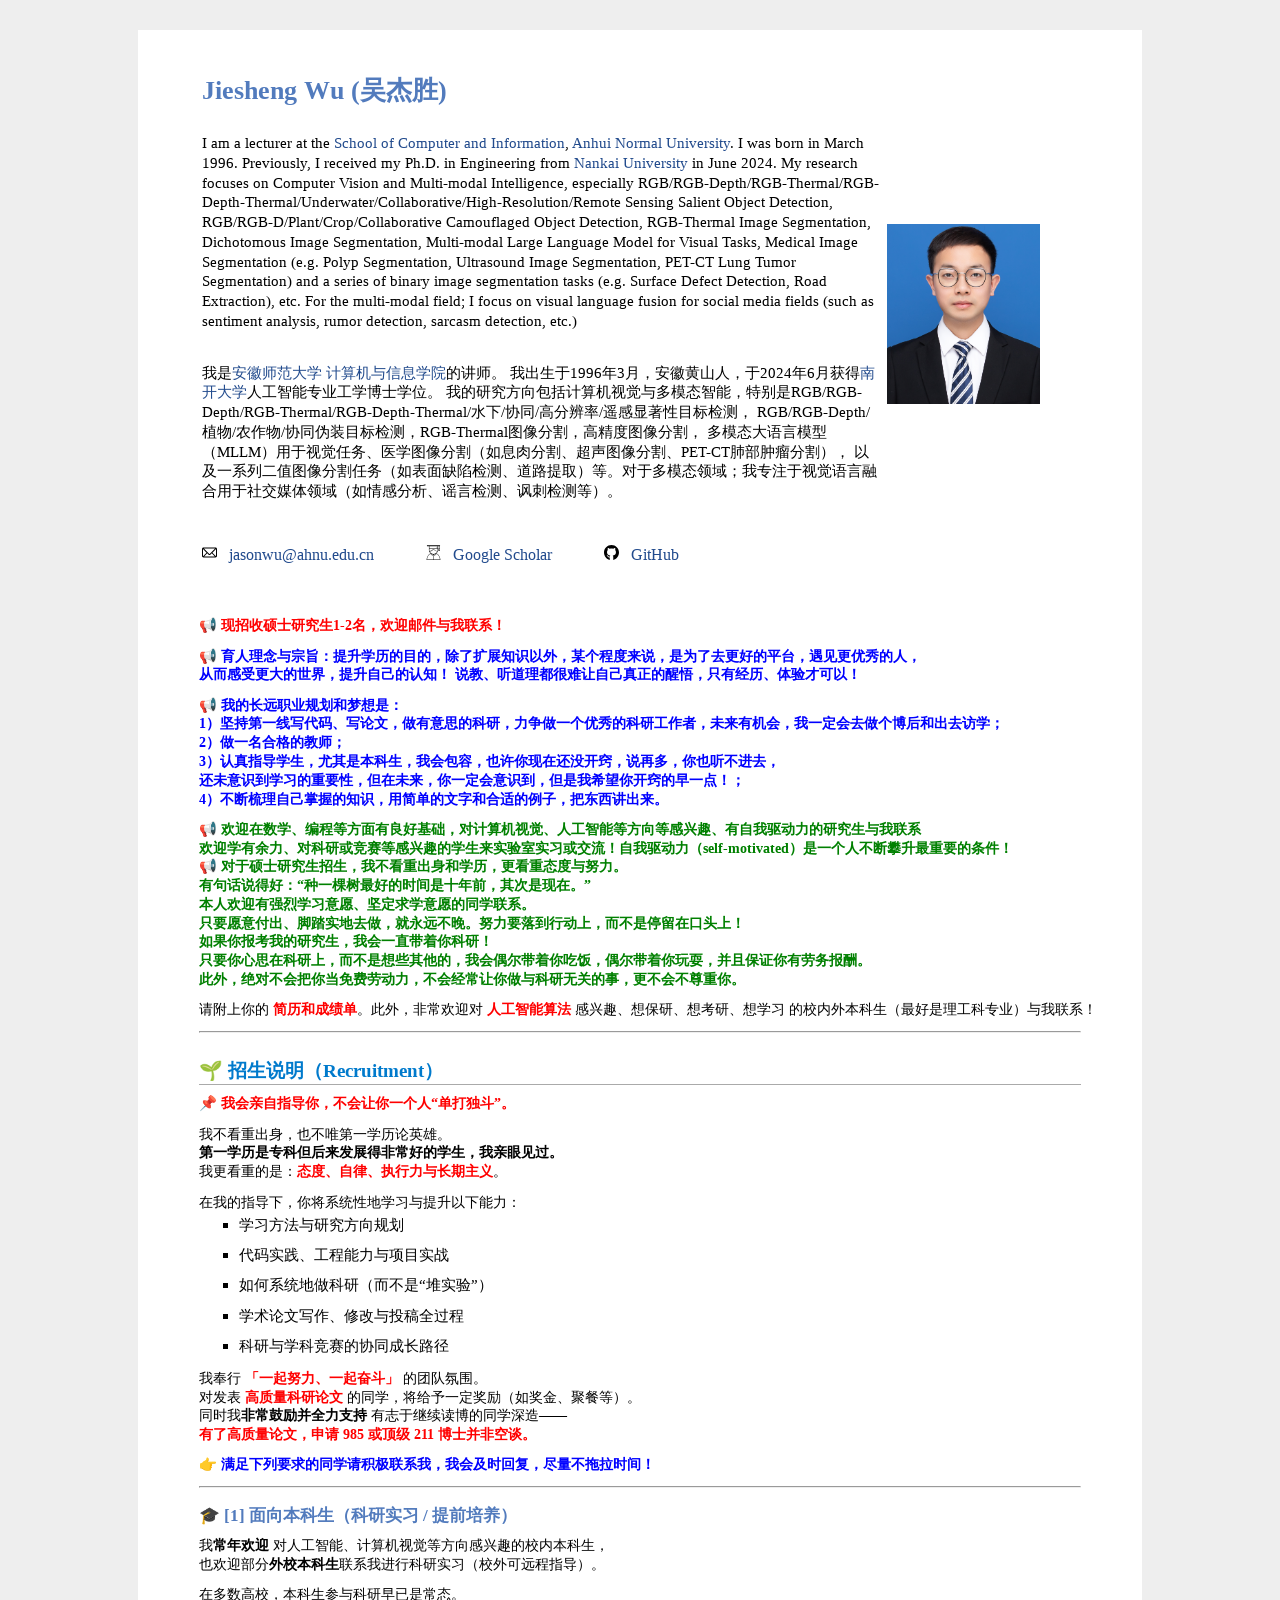
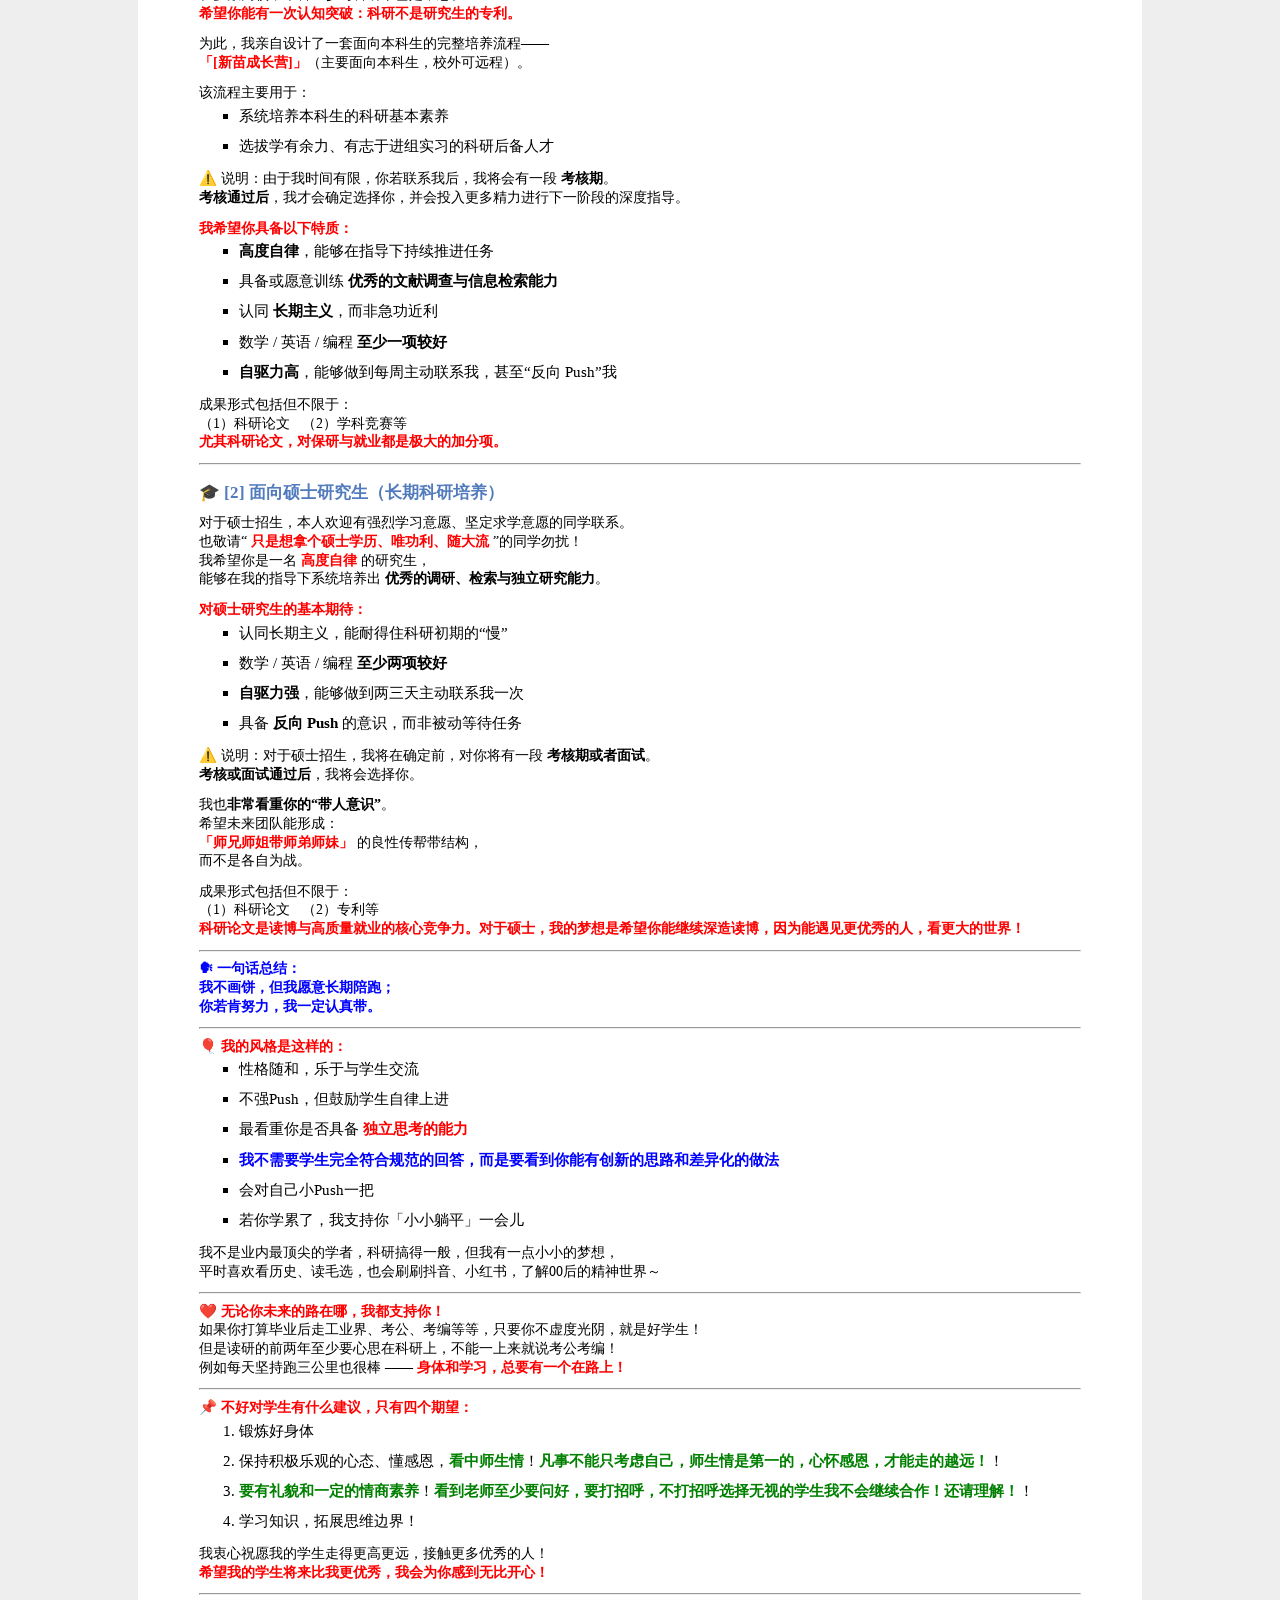
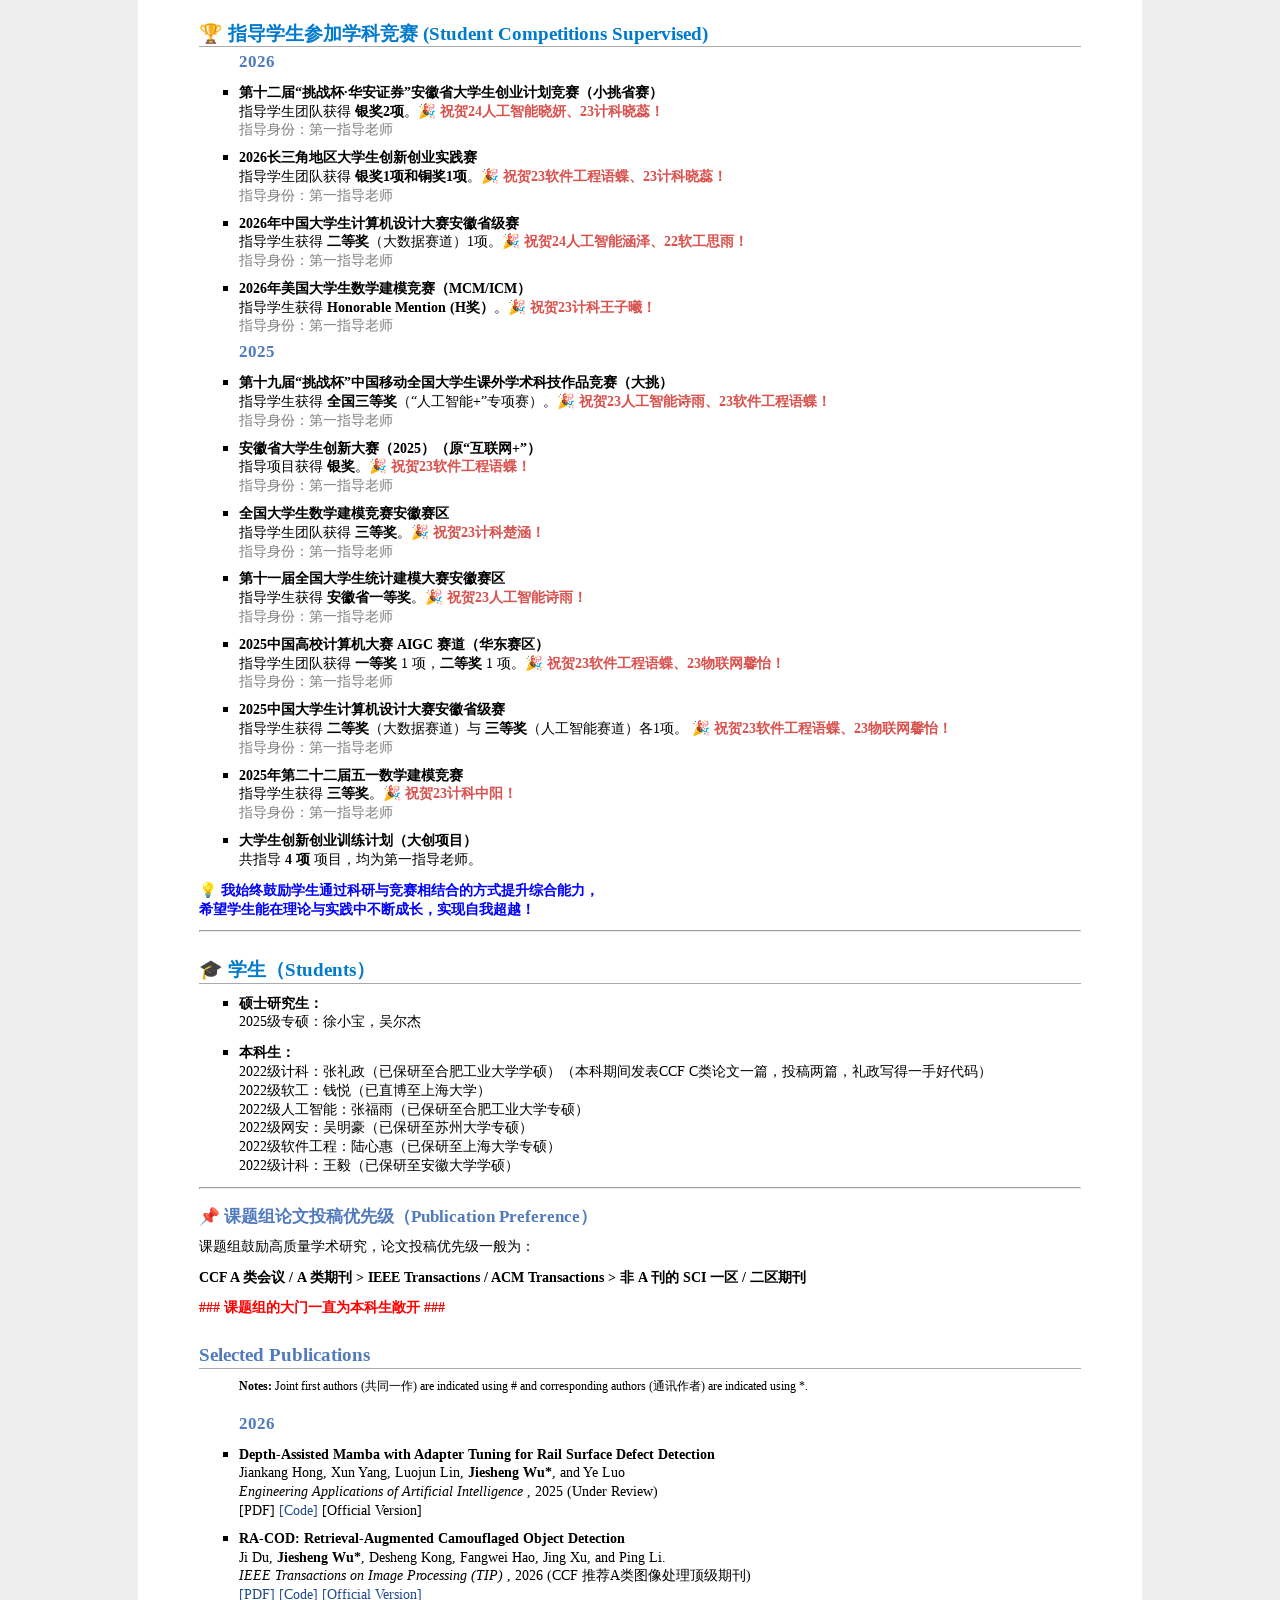
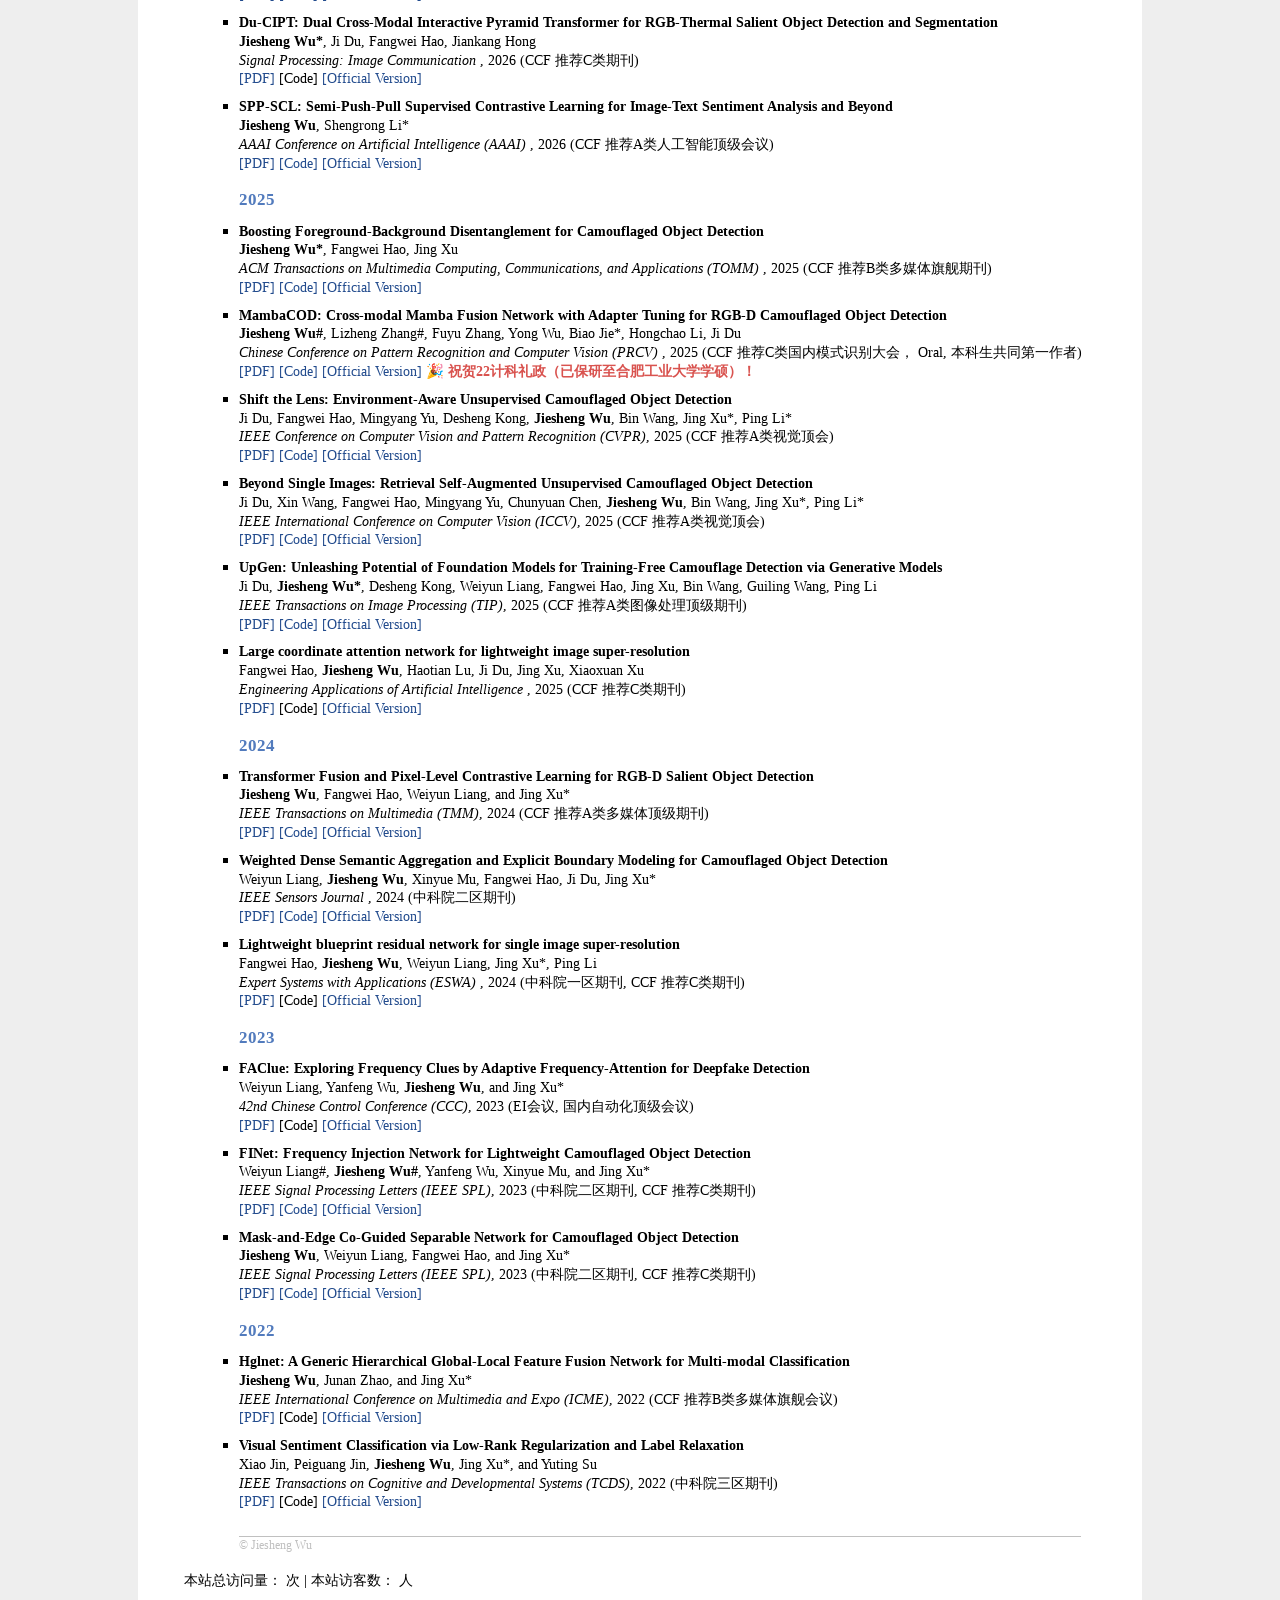
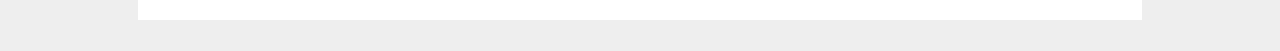
==== index.html @ 12ac4b5f "Update index.html" ====
<html>
  <head>
    <meta http-equiv="Content-Type" content="text/html; charset=UTF-8">
    <meta name="description" content="Jiesheng Wu&#39;s home page">
    <link rel="shortcut icon" href="./images/logo-ahnu.jpeg">
    <link rel="stylesheet" href="./assets/jemdoc.css" type="text/css">
    <script>
      (function(i,s,o,g,r,a,m){i['GoogleAnalyticsObject']=r;i[r]=i[r]||function(){
        (i[r].q=i[r].q||[]).push(arguments)},i[r].l=1*new Date();a=s.createElement(o),
        m=s.getElementsByTagName(o)[0];a.async=1;a.src=g;m.parentNode.insertBefore(a,m)
      })(window,document,'script','https://www.google-analytics.com/analytics.js','ga');
      ga('create', 'UA-88572407-1', 'auto');
      ga('send', 'pageview');
    </script>
    <meta name="google-site-verification" content="F0Q0t5oLq1pGwXGMf_38oA2MxW_zfiMRsQTYD4_GJoQ"/>
    <title>Jiesheng Wu</title>
  </head>

  <body>
    <div id="layout-content" style="margin-top:1.5em">
      <table>
        <tbody>
          <tr>
            <td width="78%">
              <div id="toptitle">
                <h1>Jiesheng Wu (吴杰胜)&nbsp;</h1>
              </div>
              <p>
		I am a lecturer at the <a href="https://ci.ahnu.edu.cn/">School of Computer and Information</a>, <a href="https://www.ahnu.edu.cn/">Anhui Normal University</a>.
I was born in March 1996. Previously, I received my Ph.D. in Engineering from <a href="https://www.nankai.edu.cn/">Nankai University</a> in June 2024. My research focuses on Computer Vision and Multi-modal Intelligence,
especially RGB/RGB-Depth/RGB-Thermal/RGB-Depth-Thermal/Underwater/Collaborative/High-Resolution/Remote Sensing Salient Object Detection,
RGB/RGB-D/Plant/Crop/Collaborative Camouflaged Object Detection, RGB-Thermal Image Segmentation,
Dichotomous Image Segmentation, Multi-modal Large Language Model for Visual Tasks,
Medical Image Segmentation (e.g. Polyp Segmentation, Ultrasound Image Segmentation, PET-CT Lung Tumor Segmentation)
and a series of binary image segmentation tasks (e.g. Surface Defect Detection, Road Extraction), etc. 
For the multi-modal field; I focus on visual language fusion for social media fields (such as sentiment analysis, rumor detection, sarcasm detection, etc.)
             <br><br>
<div style="color: black;">
</div>
</p>
<p>
  我是<a href="https://www.ahnu.edu.cn/">安徽师范大学</a> <a href="https://ci.ahnu.edu.cn/">计算机与信息学院</a>的讲师。
  我出生于1996年3月，安徽黄山人，于2024年6月获得<a href="https://www.nankai.edu.cn/">南开大学</a>人工智能专业工学博士学位。
  我的研究方向包括计算机视觉与多模态智能，特别是RGB/RGB-Depth/RGB-Thermal/RGB-Depth-Thermal/水下/协同/高分辨率/遥感显著性目标检测，
  RGB/RGB-Depth/植物/农作物/协同伪装目标检测，RGB-Thermal图像分割，高精度图像分割，
  多模态大语言模型（MLLM）用于视觉任务、医学图像分割（如息肉分割、超声图像分割、PET-CT肺部肿瘤分割），
  以及一系列二值图像分割任务（如表面缺陷检测、道路提取）等。对于多模态领域；我专注于视觉语言融合用于社交媒体领域（如情感分析、谣言检测、讽刺检测等）。
 <br><br>
<div style="color: black;">
</div>
</p>
<h3 style="padding-top:0em"></h3>
              <object id="object" data="assets/envelope.svg" width="15" height="15" type="image/svg+xml"></object> &nbsp;
              <a href="mailto:jasonwu@ahnu.edu.cn">jasonwu@ahnu.edu.cn</a>
              &nbsp; &nbsp; &nbsp; &nbsp; &nbsp; &nbsp;
              <object id="object" data="assets/scholar.svg" width="15" height="15" type="image/svg+xml"></object> &nbsp;
              <a href="https://scholar.google.com/citations?user=fDgrxRcAAAAJ&hl=zh-CN" target="_blank">Google Scholar</a>
              &nbsp; &nbsp; &nbsp; &nbsp; &nbsp; &nbsp;
              <object id="object" data="assets/github.svg" width="15" height="15" type="image/svg+xml"></object> &nbsp;
              <a href="https://github.com/TomorrowJW?tab=repositories" target="_blank">GitHub</a>
            </td>
            <td>
              <img src="./images/e305219373368ee1bf241e4a2390468.jpg" border="0" width="80%" style="max-height:180px; object-fit: cover;">
            </td>
          </tr>
        </tbody>
      </table>
	  
<p><br><br> <!-- 两行空白 --></p>

<p><strong style="color: red;">📢 现招收硕士研究生1-2名，欢迎邮件与我联系！</strong></p>
<!--(已基本确认名额，不用再联系了，不过可以交流学习，或者本科生联系！)-->
<p><strong style="color: blue;">📢 育人理念与宗旨：提升学历的目的，除了扩展知识以外，某个程度来说，是为了去更好的平台，遇见更优秀的人，<br>从而感受更大的世界，提升自己的认知！
说教、听道理都很难让自己真正的醒悟，只有经历、体验才可以！</strong></p>
<p><strong style="color: blue;">📢 我的长远职业规划和梦想是：<br>
	1）坚持第一线写代码、写论文，做有意思的科研，力争做一个优秀的科研工作者，未来有机会，我一定会去做个博后和出去访学；<br>
	2）做一名合格的教师；<br>
	3）认真指导学生，尤其是本科生，我会包容，也许你现在还没开窍，说再多，你也听不进去，<br>还未意识到学习的重要性，但在未来，你一定会意识到，但是我希望你开窍的早一点！；<br>
	4）不断梳理自己掌握的知识，用简单的文字和合适的例子，把东西讲出来。</strong></p>
<p><strong style="color: green;">
📢 欢迎在数学、编程等方面有良好基础，对计算机视觉、人工智能等方向等感兴趣、有自我驱动力的研究生与我联系<br>
    欢迎学有余力、对科研或竞赛等感兴趣的学生来实验室实习或交流！自我驱动力（self-motivated）是一个人不断攀升最重要的条件！<br>
📢 对于硕士研究生招生，我不看重出身和学历，更看重态度与努力。<br>
有句话说得好：“种一棵树最好的时间是十年前，其次是现在。”<br>
本人欢迎有强烈学习意愿、坚定求学意愿的同学联系。<br>
只要愿意付出、脚踏实地去做，就永远不晚。努力要落到行动上，而不是停留在口头上！<br>
如果你报考我的研究生，我会一直带着你科研！<br>
只要你心思在科研上，而不是想些其他的，我会偶尔带着你吃饭，偶尔带着你玩耍，并且保证你有劳务报酬。<br>
此外，绝对不会把你当免费劳动力，不会经常让你做与科研无关的事，更不会不尊重你。
</strong></p>

<p>请附上你的 <strong style="color: red;">简历和成绩单</strong>。此外，非常欢迎对 <strong style="color: red;">人工智能算法</strong> 感兴趣、想保研、想考研、想学习 的校内外本科生（最好是理工科专业）与我联系！</p>
<!-- <hr>

<p><strong style="color: red;">🌟 本科生也能做科研！</strong><br>
做科研从来不是研究生的专利，本科生同样可以参与科研。<br>
如果你在本科阶段就能发表 <strong style="color: red;">高质量学术论文</strong>，完全有机会 <strong style="color: red;">直接申请海外名校的硕士或博士就读</strong>。</p>

<hr>

<p><strong style="color: red;">👨‍🏫 我会亲自指导你，不会让你一个人单独搞，我也会努力：</strong></p>
<ul>
  <li>学习方法与方向</li>
  <li>代码实践与项目</li>
  <li>如何做科研</li>
  <li>学术论文写作与投稿</li>
  <li>学科竞赛等活动</li>
</ul>

<p>我奉行「<strong style="color: red;">一起努力、一起奋斗</strong>」的团队氛围，<br>
对 <strong style="color: red;">发表高质量科研论文</strong> 的同学，将给予一定奖励（如奖金、聚餐等）。<br>
同时非常鼓励与支持继续想读博的同学深造读博！（有了高质量论文可以申请985或者顶级211院校读博！）</p>

<hr> -->
<hr>

<h2 style="color:#007acc;">🌱 招生说明（Recruitment）</h2>

<p><strong style="color:red;">📌 我会亲自指导你，不会让你一个人“单打独斗”。</strong></p>

<p>
我不看重出身，也不唯第一学历论英雄。<br>
<strong>第一学历是专科但后来发展得非常好的学生，我亲眼见过。</strong><br>
我更看重的是：<strong style="color:red;">态度、自律、执行力与长期主义</strong>。
</p>

<p>在我的指导下，你将系统性地学习与提升以下能力：</p>

<ul>
  <li>学习方法与研究方向规划</li>
  <li>代码实践、工程能力与项目实战</li>
  <li>如何系统地做科研（而不是“堆实验”）</li>
  <li>学术论文写作、修改与投稿全过程</li>
  <li>科研与学科竞赛的协同成长路径</li>
</ul>

<p>
我奉行 <strong style="color:red;">「一起努力、一起奋斗」</strong> 的团队氛围。<br>
对发表 <strong style="color:red;">高质量科研论文</strong> 的同学，将给予一定奖励（如奖金、聚餐等）。<br>
同时我<strong>非常鼓励并全力支持</strong> 有志于继续读博的同学深造——<br>
<strong style="color:red;">有了高质量论文，申请 985 或顶级 211 博士并非空谈。</strong>
</p>

<p style="color:blue; font-weight:bold;">
👉 满足下列要求的同学请积极联系我，我会及时回复，尽量不拖拉时间！
</p>

<hr>

<h3>🎓 [1] 面向本科生（科研实习 / 提前培养）</h3>

<p>
我<strong>常年欢迎</strong> 对人工智能、计算机视觉等方向感兴趣的校内本科生，<br>
也欢迎部分<strong>外校本科生</strong>联系我进行科研实习（校外可远程指导）。
</p>

<p>
在多数高校，本科生参与科研早已是常态。<br>
<strong style="color:red;">希望你能有一次认知突破：科研不是研究生的专利。</strong>
</p>

<p>
为此，我亲自设计了一套面向本科生的完整培养流程——<br>
<strong style="color:red;">「[新苗成长营]」</strong>（主要面向本科生，校外可远程）。
</p>

<!--<a href="https://my.feishu.cn/wiki/KKv8wlKt6ivke7kA4k9cmJDZnud?from=from_copylink"></a>-->
		
<p>该流程主要用于：</p>

<ul>
  <li>系统培养本科生的科研基本素养</li>
  <li>选拔学有余力、有志于进组实习的科研后备人才</li>
</ul>

<p>
⚠️ 说明：由于我时间有限，你若联系我后，我将会有一段 <strong>考核期</strong>。<br>
<strong>考核通过后</strong>，我才会确定选择你，并会投入更多精力进行下一阶段的深度指导。
</p>

<p><strong style="color:red;">我希望你具备以下特质：</strong></p>

<ul>
  <li><strong>高度自律</strong>，能够在指导下持续推进任务</li>
  <li>具备或愿意训练 <strong>优秀的文献调查与信息检索能力</strong></li>
  <li>认同 <strong>长期主义</strong>，而非急功近利</li>
  <li>数学 / 英语 / 编程 <strong>至少一项较好</strong></li>
  <li><strong>自驱力高</strong>，能够做到每周主动联系我，甚至“反向 Push”我</li>
</ul>

<p>
成果形式包括但不限于：<br>
（1）科研论文 &nbsp;&nbsp;（2）学科竞赛等<br>
<strong style="color:red;">尤其科研论文，对保研与就业都是极大的加分项。</strong>
</p>

<hr>

<h3>🎓 [2] 面向硕士研究生（长期科研培养）</h3>

<p>
对于硕士招生，本人欢迎有强烈学习意愿、坚定求学意愿的同学联系。<br>
也敬请“ <strong style="color:red;">只是想拿个硕士学历、唯功利、随大流</strong> ”的同学勿扰！<br>
我希望你是一名 <strong style="color:red;">高度自律</strong> 的研究生，<br>
能够在我的指导下系统培养出 <strong>优秀的调研、检索与独立研究能力</strong>。
</p>

<p><strong style="color:red;">对硕士研究生的基本期待：</strong></p>

<ul>
  <li>认同长期主义，能耐得住科研初期的“慢”</li>
  <li>数学 / 英语 / 编程 <strong>至少两项较好</strong></li>
  <li><strong>自驱力强</strong>，能够做到两三天主动联系我一次</li>
  <li>具备 <strong>反向 Push</strong> 的意识，而非被动等待任务</li>
</ul>

<p>
⚠️ 说明：对于硕士招生，我将在确定前，对你将有一段 <strong>考核期或者面试</strong>。<br>
<strong>考核或面试通过后</strong>，我将会选择你。
</p>

<p>
我也<strong>非常看重你的“带人意识”</strong>。<br>
希望未来团队能形成：<br>
<strong style="color:red;">「师兄师姐带师弟师妹」</strong> 的良性传帮带结构，<br>
而不是各自为战。
</p>

<p>
成果形式包括但不限于：<br>
（1）科研论文 &nbsp;&nbsp;（2）专利等<br>
<strong style="color:red;">科研论文是读博与高质量就业的核心竞争力。对于硕士，我的梦想是希望你能继续深造读博，因为能遇见更优秀的人，看更大的世界！</strong>
</p>

<hr>

<p style="color:blue; font-weight:bold;">
🗣 一句话总结：<br>
<strong>我不画饼，但我愿意长期陪跑；<br>
你若肯努力，我一定认真带。</strong>
</p>

<hr>

<!-- <p style="color:blue; font-weight:bold;">
  🗣 一句话总结：<strong>不画饼！师生组队整大活，C位论文一起飞！</strong>
</p>

<hr> -->

<p><strong style="color: red;">🎈 我的风格是这样的：</strong></p>
<ul>
  <li>性格随和，乐于与学生交流</li>
  <li>不强Push，但鼓励学生自律上进</li>
  <li>最看重你是否具备 <strong style="color: red;">独立思考的能力</strong></li>
  <li><strong style="color: blue;">我不需要学生完全符合规范的回答，而是要看到你能有创新的思路和差异化的做法</strong></li>
  <li>会对自己小Push一把</li>
  <li>若你学累了，我支持你「小小躺平」一会儿</li>
</ul>

<p>我不是业内最顶尖的学者，科研搞得一般，但我有一点小小的梦想，<br>
平时喜欢看历史、读毛选，也会刷刷抖音、小红书，了解00后的精神世界～</p>

<hr>

<p><strong style="color: red;">❤️ 无论你未来的路在哪，我都支持你！</strong><br>
如果你打算毕业后走工业界、考公、考编等等，只要你不虚度光阴，就是好学生！<br>
但是读研的前两年至少要心思在科研上，不能一上来就说考公考编！<br>
例如每天坚持跑三公里也很棒 —— <strong style="color: red;">身体和学习，总要有一个在路上！</strong></p>

<hr>

<p><strong style="color: red;">📌 不好对学生有什么建议，只有四个期望：</strong></p>
<ol>
  <li>锻炼好身体</li>
  <li>保持积极乐观的心态、懂感恩，<span style="color:green; font-weight:bold;">看中师生情</span>！<span style="color:green; font-weight:bold;">凡事不能只考虑自己，师生情是第一的，心怀感恩，才能走的越远！</span>！</li>
  <li><span style="color:green; font-weight:bold;">要有礼貌和一定的情商素养</span>！<span style="color:green; font-weight:bold;">看到老师至少要问好，要打招呼，不打招呼选择无视的学生我不会继续合作！还请理解！</span>！</li>
	<li>学习知识，拓展思维边界！</li>
</ol>

<p>我衷心祝愿我的学生走得更高更远，接触更多优秀的人！<br>
<strong style="color: red;">希望我的学生将来比我更优秀，我会为你感到无比开心！</strong></p>

		<hr>

<h2 style="color:#007acc;">🏆 指导学生参加学科竞赛 (Student Competitions Supervised)</h2>

<ul>
  <h3>2026</h3>
	<li>
    <p>
      <b>第十二届“挑战杯·华安证券”安徽省大学生创业计划竞赛（小挑省赛）</b><br>
      指导学生团队获得 <strong>银奖2项</strong>。<span style="color:#d9534f; font-weight:bold;">🎉 祝贺24人工智能晓妍、23计科晓蕊！</span><br>
      <span style="color:gray;">指导身份：第一指导老师</span>
    </p>
  </li>
	
	<li>
    <p>
      <b>2026长三角地区大学生创新创业实践赛</b><br>
      指导学生团队获得 <strong>银奖1项和铜奖1项</strong>。<span style="color:#d9534f; font-weight:bold;">🎉 祝贺23软件工程语蝶、23计科晓蕊！</span><br>
      <span style="color:gray;">指导身份：第一指导老师</span>
    </p>
  </li>
	
	<li>
    <p>
      <b>2026年中国大学生计算机设计大赛安徽省级赛</b><br>
      指导学生获得 <strong>二等奖</strong>（大数据赛道）1项</strong>。<span style="color:#d9534f; font-weight:bold;">🎉 祝贺24人工智能涵泽、22软工思雨！</span><br>
      <span style="color:gray;">指导身份：第一指导老师</span>
    </p>
  </li>
		
	<li>
    <p>
      <b>2026年美国大学生数学建模竞赛（MCM/ICM）</b><br>
      指导学生获得 <strong>Honorable Mention (H奖）</strong>。<span style="color:#d9534f; font-weight:bold;">🎉 祝贺23计科王子曦！</span><br>
      <span style="color:gray;">指导身份：第一指导老师</span>
    </p>
  </li>
</ul>
		
<ul>
  <h3>2025</h3>

	<li>
    <p>
      <b>第十九届“挑战杯”中国移动全国大学生课外学术科技作品竞赛（大挑）</b><br>
      指导学生获得 <strong>全国三等奖</strong>（“人工智能+”专项赛）。<span style="color:#d9534f; font-weight:bold;">🎉 祝贺23人工智能诗雨、23软件工程语蝶！</span><br>
      <span style="color:gray;">指导身份：第一指导老师</span>
    </p>
  </li>

	  <li>
    <p>
      <b>安徽省大学生创新大赛（2025）（原“互联网+”）</b><br>
      指导项目获得 <strong>银奖</strong>。<span style="color:#d9534f; font-weight:bold;">🎉 祝贺23软件工程语蝶！</span><br>
      <span style="color:gray;">指导身份：第一指导老师</span>
    </p>
  </li>

   <li>
    <p>
      <b>全国大学生数学建模竞赛安徽赛区</b><br>
      指导学生团队获得 <strong>三等奖</strong>。<span style="color:#d9534f; font-weight:bold;">🎉 祝贺23计科楚涵！</span><br>
      <span style="color:gray;">指导身份：第一指导老师</span>
    </p>
  </li>
	
	  <li>
    <p>
      <b>第十一届全国大学生统计建模大赛安徽赛区</b><br>
      指导学生获得 <strong>安徽省一等奖</strong>。<span style="color:#d9534f; font-weight:bold;">🎉 祝贺23人工智能诗雨！</span><br>
      <span style="color:gray;">指导身份：第一指导老师</span>
    </p>
  </li>

	  <li>
    <p>
      <b>2025中国高校计算机大赛 AIGC 赛道（华东赛区）</b><br>
      指导学生团队获得 <strong>一等奖</strong> 1 项，<strong>二等奖</strong> 1 项。<span style="color:#d9534f; font-weight:bold;">🎉 祝贺23软件工程语蝶、23物联网馨怡！</span><br>
      <span style="color:gray;">指导身份：第一指导老师</span>
    </p>
  </li>
	
  <li>
    <p>
      <b> 2025中国大学生计算机设计大赛安徽省级赛</b><br>
      指导学生获得 <strong>二等奖</strong>（大数据赛道）与 <strong>三等奖</strong>（人工智能赛道）各1项。	  <span style="color:#d9534f; font-weight:bold;">🎉 祝贺23软件工程语蝶、23物联网馨怡！</span><br>
      <span style="color:gray;">指导身份：第一指导老师</span>
    </p>
  </li>

  <li>
    <p>
      <b>2025年第二十二届五一数学建模竞赛</b><br>
      指导学生获得 <strong>三等奖</strong>。<span style="color:#d9534f; font-weight:bold;">🎉 祝贺23计科中阳！</span><br>
      <span style="color:gray;">指导身份：第一指导老师</span>
    </p>
  </li>

  <li>
    <p>
      <b>大学生创新创业训练计划（大创项目）</b><br>
      共指导 <strong>4 项</strong> 项目，均为第一指导老师。
    </p>
  </li>
</ul>

<p style="color:blue; font-weight:bold;">
  💡 我始终鼓励学生通过科研与竞赛相结合的方式提升综合能力，<br>
  希望学生能在理论与实践中不断成长，实现自我超越！
</p>

<hr>
<h2 style="color:#007acc;">🎓 学生（Students）</h2>

<ul>
  <li>
    <p>
      <strong>硕士研究生：<br></strong>
      2025级专硕：徐小宝，吴尔杰
    </p>
  </li>
</ul>

<ul>
  <li>
    <p>
      <strong>本科生：<br></strong>
      2022级计科：张礼政（已保研至合肥工业大学学硕）（本科期间发表CCF C类论文一篇，投稿两篇，礼政写得一手好代码）<br>
	  2022级软工：钱悦（已直博至上海大学）<br> 
	  2022级人工智能：张福雨（已保研至合肥工业大学专硕）<br>
	  2022级网安：吴明豪（已保研至苏州大学专硕）<br>
	  2022级软件工程：陆心惠（已保研至上海大学专硕）<br>
	  2022级计科：王毅（已保研至安徽大学学硕）<br>
    </p>
  </li>
</ul>

		<hr>

<h3>📌 课题组论文投稿优先级（Publication Preference）</h3>

<p>
课题组鼓励高质量学术研究，论文投稿优先级一般为：
</p>

<p>
<strong>
CCF A 类会议 / A 类期刊 
&gt; IEEE Transactions / ACM Transactions 
&gt; 非 A 刊的 SCI 一区 / 二区期刊
</strong>
</p>

<p style="color:red; font-weight:bold;">
### 课题组的大门一直为本科生敞开 ###
</p>
		
      <!-- Selected Publications -->
      <h2>Selected Publications</h2>

      <ul>
        <div style="font-size: 0.8em">
          <strong>Notes:</strong> Joint first authors (共同一作) are indicated using # and corresponding authors (通讯作者) are indicated using *.
        </div>

        <h3> 2026 </h3>
		<li>
          <p>
            <b>Depth-Assisted Mamba with Adapter Tuning for Rail Surface Defect Detection</b><br>
            Jiankang Hong, Xun Yang, Luojun Lin, <strong>Jiesheng Wu*</strong>, and Ye Luo<br>
            <i> Engineering Applications of Artificial Intelligence </i>, 2025 (Under Review)<br>
        [PDF]
        <a href="https://github.com/hjklearn/MambaRSDD/tree/main">[Code]</a>
	    [Official Version]
          </p>
        </li>
		  
		<li>
          <p>
            <b>RA-COD: Retrieval-Augmented Camouflaged Object Detection</b><br>
            Ji Du, <strong>Jiesheng Wu*</strong>, Desheng Kong, Fangwei Hao, Jing Xu, and Ping Li.<br>
            <i> IEEE Transactions on Image Processing (TIP) </i>, 2026 (CCF 推荐A类图像处理顶级期刊)<br>
            <a href="https://Tomorrowjw.github.io//papers/[TIP2026]RA-COD_Retrieval-Augmented_Camouflaged_Object_Detection.pdf">[PDF]</a>
            <a href="https://github.com/xiaohainku/RA-COD">[Code]</a>
	    <a href="https://ieeexplore.ieee.org/document/11520593">[Official Version]</a>
          </p>
		</li>
		  
		<li>
          <p>
            <b>Du-CIPT: Dual Cross-Modal Interactive Pyramid Transformer for RGB-Thermal Salient Object Detection and Segmentation</b><br>
            <strong>Jiesheng Wu*</strong>, Ji Du, Fangwei Hao, Jiankang Hong<br>
            <i> Signal Processing: Image Communication </i>, 2026 (CCF 推荐C类期刊)<br>
            <a href="https://Tomorrowjw.github.io//papers/[IMAGE2026]Du-CIPT Dual Cross-Modal Interactive Pyramid Transformer for RGB-Thermal salient object detection and segmentation.pdf">[PDF]</a>
            [Code]
	    	<a href="https://www.sciencedirect.com/science/article/pii/S0923596526000743?via%3Dihub">[Official Version]</a>
          </p>
        </li>
		  
		<li>
          <p>
            <b>SPP-SCL: Semi-Push-Pull Supervised Contrastive Learning for Image-Text Sentiment Analysis and Beyond</b><br>
            <strong>Jiesheng Wu</strong>, Shengrong Li*<br>
            <i> AAAI Conference on Artificial Intelligence (AAAI) </i>, 2026 (CCF 推荐A类人工智能顶级会议)<br>
            <a href="https://Tomorrowjw.github.io//papers/[AAAI2026_检索版]SPP-SCL Semi-Push-Pull Supervised Contrastive Learning for Image-Text Sentiment Analysis and Beyond.pdf">[PDF]</a>
            <a href="https://github.com/TomorrowJW/SPP-SCL">[Code]</a>
	    <a href="https://ojs.aaai.org/index.php/AAAI/article/view/37200">[Official Version]</a>
          </p>
        </li>

		<h3> 2025 </h3>
		  	<li>
          <p>
            <b>Boosting Foreground-Background Disentanglement for Camouflaged Object Detection</b><br>
            <strong>Jiesheng Wu*</strong>, Fangwei Hao, Jing Xu<br>
            <i> ACM Transactions on Multimedia Computing, Communications, and Applications (TOMM) </i>, 2025 (CCF 推荐B类多媒体旗舰期刊)<br>
            <a href="https://Tomorrowjw.github.io//papers/[TOMM2025]Boosting Foreground-Background Disentanglement for Camouflaged Object Detection.pdf">[PDF]</a>
            <a href="https://github.com/TomorrowJW/FBD-Net-COD">[Code]</a>
	    <a href="https://dl.acm.org/doi/10.1145/3768584">[Official Version]</a>
         
          </p>
        </li>
		 <li>
          <p>
            <b>MambaCOD: Cross-modal Mamba Fusion Network with Adapter Tuning for RGB-D Camouflaged Object Detection</b><br>
            <strong>Jiesheng Wu#</strong>, Lizheng Zhang#, Fuyu Zhang, Yong Wu, Biao Jie*, Hongchao Li, Ji Du<br>
            <i> Chinese Conference on Pattern Recognition and Computer Vision (PRCV) </i>, 2025 (CCF 推荐C类国内模式识别大会， Oral, 本科生共同第一作者)<br>
            <a href="https://Tomorrowjw.github.io//papers/[PRCV2025]MambaCOD Cross-modal Mamba Fusion Network with Adapter Tuning for RGB-D Camouflaged Object Detection.pdf">[PDF]</a>
            <a href="https://github.com/TomorrowJW/MambaCOD">[Code]</a>
	    <a href="https://link.springer.com/chapter/10.1007/978-981-95-5755-4_36">[Official Version]</a>
			<span style="color:#d9534f; font-weight:bold;">🎉 祝贺22计科礼政（已保研至合肥工业大学学硕）！</span>
          </p>
        </li>
		  
		<li>
          <p>
            <b>Shift the Lens: Environment-Aware Unsupervised Camouflaged Object Detection</b><br>
            Ji Du, Fangwei Hao, Mingyang Yu, Desheng Kong, <strong>Jiesheng Wu</strong>, Bin Wang, Jing Xu*, Ping Li*<br>
            <i>IEEE Conference on Computer Vision and Pattern Recognition (CVPR)</i>, 2025 (CCF 推荐A类视觉顶会)<br>
           <a href="https://Tomorrowjw.github.io//papers/[CVPR2025]Du_Shift_the_Lens_Environment-Aware_Unsupervised_Camouflaged_Object_Detection_CVPR_2025_paper.pdf">[PDF]</a>
           <a href="https://github.com/xiaohainku/EASE">[Code]</a>
           <a href="https://openaccess.thecvf.com/content/CVPR2025/papers/Du_Shift_the_Lens_Environment-Aware_Unsupervised_Camouflaged_Object_Detection_CVPR_2025_paper.pdf">[Official Version]</a>
          </p>
	</li>
		  
		<li>
          <p>
            <b>Beyond Single Images: Retrieval Self-Augmented Unsupervised Camouflaged Object Detection</b><br>
            Ji Du, Xin Wang, Fangwei Hao, Mingyang Yu, Chunyuan Chen, <strong>Jiesheng Wu</strong>, Bin Wang, Jing Xu*, Ping Li*<br>
            <i>IEEE International Conference on Computer Vision (ICCV)</i>, 2025 (CCF 推荐A类视觉顶会)<br>
            <a href="https://Tomorrowjw.github.io//papers/[ICCV2025]Beyond Single Images Retrieval Self-Augmented Unsupervised Camouflaged Object Detection.pdf">[PDF]</a>
            <a href="https://github.com/xiaohainku/RISE">[Code]</a>
            <a href="https://openaccess.thecvf.com/content/ICCV2025/papers/Du_Beyond_Single_Images_Retrieval_Self-Augmented_Unsupervised_Camouflaged_Object_Detection_ICCV_2025_paper.pdf">[Official Version]</a>
          </p>
	</li>
	<li>
          <p>
            <b>UpGen: Unleashing Potential of Foundation Models for Training-Free Camouflage Detection via Generative Models</b><br>
            Ji Du, <strong>Jiesheng Wu*</strong>, Desheng Kong, Weiyun Liang, Fangwei Hao, Jing Xu, Bin Wang, Guiling Wang, Ping Li<br>
            <i>IEEE Transactions on Image Processing (TIP)</i>, 2025 (CCF 推荐A类图像处理顶级期刊)<br>
            <a href="https://Tomorrowjw.github.io//papers/[TIP2025]UpGen_Unleashing_Potential_of_Foundation_Models_for_Training-Free_Camouflage_Detection_via_Generative_Models.pdf">[PDF]</a>
            <a href="https://github.com/xiaohainku/UpGen">[Code]</a>
            <a href="https://ieeexplore.ieee.org/document/11131534">[Official Version]</a>
          </p>
	</li>
	        <li>
          <p>
            <b>Large coordinate attention network for lightweight image super-resolution</b><br>
            Fangwei Hao, <strong>Jiesheng Wu</strong>, Haotian Lu, Ji Du, Jing Xu, Xiaoxuan Xu<br>
            <i> Engineering Applications of Artificial Intelligence </i>, 2025 (CCF 推荐C类期刊)<br>
            <a href="https://Tomorrowjw.github.io//papers/[EAAI2025]Large coordinate attention network for lightweight image super-resolution.pdf">[PDF]</a>
            [Code]
            <a href="https://www.sciencedirect.com/science/article/abs/pii/S0952197625026260">[Official Version]</a>
          </p>
        </li>

        <h3> 2024 </h3>
        <li>
          <p>
            <b>Transformer Fusion and Pixel-Level Contrastive Learning for RGB-D Salient Object Detection</b><br>
            <strong>Jiesheng Wu</strong>, Fangwei Hao, Weiyun Liang, and Jing Xu*<br>
            <i>IEEE Transactions on Multimedia (TMM)</i>, 2024 (CCF 推荐A类多媒体顶级期刊)<br>
            <a href="https://Tomorrowjw.github.io//papers/[TMM2024]Transformer_Fusion_and_Pixel-Level_Contrastive_Learning_for_RGB-D_Salient_Object_Detection.pdf">[PDF]</a>
            <a href="https://github.com/TomorrowJW/TPCL_RGBDSOD">[Code]</a>
            <a href="https://ieeexplore.ieee.org/document/10122979">[Official Version]</a>
          </p>
        </li>
        <li>
          <p>
            <b>Weighted Dense Semantic Aggregation and Explicit Boundary Modeling for Camouflaged Object Detection</b><br>
            Weiyun Liang, <strong>Jiesheng Wu</strong>, Xinyue Mu, Fangwei Hao, Ji Du, Jing Xu*<br>
            <i> IEEE Sensors Journal </i>, 2024 (中科院二区期刊)<br>
            <a href="https://Tomorrowjw.github.io//papers/[SJ2024]Weighted_Dense_Semantic_Aggregation_and_Explicit_Boundary_Modeling_for_Camouflaged_Object_Detection.pdf">[PDF]</a>
            <a href="https://github.com/crrcoo/SAE-Net">[Code]</a>
			<a href="https://ieeexplore.ieee.org/document/10537109">[Official Version]</a>
          </p>
        </li>
		<li>
          <p>
            <b>Lightweight blueprint residual network for single image super-resolution</b><br>
            Fangwei Hao, <strong>Jiesheng Wu</strong>, Weiyun Liang, Jing Xu*, Ping Li<br>
            <i> Expert Systems with Applications (ESWA) </i>, 2024 (中科院一区期刊, CCF 推荐C类期刊)<br>
            <a href="https://Tomorrowjw.github.io//papers/[ESWA2024]Lightweight_blueprint_residual_network_for_single_image_super-resolution.pdf">[PDF]</a>
            [Code]
			<a href="https://www.sciencedirect.com/science/article/pii/S0957417424008200">[Official Version]</a>
          </p>
        </li>

		
        <h3> 2023 </h3>
		<li>
          <p>
            <b>FAClue: Exploring Frequency Clues by Adaptive Frequency-Attention for Deepfake Detection</b><br>
            Weiyun Liang, Yanfeng Wu, <strong>Jiesheng Wu</strong>, and Jing Xu*<br>
            <i>42nd Chinese Control Conference (CCC)</i>, 2023 (EI会议, 国内自动化顶级会议)<br>
            <a href="https://Tomorrowjw.github.io//papers/[CCC2023]FAClue_Exploring_Frequency_Clues_by_Adaptive_Frequency-Attention_for_Deepfake_Detection.pdf">[PDF]</a>
            [Code]
            <a href="https://ieeexplore.ieee.org/document/10240940">[Official Version]</a>
          </p>
        </li>
        <li>
          <p>
            <b>FINet: Frequency Injection Network for Lightweight Camouflaged Object Detection</b><br>
            Weiyun Liang#, <strong>Jiesheng Wu#</strong>, Yanfeng Wu, Xinyue Mu, and Jing Xu*<br>
            <i>IEEE Signal Processing Letters (IEEE SPL)</i>, 2023 (中科院二区期刊, CCF 推荐C类期刊)<br>
            <a href="https://Tomorrowjw.github.io//papers/[SPL2023]FINet_Frequency_Injection_Network_for_Lightweight_Camouflaged_Object_Detection.pdf">[PDF]</a>
            <a href="https://github.com/crrcoo/FINet">[Code]</a>
            <a href="https://ieeexplore.ieee.org/document/10409558">[Official Version]</a>
          </p>
        </li>
		<li>
          <p>
            <b>Mask-and-Edge Co-Guided Separable Network for Camouflaged Object Detection</b><br>
            <strong>Jiesheng Wu</strong>, Weiyun Liang, Fangwei Hao, and Jing Xu*<br>
            <i>IEEE Signal Processing Letters (IEEE SPL)</i>, 2023  (中科院二区期刊, CCF 推荐C类期刊)<br>
            <a href="https://Tomorrowjw.github.io//papers/[SPL2023]Mask-and-Edge_Co-Guided_Separable_Network_for_Camouflaged_Object_Detection.pdf">[PDF]</a>
            <a href="https://github.com/TomorrowJW/MECS-Net-COD">[Code]</a>
            <a href="https://ieeexplore.ieee.org/document/10163250">[Official Version]</a>
          </p>
        </li>

        <h3> 2022 </h3>
        <li>
          <p>
            <b>Hglnet: A Generic Hierarchical Global-Local Feature Fusion Network for Multi-modal Classification</b><br>
            <strong>Jiesheng Wu</strong>, Junan Zhao, and Jing Xu*<br>
            <i>IEEE International Conference on Multimedia and Expo (ICME)</i>, 2022 (CCF 推荐B类多媒体旗舰会议)<br>
            <a href="https://Tomorrowjw.github.io//papers/[ICME2022]HGLNET_A_Generic_Hierarchical_Global-Local_Feature_Fusion_Network_for_Multi-Modal_Classification.pdf">[PDF]</a>
            [Code]
            <a href="https://ieeexplore.ieee.org/document/9859834">[Official Version]</a>
          </p>
        </li>
		<li>
          <p>
            <b>Visual Sentiment Classification via Low-Rank Regularization and Label Relaxation</b><br>
            Xiao Jin, Peiguang Jin, <strong>Jiesheng Wu</strong>, Jing Xu*, and Yuting Su<br>
            <i>IEEE Transactions on Cognitive and Developmental Systems (TCDS)</i>, 2022 (中科院三区期刊)<br>
            <a href="https://Tomorrowjw.github.io//papers/[TCDS2022]Visual_Sentiment_Classification_via_Low-Rank_Regularization_and_Label_Relaxation.pdf">[PDF]</a>
            [Code]
            <a href="https://ieeexplore.ieee.org/document/9658319">[Official Version]</a>
          </p>
        </li>

      <div id="footer">
        <div id="footer-text">© Jiesheng Wu</div>
      </div>
	
    </div>
  </body>
</html>
<!-- 不蒜子统计 -->
<span id="busuanzi_container_site_pv" style="font-size:14px;">
  本站总访问量：<span id="busuanzi_value_site_pv"></span> 次
</span> |
<span id="busuanzi_container_site_uv" style="font-size:14px;">
  本站访客数：<span id="busuanzi_value_site_uv"></span> 人
</span>

<!-- 引入不蒜子统计脚本 -->
<script async src="https://busuanzi.ibruce.info/busuanzi/2.3/busuanzi.pure.mini.js"></script>
---- assets/jemdoc.css ----
/* Default css file for jemdoc. */

@font-face {
  font-family: 'Custom Liberation Serif';
  font-style: normal;
  font-weight: 400;
  src: url('./LiberationSerif-Regular.ttf') format('truetype');
  font-display: swap;
}
@font-face {
  font-family: 'Custom Liberation Serif';
  font-style: normal;
  font-weight: 700;
  src: url('./LiberationSerif-Bold.ttf') format('truetype');
  font-display: swap;
}
@font-face {
  font-family: 'Custom Liberation Serif';
  font-style: italic;
  font-weight: 400;
  src: url('./LiberationSerif-Italic.ttf') format('truetype');
  font-display: swap;
}
@font-face {
  font-family: 'Custom Liberation Serif';
  font-style: italic;
  font-weight: 700;
  src: url('./LiberationSerif-BoldItalic.ttf') format('truetype');
  font-display: swap;
}

table#tlayout {
  border: none;
  border-collapse: separate;
  background: white;
}

html {
  background-color: #eeeeee;
}

body {
  font-family: 'Custom Liberation Serif', 'Liberation Serif';
  color: #000;
  background-color: #ffffff;
  text-align: left; /* for IE */
  margin-top: 2em;
  margin-bottom: 2em;
  margin-left: auto;
  margin-right: auto;
  padding-left: 3em;
  padding-right: 3em;
  padding-top: 0.5em;
  padding-bottom: 2em;
  max-width: 60em;
  font-size: 0.95em;
  -webkit-text-size-adjust: none;
}

#layout-menu {
  background: #f6f6f6;
  border: 1px solid #dddddd;
  padding-top: 0.5em;
  padding-left: 0.5em;
  padding-right: 0.5em;
  font-size: 0.95em;
  width: auto;
  white-space: nowrap;
  text-align: left;
  vertical-align: top;
}

#layout-menu td {
  background: #f4f4f4;
  vertical-align: top;
}

#layout-content {
  padding-top: 0.0em;
  padding-left: 1.0em;
  padding-right: 1.0em;
  border: none;
  background: white;
  text-align: left;
  vertical-align: top;
}

#layout-menu a {
  line-height: 1.5em;
  margin-left: 0.5em;
}

tt {
  background: #ffffdd;
}

pre, tt {
  font-size: 90%;
  font-family: monaco, monospace;
}

a, a > tt {
  color: #224b8d;
  text-decoration: none;
}

a:hover {
  border-bottom: 1px gray dotted;
}

#layout-menu a.current:link, #layout-menu a.current:visited {
  color: #022b6d;
  border-bottom: 1px gray solid;
}
#layout-menu a:link, #layout-menu a:visited, #layout-menu a:hover {
  color: #527bbd;
  text-decoration: none;
}
#layout-menu a:hover {
  text-decoration: none;
}

div.menu-category {
  border-bottom: 1px solid gray;
  margin-top: 0.8em;
  padding-top: 0.2em;
  padding-bottom: 0.1em;
  font-weight: bold;
}

div.menu-item {
  padding-left: 1em;
  text-indent: -1em;
}

div#toptitle {
  padding-bottom: 0.2em;
  margin-bottom: 1.5em;
  /*border-bottom: 3px double gray;*/
}

/* Reduce space if we begin the page with a title. */
div#toptitle + h2, div#toptitle + h3 {
  margin-top: 0em;
}

div#subtitle {
  margin-top: 0.0em;
  margin-bottom: 0.0em;
  padding-top: 0em;
  padding-bottom: 0.1em;
}

em {
  font-style: italic;
}

strong {
  font-weight: bold;
}

h1, h2, h3 {
  color: #527bbd;
  margin-top: 0.7em;
  margin-bottom: 0.5em;
  padding-bottom: 0.2em;
  line-height: 1.0;
  padding-top: 0.5em;
  border-bottom: 1px solid #aaaaaa;
}

h1 {
  font-size: 165%;
  padding-bottom: 0.3em;
}

h2 {
  padding-top: 0.8em;
  font-size: 125%;
}

h2 + h3 {
  padding-top: 0.2em;
}

h3 {
  font-size: 110%;
  border-bottom: none;
}

p {
  margin-top: 0.0em;
  margin-bottom: 0.8em;
  padding: 0;
  line-height: 1.3;
  font-size: 95%;
  -webkit-text-size-adjust: none;
}

pre {
  padding: 0;
  margin: 0;
}

div {
  white-space: nowrap;
}

div#footer {
  font-size: 80%;
  border-top: 1px solid #c0c0c0;
  padding-top: 0.1em;
  margin-top: 2.0em;
  color: #c0c0c0;
}

div#footer a {
  color: #80a0b0;
}

div#footer-text {
  /*float: left;*/
  padding-bottom: 0.5em;
}

ul, ol, dl {
  margin-top: 0.2em;
  padding-top: 0;
  margin-bottom: 0.8em;
}

dt {
  margin-top: 0.5em;
  margin-bottom: 0;
}

dl {
  margin-left: 1.25em;
}

dd {
  color: #222222;
}

dd > *:first-child {
  margin-top: 0;
}

ul {
  list-style-position: outside;
  list-style-type: square;
}

p + ul, p + ol {
  margin-top: -0.5em;
}

li {
  margin-top:0.6em;
}

ol {
  list-style-position: outside;
  list-style-type: decimal;
}

li p, dd p {
  margin-bottom: 0.3em;
}

ol ol {
  list-style-type: lower-alpha;
}

ol ol ol {
  list-style-type: lower-roman;
}

p + div.codeblock {
  margin-top: -0.6em;
}

div.codeblock, div.infoblock {
  margin-right: 0%;
  margin-top: 1.2em;
  margin-bottom: 1.3em;
}

div.blocktitle {
  font-weight: bold;
  color: #cd7b62;
  margin-top: 1.2em;
  margin-bottom: 0.1em;
}

div.blockcontent {
  border: 1px solid silver;
  padding: 0.3em 0.5em;
}

div.infoblock > div.blockcontent {
  background: #ffffee;
}

div.blockcontent p + ul, div.blockcontent p + ol {
  margin-top: 0.4em;
}

div.infoblock p {
  margin-bottom: 0em;
}

div.infoblock li p, div.infoblock dd p {
  margin-bottom: 0.5em;
}

div.infoblock p + p {
  margin-top: 0.8em;
}

div.codeblock > div.blockcontent {
  background: #f6f6f6;
}

span.pycommand {
  color: #000070;
}

span.statement {
  color: #008800;
}
span.builtin {
  color: #000088;
}
span.special {
  color: #990000;
}
span.operator {
  color: #880000;
}
span.error {
  color: #aa0000;
}
span.comment, span.comment > *, span.string, span.string > * {
  color: #606060;
}

@media print {
  #layout-menu { display: none; }
}

#fwtitle {
  margin: 2px;
}

#fwtitle #toptitle {
  padding-left: 0.5em;
  margin-bottom: 0.5em;
}

#layout-content h1:first-child, #layout-content h2:first-child, #layout-content h3:first-child {
  margin-top: -0.7em;
}

div#toptitle h1, #layout-content div#toptitle h1 {
  margin-bottom: 0.0em;
  padding-bottom: 0.1em;
  padding-top: 0;
  margin-top: 0.5em;
  border-bottom: none;
}

img.eq {
  padding: 0;
  padding-left: 0.1em;
  padding-right: 0.1em;
  margin: 0;
}

img.eqwl {
  padding-left: 2em;
  padding-top: 0.6em;
  padding-bottom: 0.2em;
  margin: 0;
}

table + table {
  margin-top: 1em;
}

tr.heading {
  font-weight: bold;
  border-bottom: 2px solid black;
}

img {
  border: none;
}

table.imgtable, table.imgtable td {
  border: none;
  text-align: left;
}
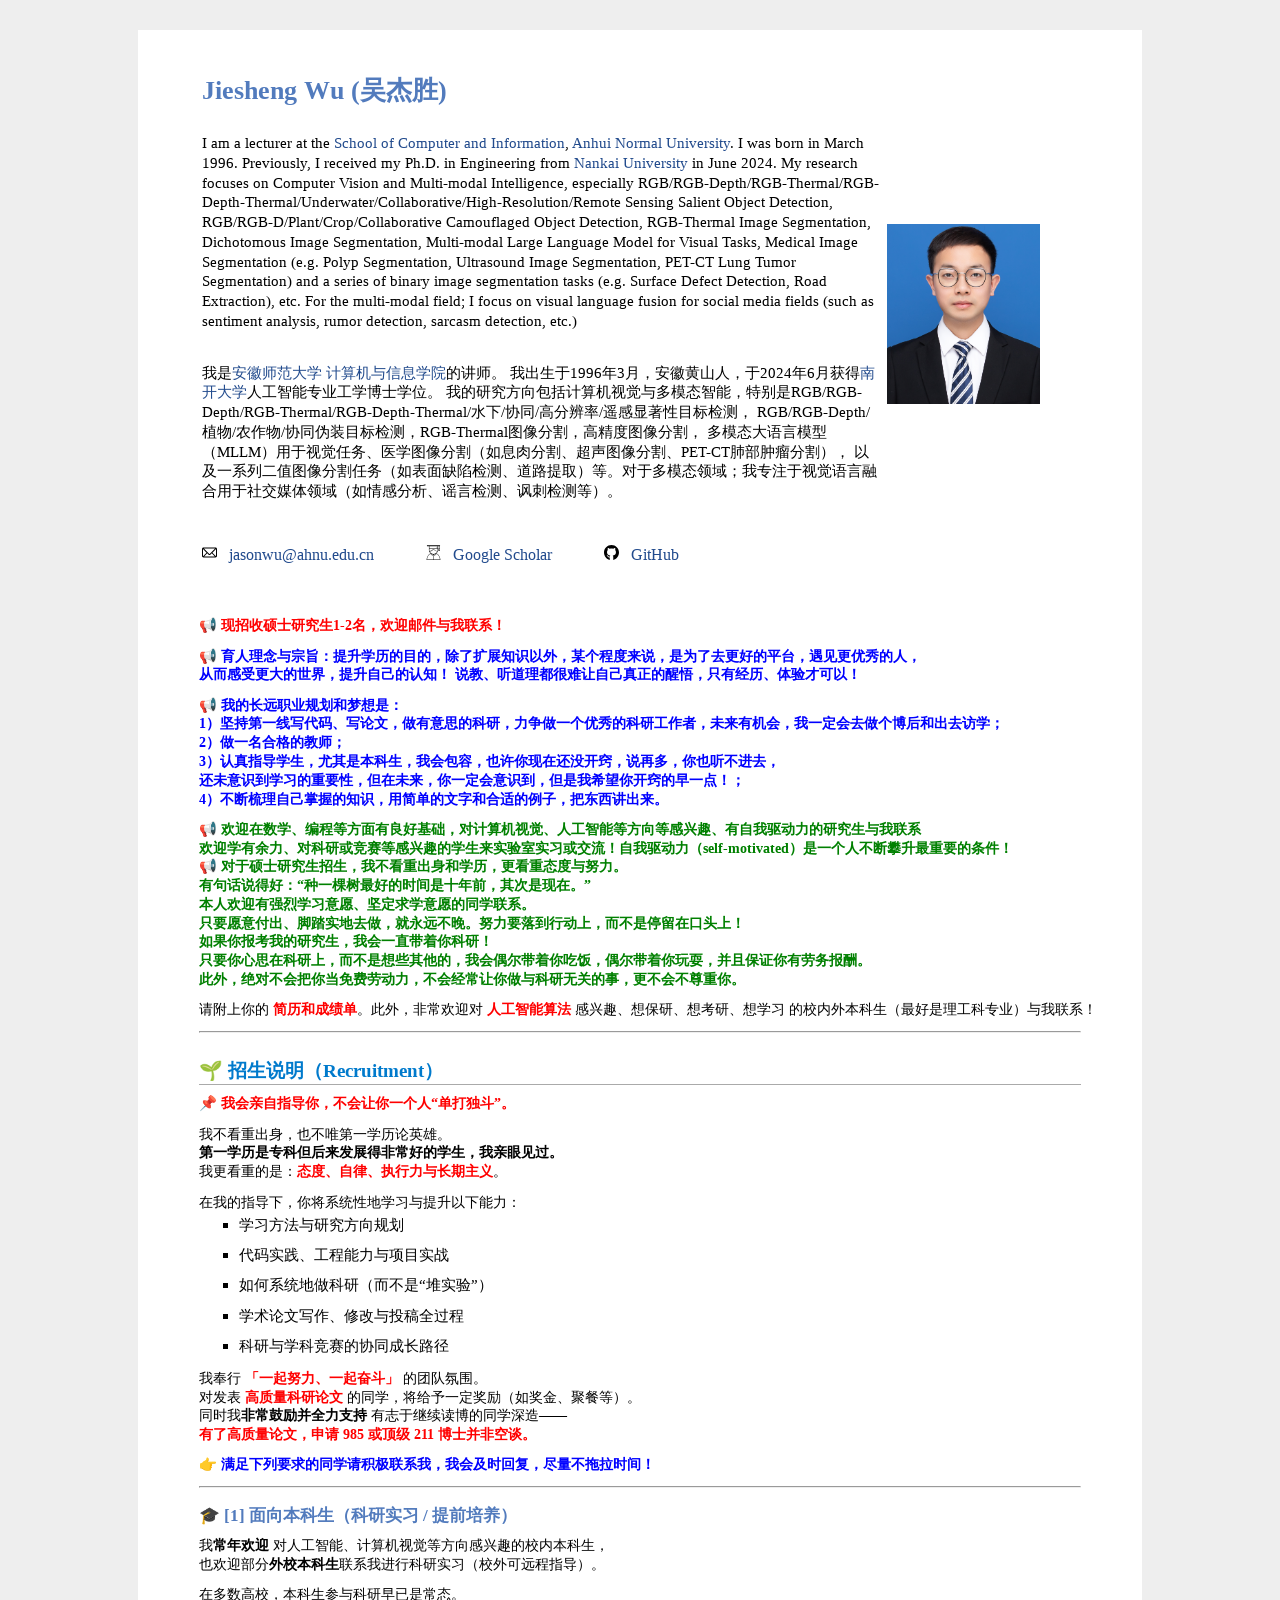
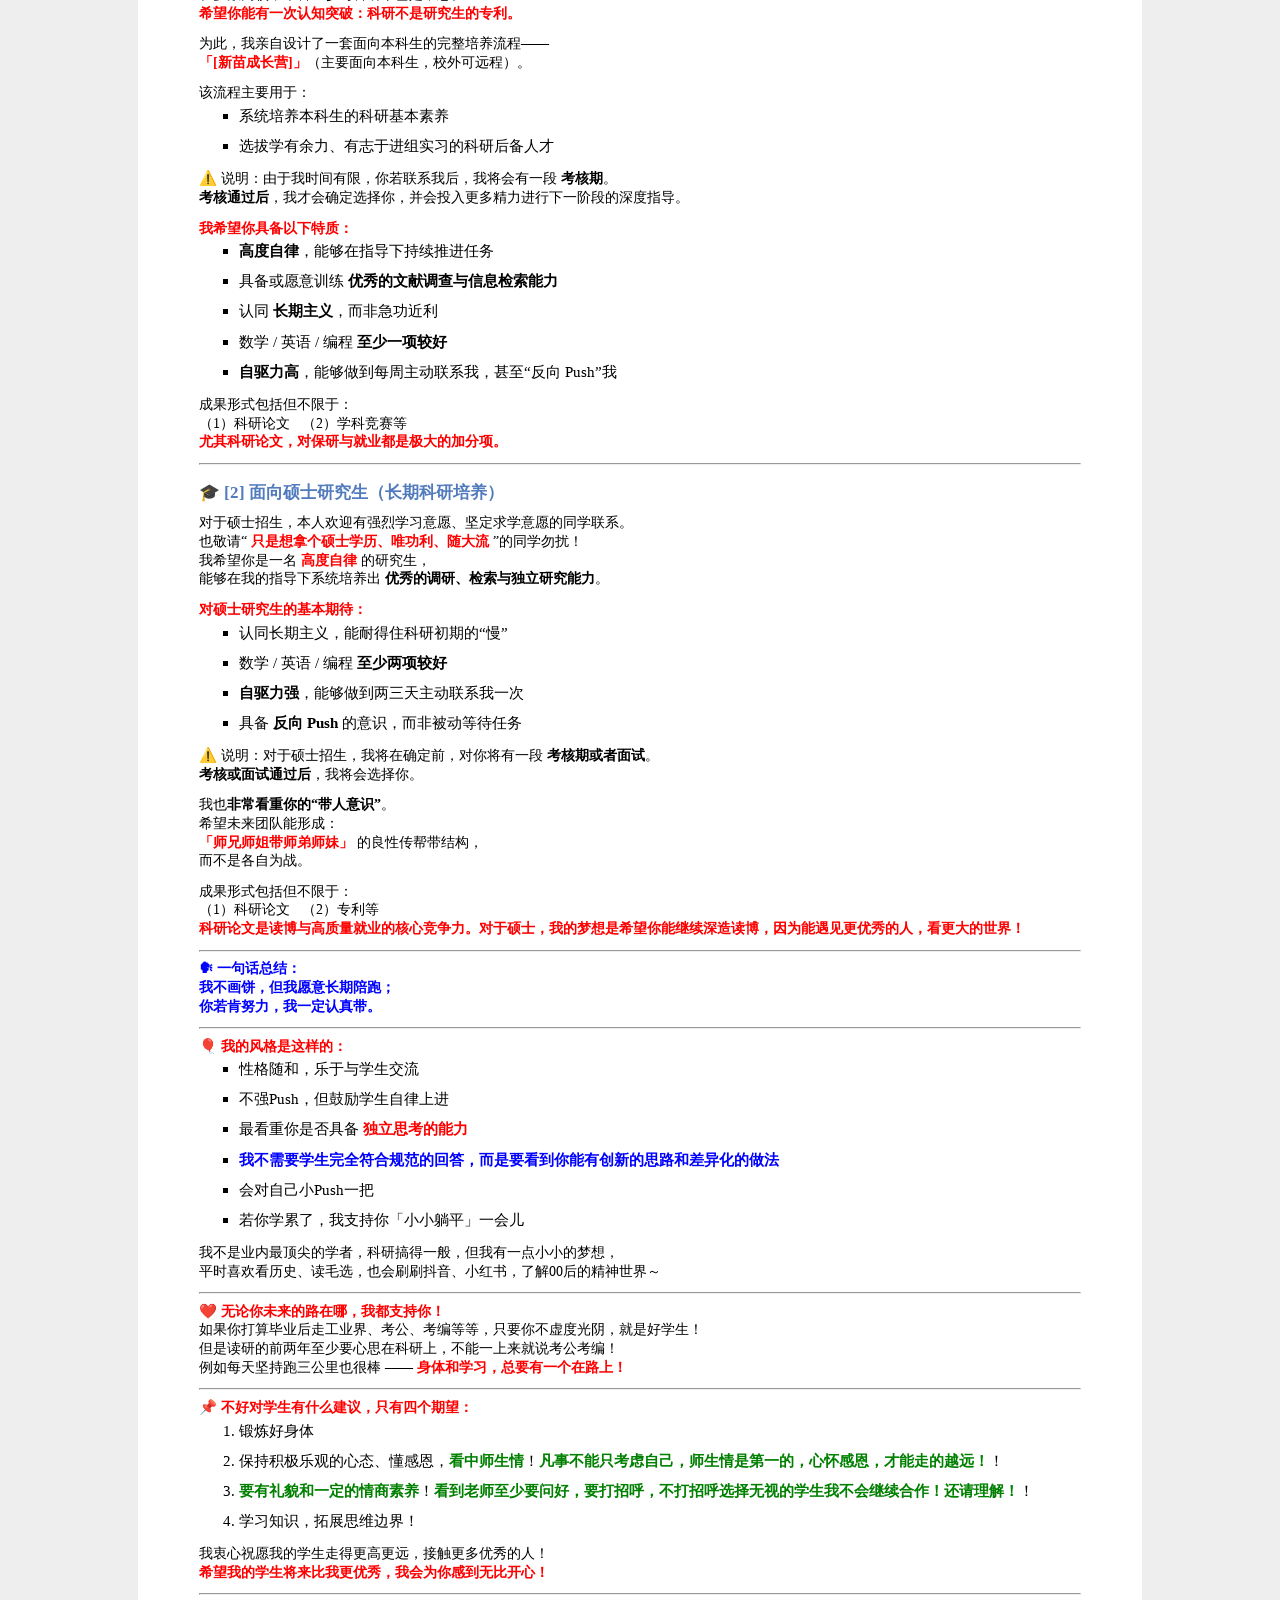
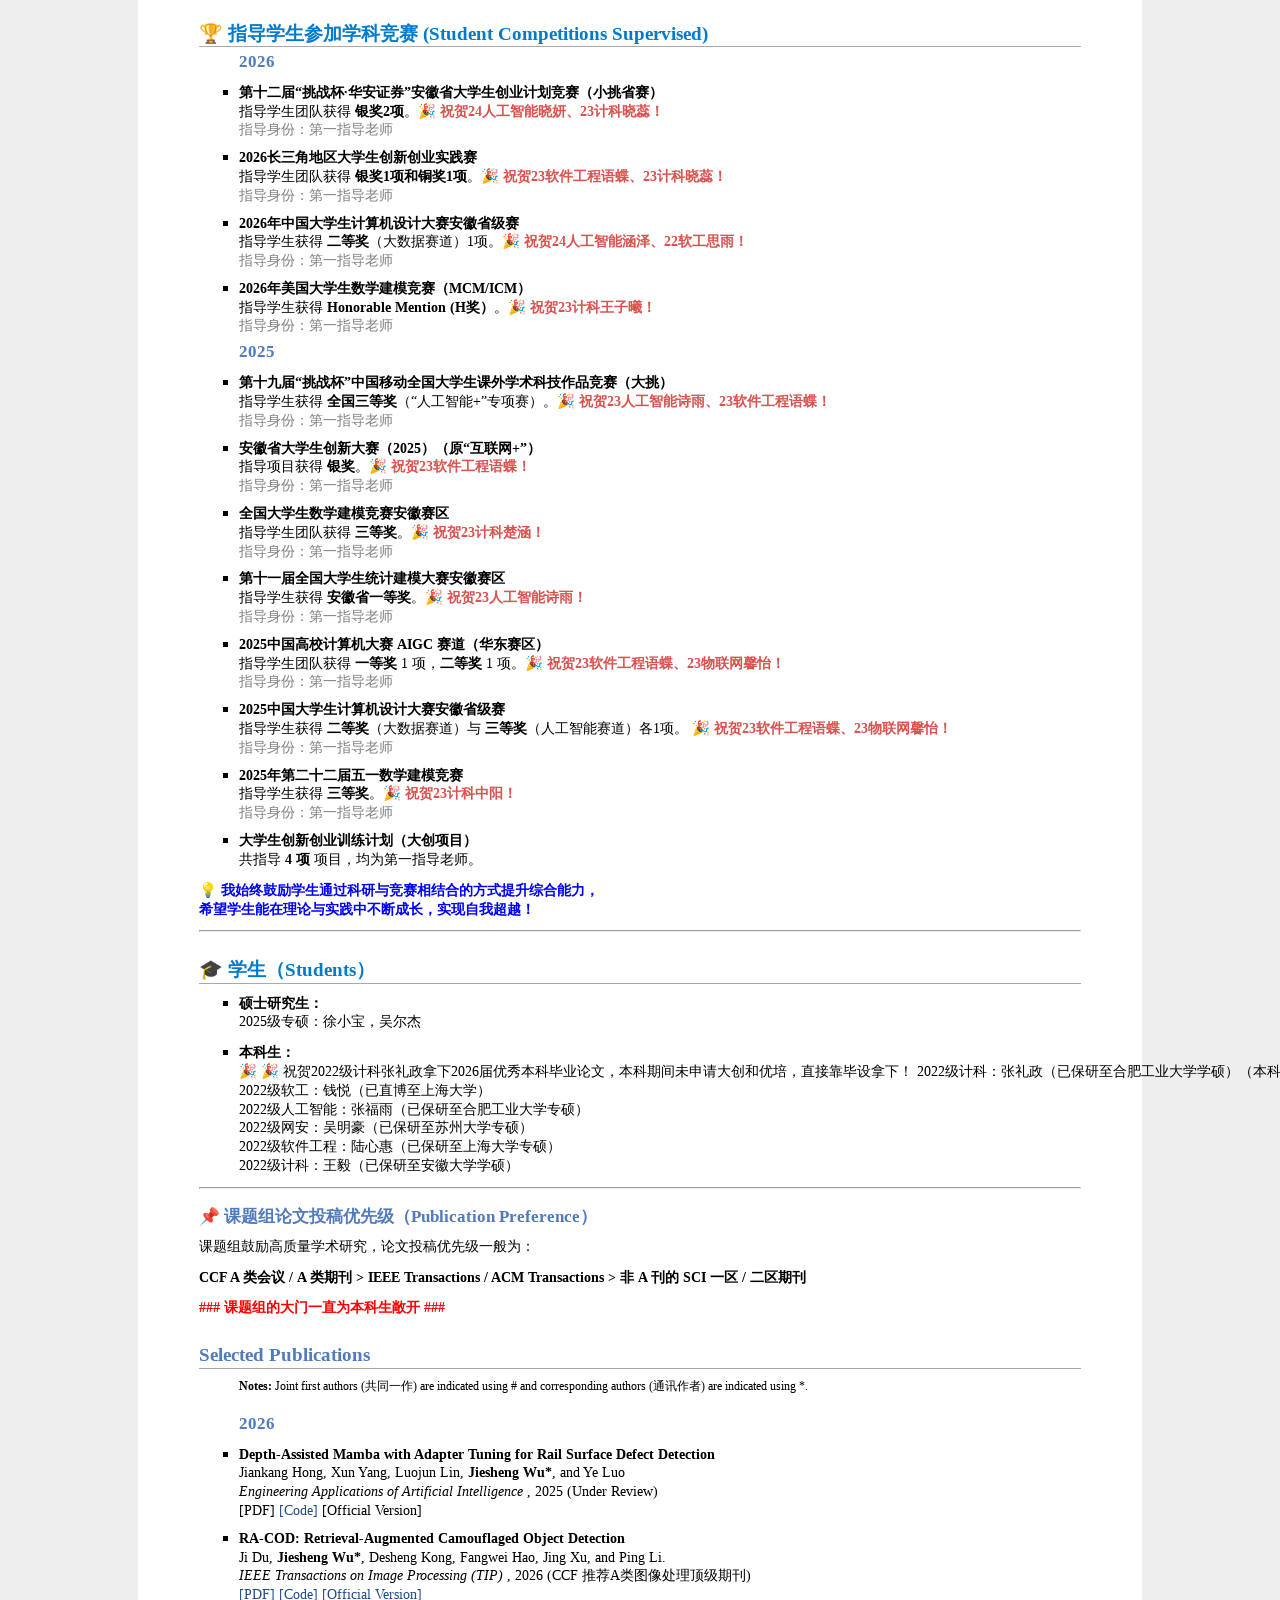
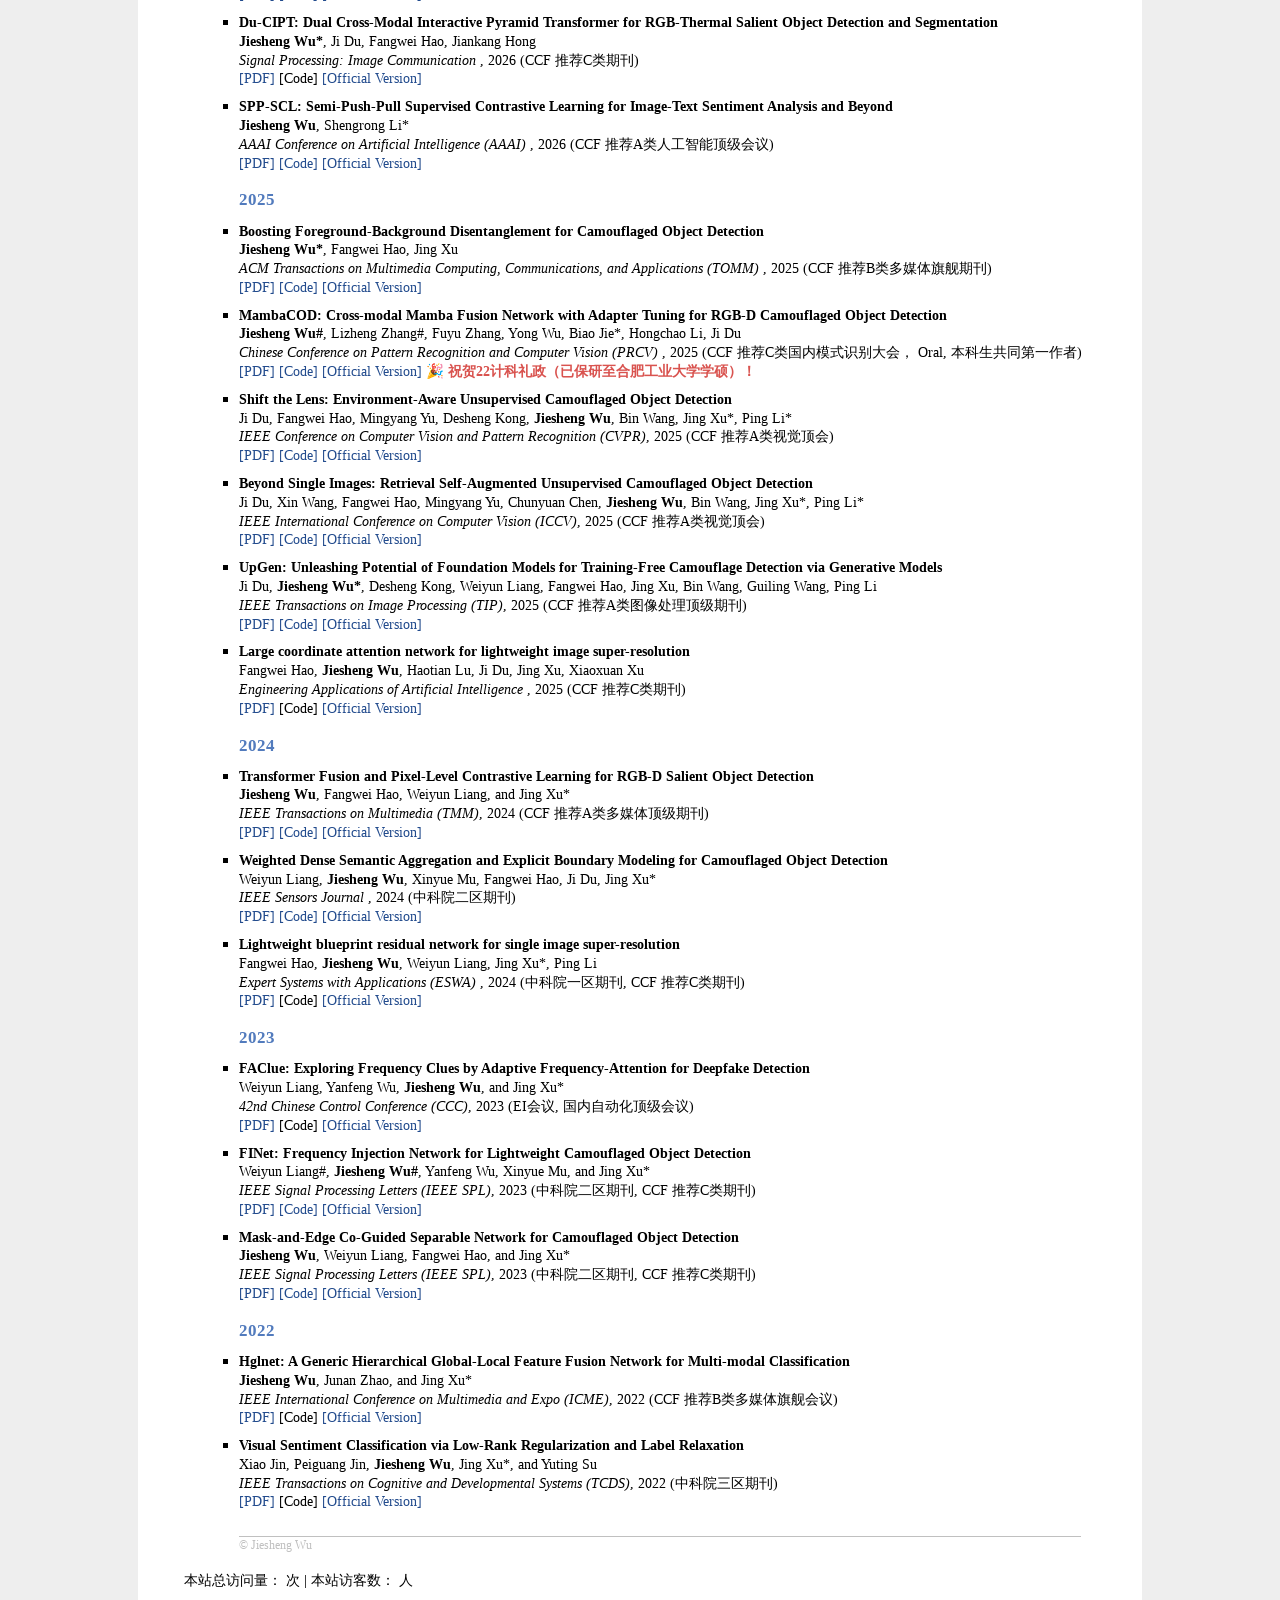
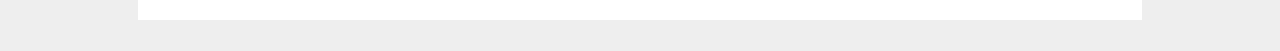
==== commit ef97cd3f: "Update index.html" ====
--- a/index.html
+++ b/index.html
@@ -408,6 +408,7 @@
   <li>
     <p>
       <strong>本科生：<br></strong>
+	  🎉 🎉 祝贺2022级计科张礼政拿下2026届优秀本科毕业论文，本科期间未申请大创和优培，直接靠毕设拿下！
       2022级计科：张礼政（已保研至合肥工业大学学硕）（本科期间发表CCF C类论文一篇，投稿两篇，礼政写得一手好代码）<br>
 	  2022级软工：钱悦（已直博至上海大学）<br> 
 	  2022级人工智能：张福雨（已保研至合肥工业大学专硕）<br>
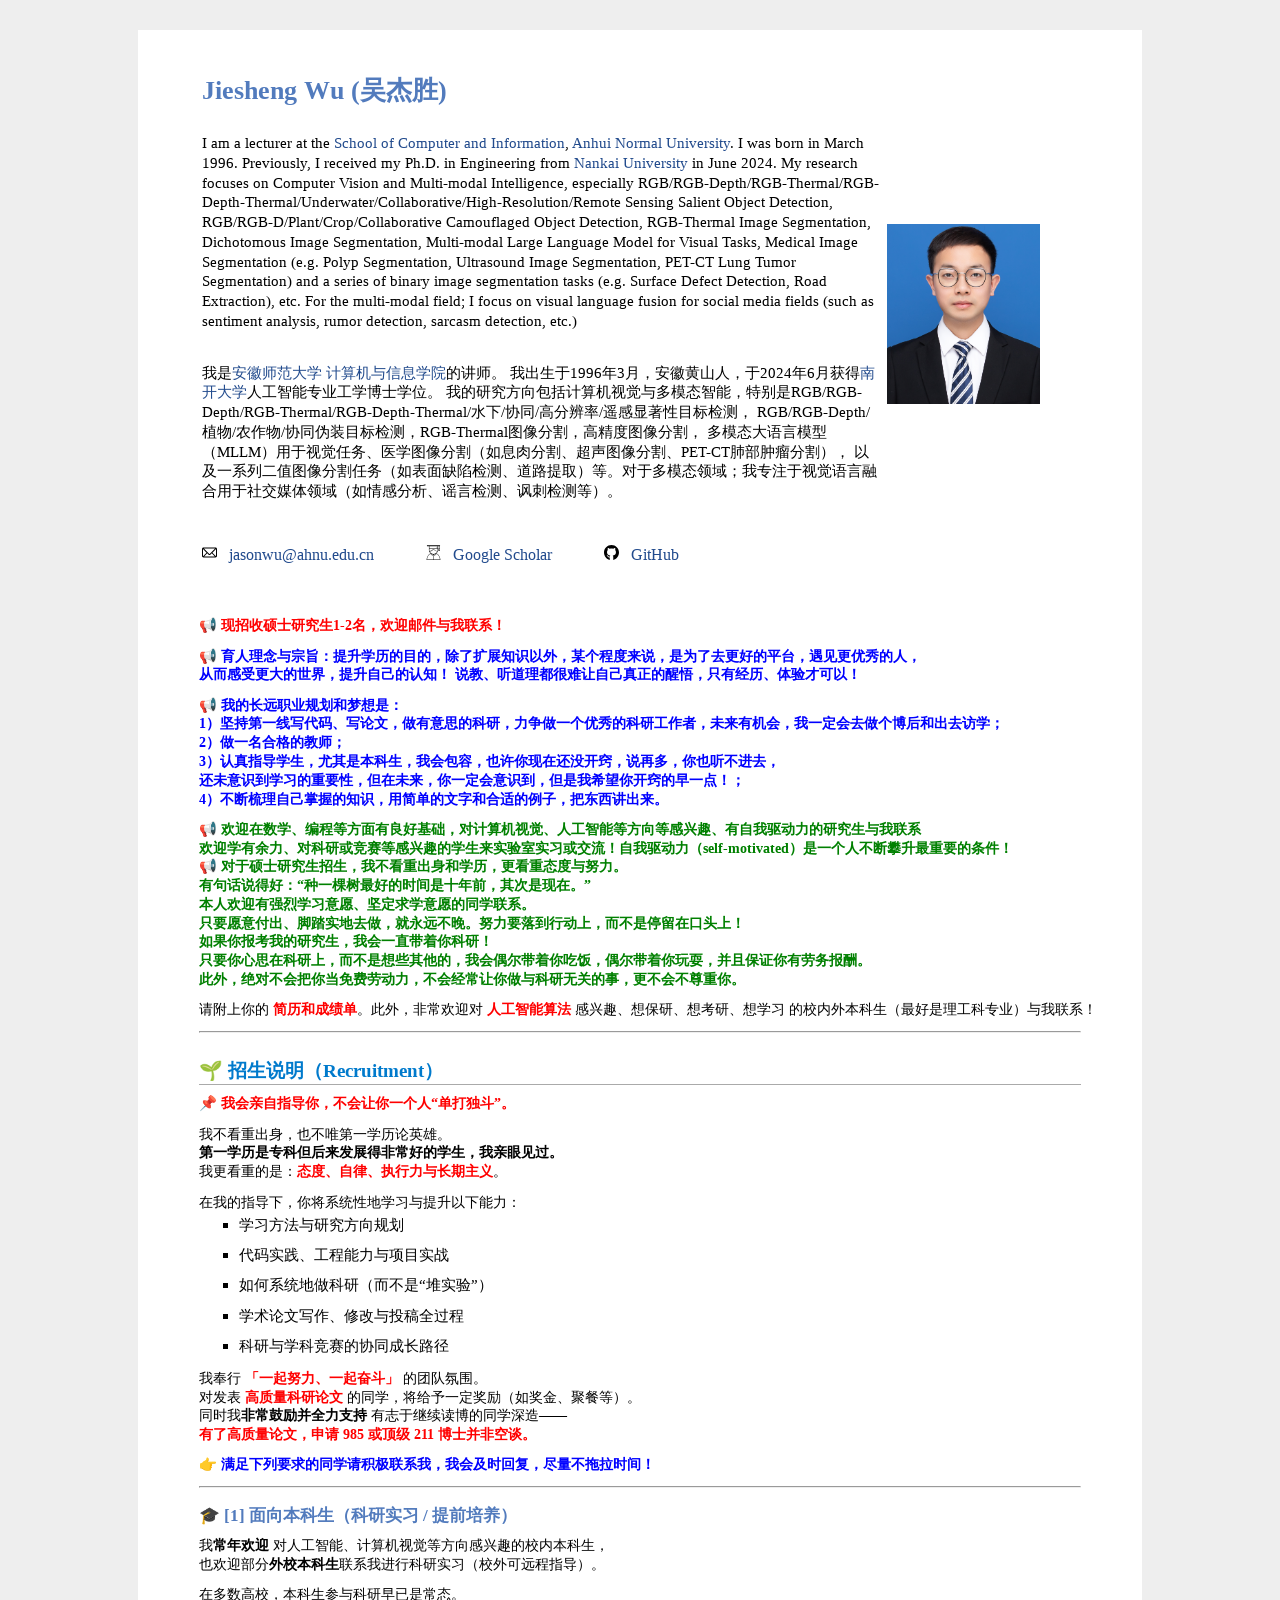
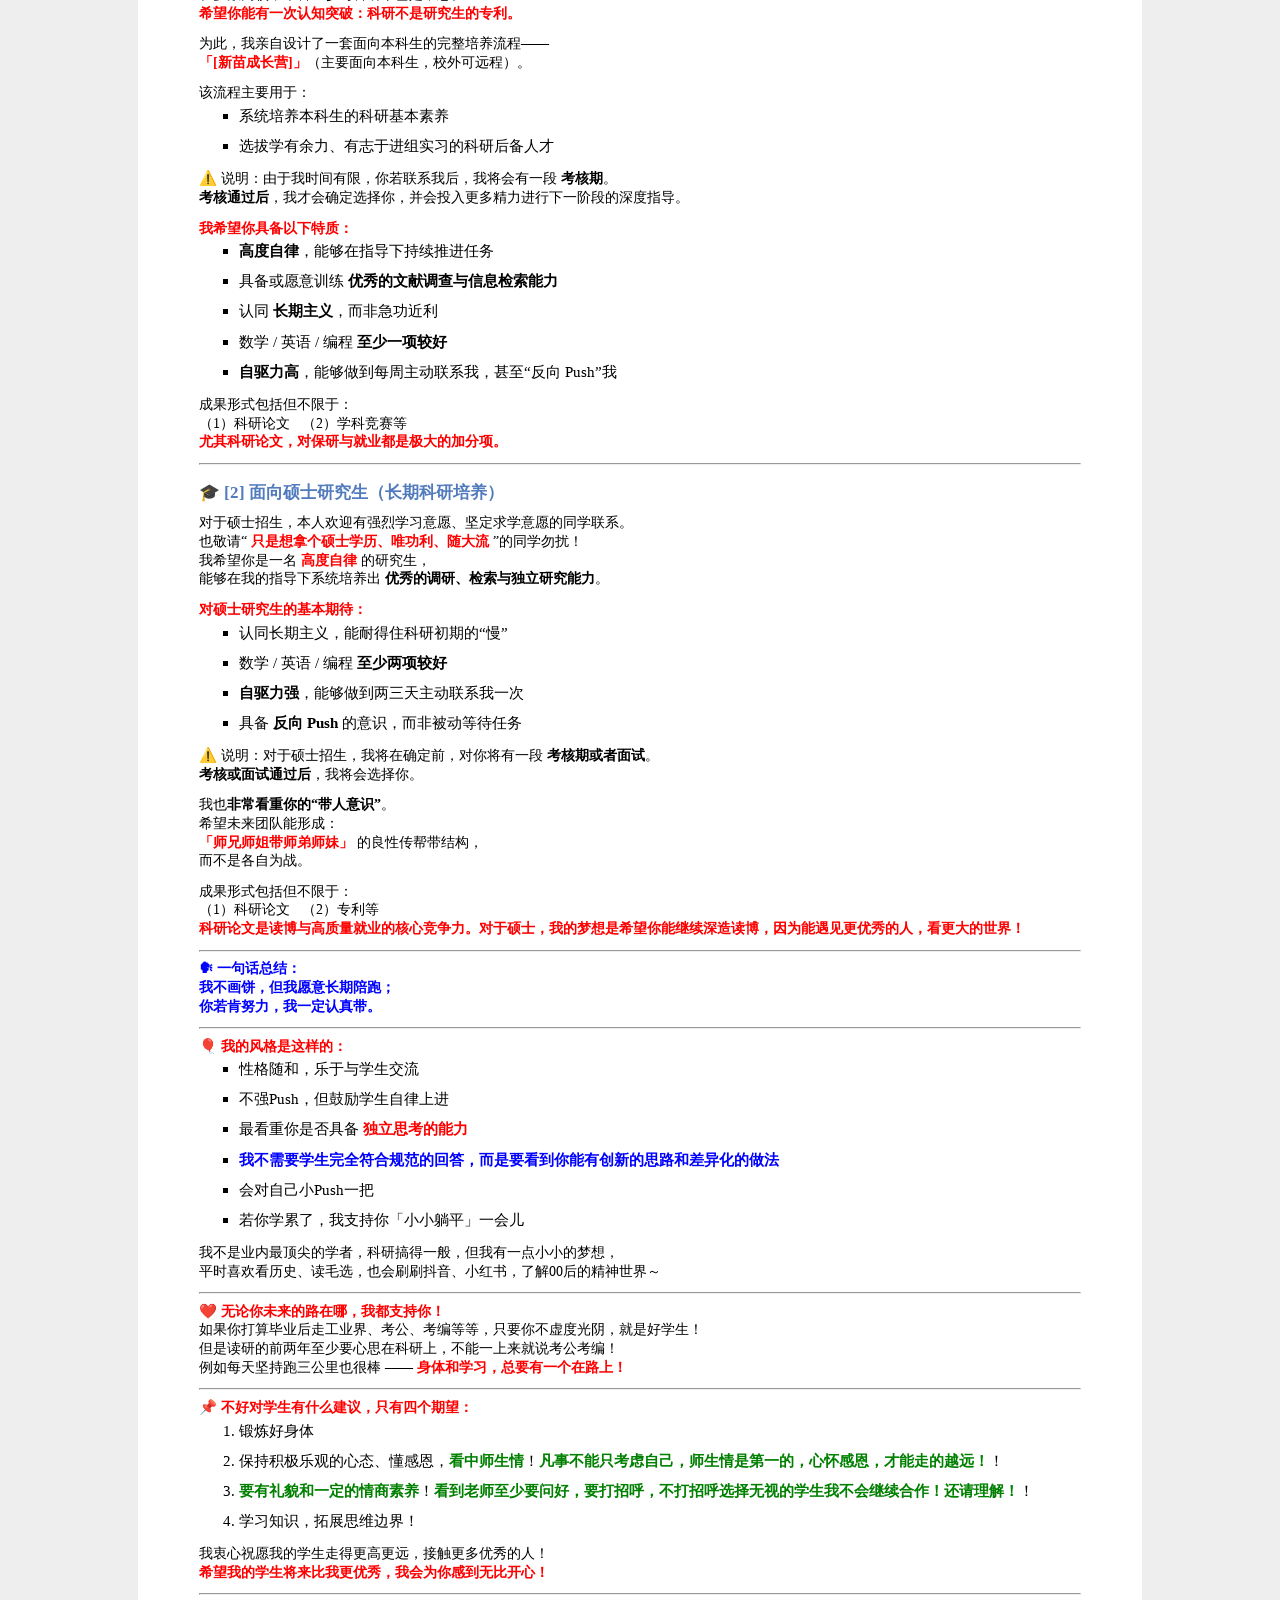
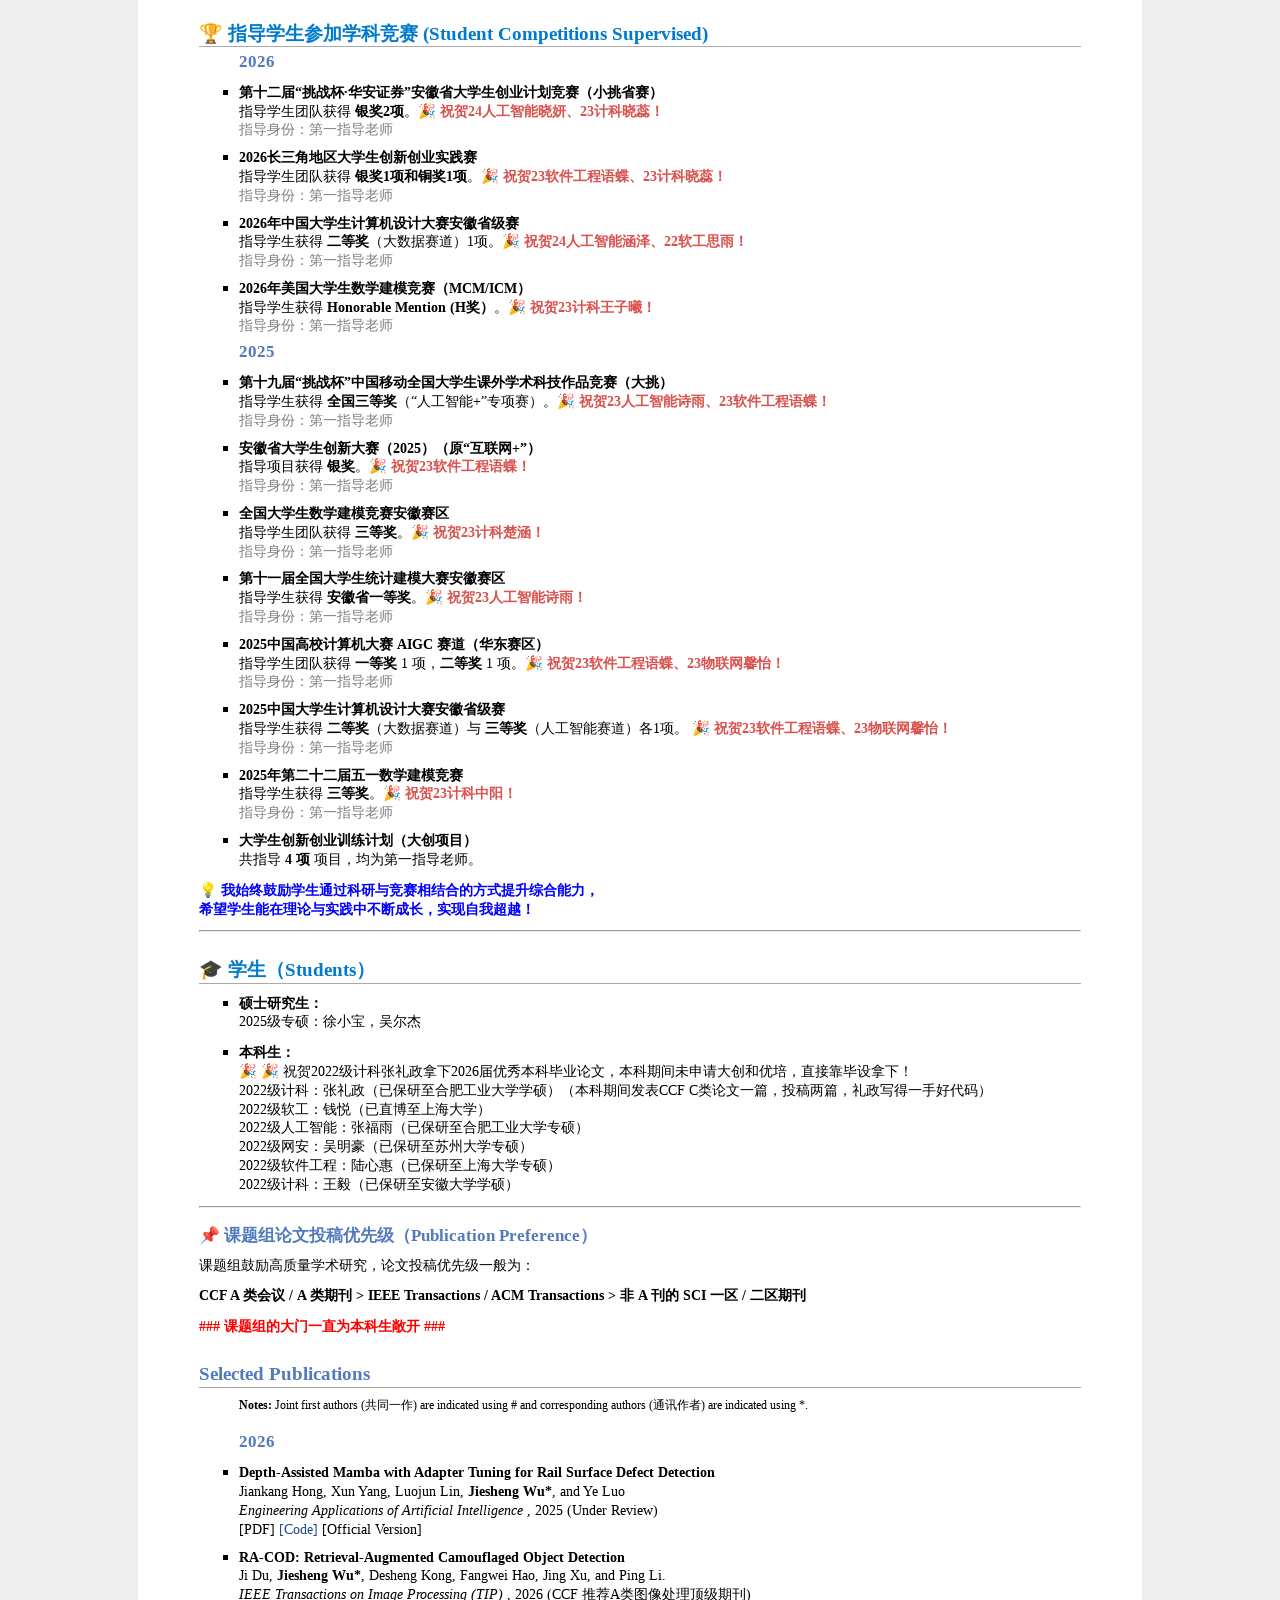
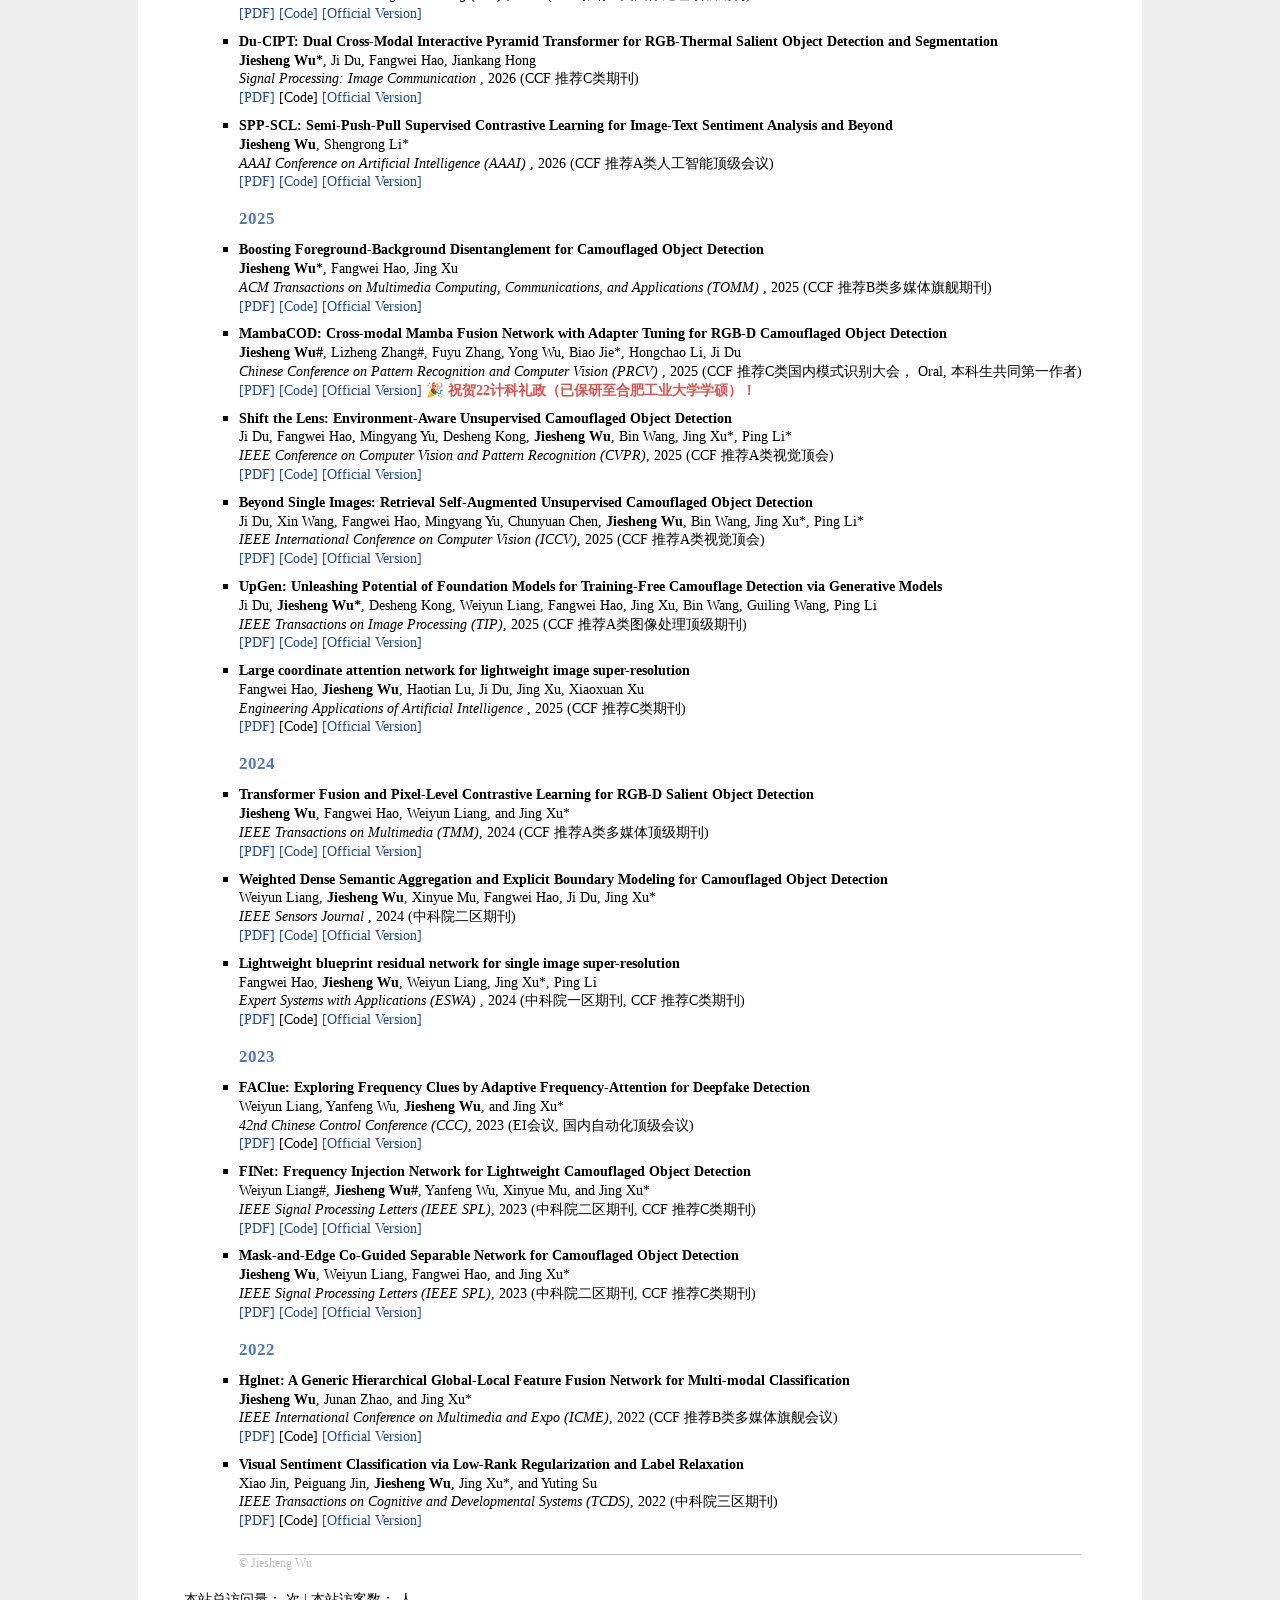
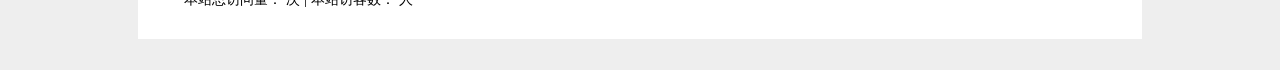
==== commit 56dd6f0c: "Fix HTML encoding for congratulatory message" ====
--- a/index.html
+++ b/index.html
@@ -408,7 +408,7 @@
   <li>
     <p>
       <strong>本科生：<br></strong>
-	  🎉 🎉 祝贺2022级计科张礼政拿下2026届优秀本科毕业论文，本科期间未申请大创和优培，直接靠毕设拿下！
+	  🎉 🎉 祝贺2022级计科张礼政拿下2026届优秀本科毕业论文，本科期间未申请大创和优培，直接靠毕设拿下！<br> 
       2022级计科：张礼政（已保研至合肥工业大学学硕）（本科期间发表CCF C类论文一篇，投稿两篇，礼政写得一手好代码）<br>
 	  2022级软工：钱悦（已直博至上海大学）<br> 
 	  2022级人工智能：张福雨（已保研至合肥工业大学专硕）<br>
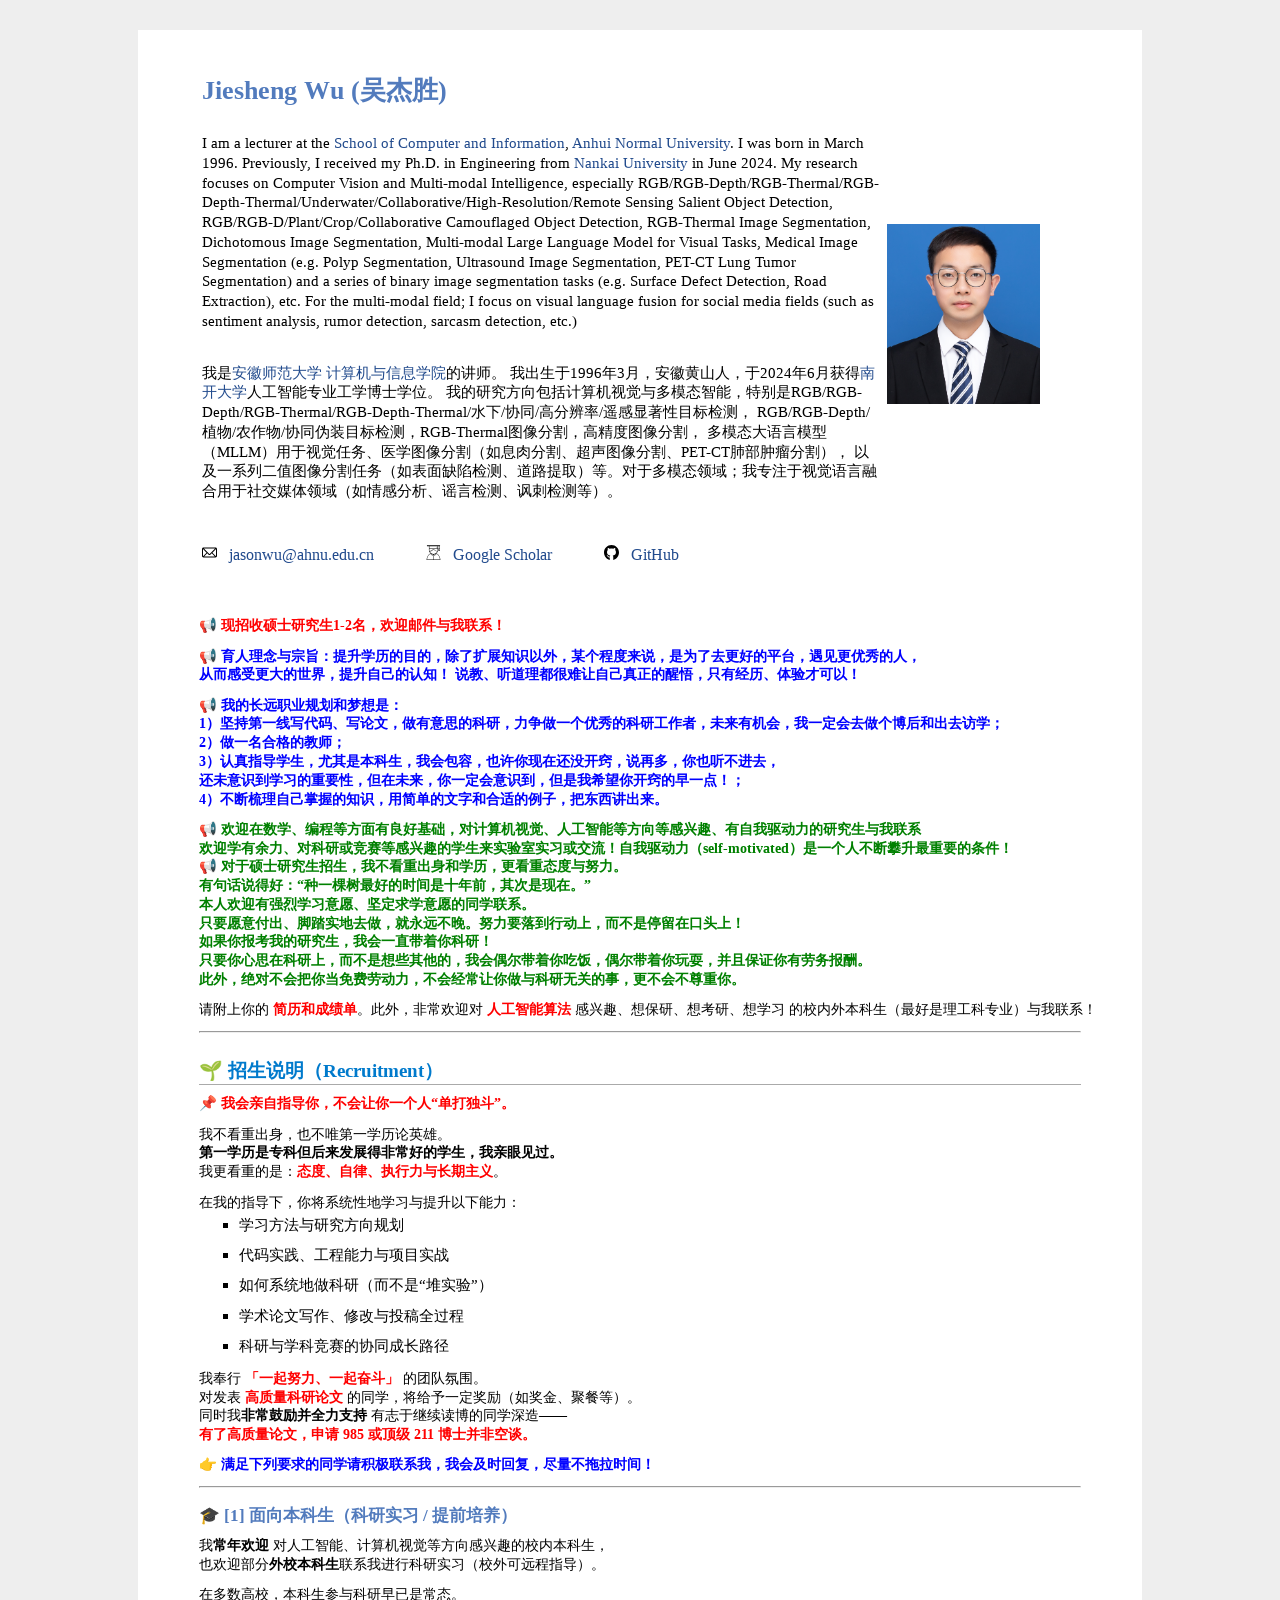
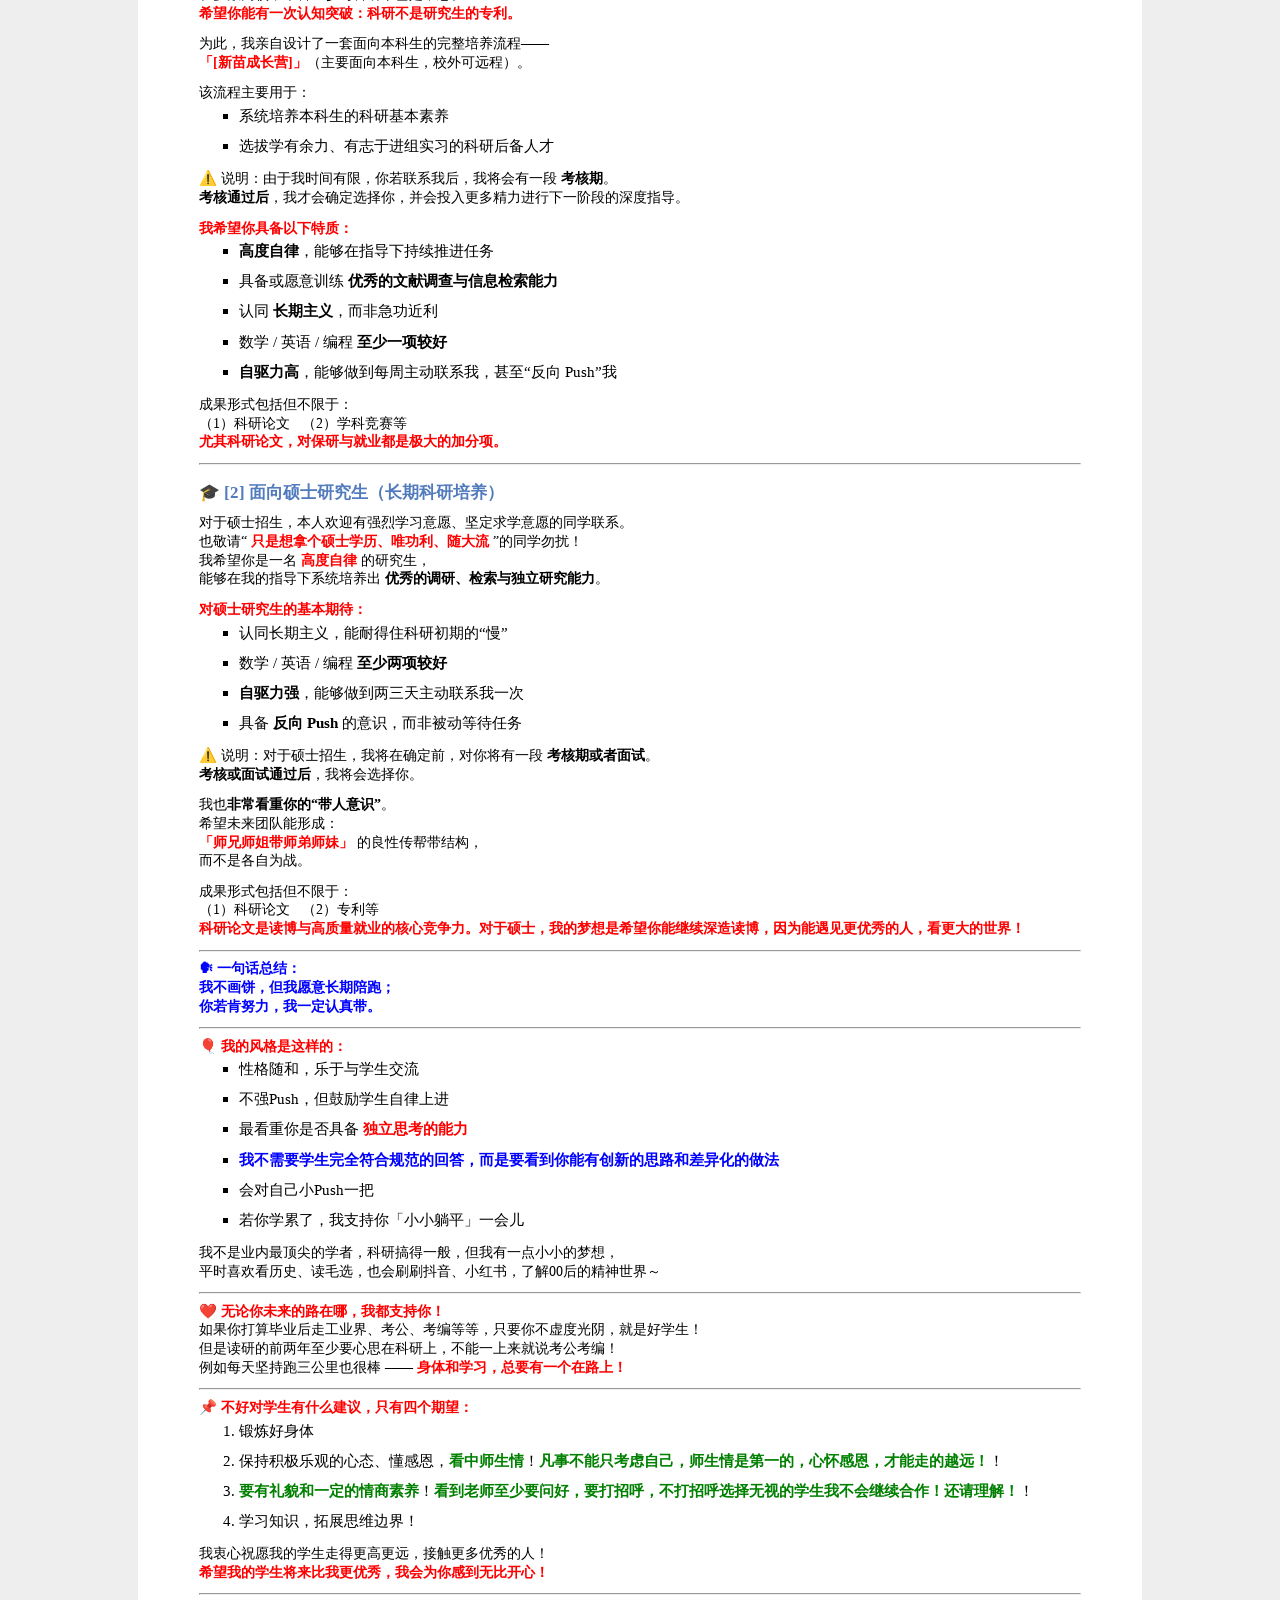
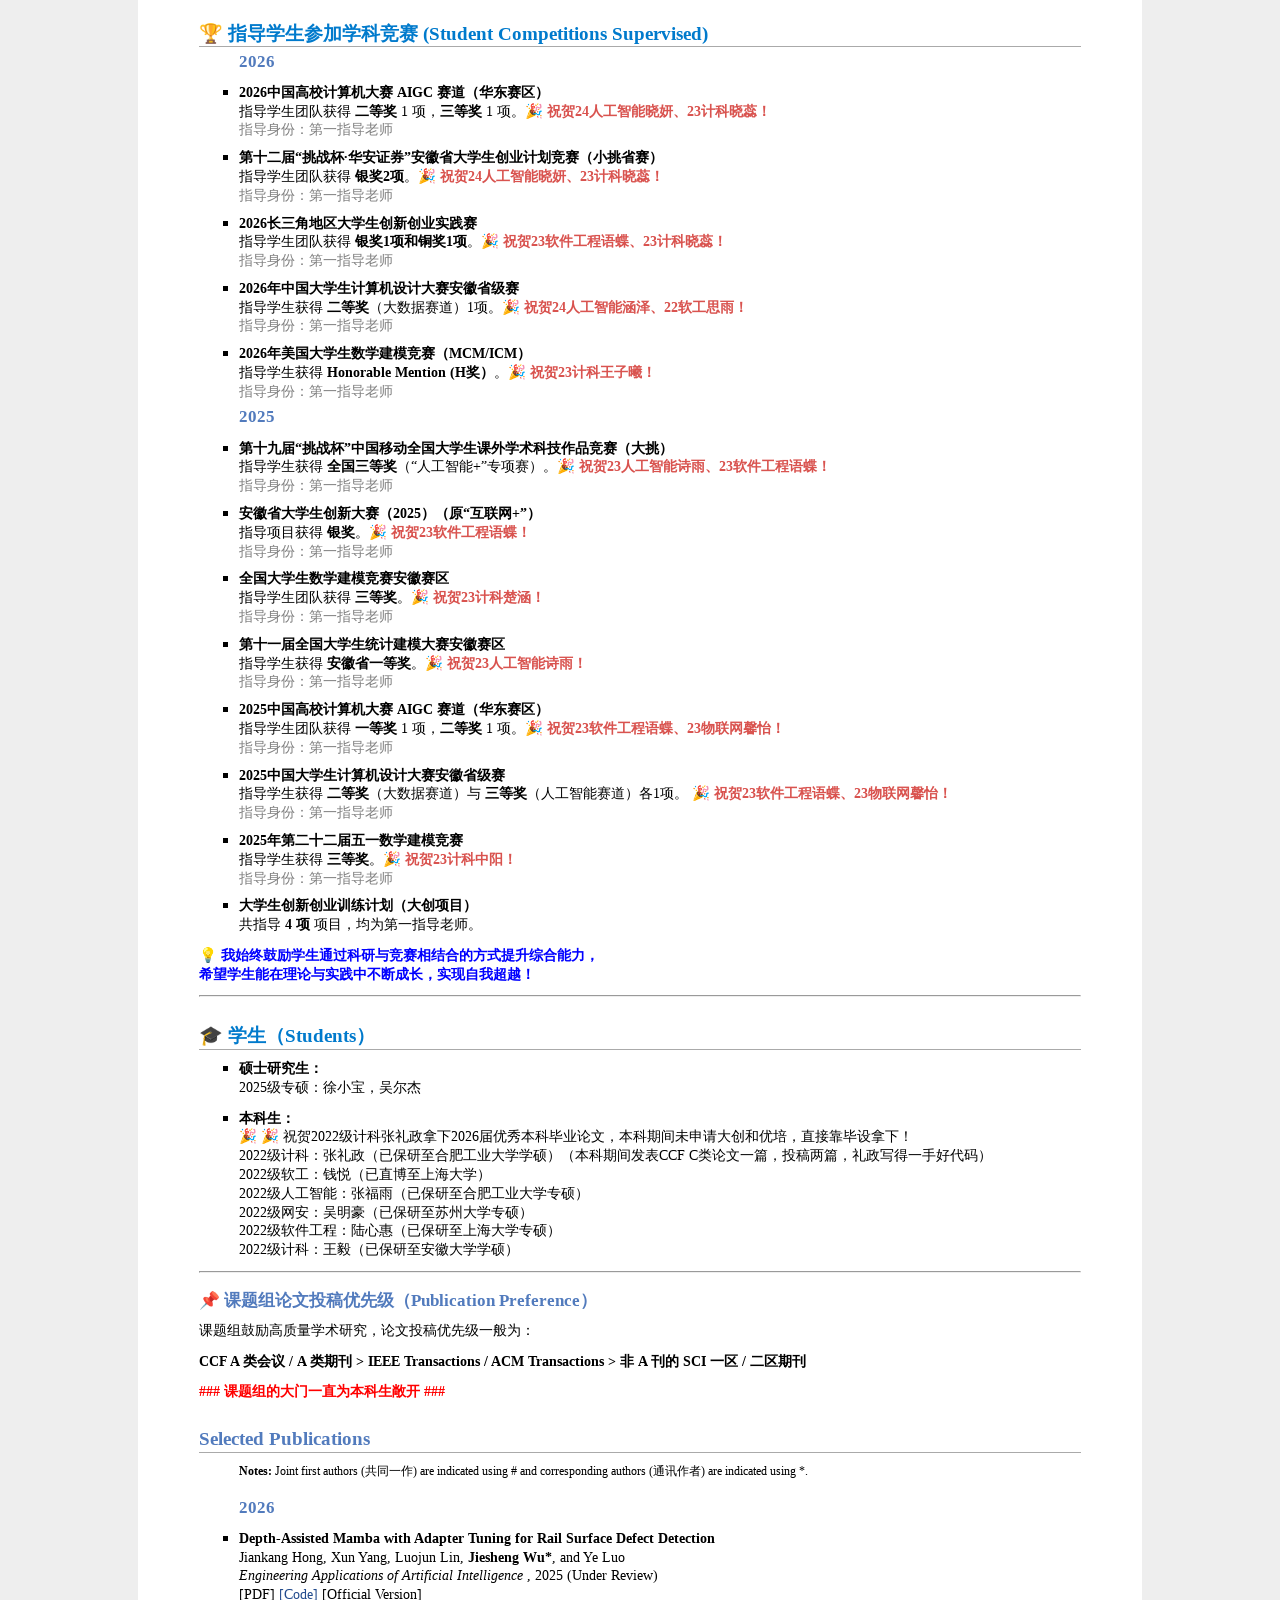
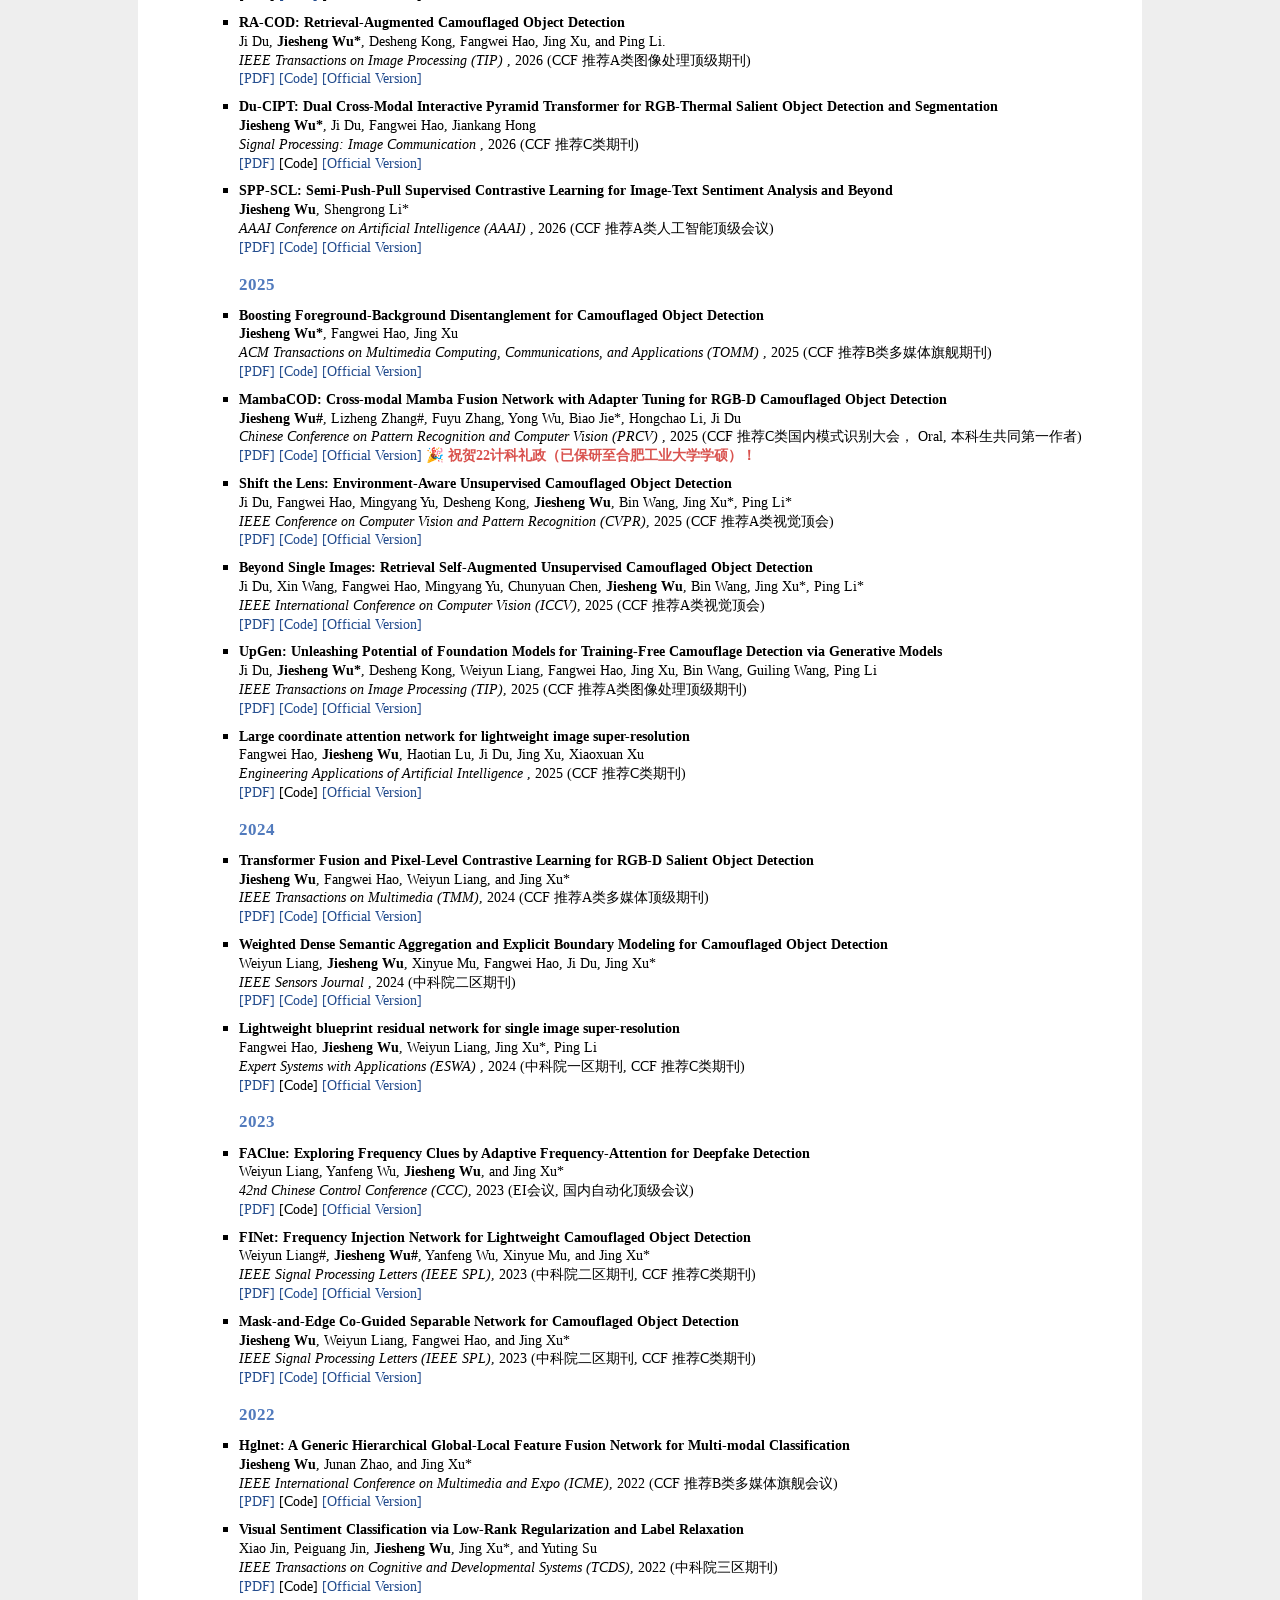
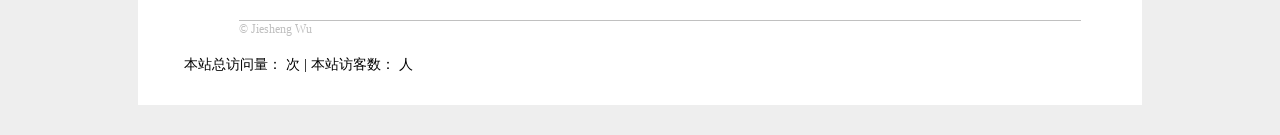
==== commit cc8df4a9: "Update index.html" ====
--- a/index.html
+++ b/index.html
@@ -289,6 +289,14 @@
   <h3>2026</h3>
 	<li>
     <p>
+      <b>2026中国高校计算机大赛 AIGC 赛道（华东赛区）</b><br>
+      指导学生团队获得 <strong>二等奖</strong> 1 项，<strong>三等奖</strong> 1 项。<span style="color:#d9534f; font-weight:bold;">🎉 祝贺24人工智能晓妍、23计科晓蕊！</span><br>
+      <span style="color:gray;">指导身份：第一指导老师</span>
+    </p>
+  </li>
+	
+	<li>
+    <p>
       <b>第十二届“挑战杯·华安证券”安徽省大学生创业计划竞赛（小挑省赛）</b><br>
       指导学生团队获得 <strong>银奖2项</strong>。<span style="color:#d9534f; font-weight:bold;">🎉 祝贺24人工智能晓妍、23计科晓蕊！</span><br>
       <span style="color:gray;">指导身份：第一指导老师</span>
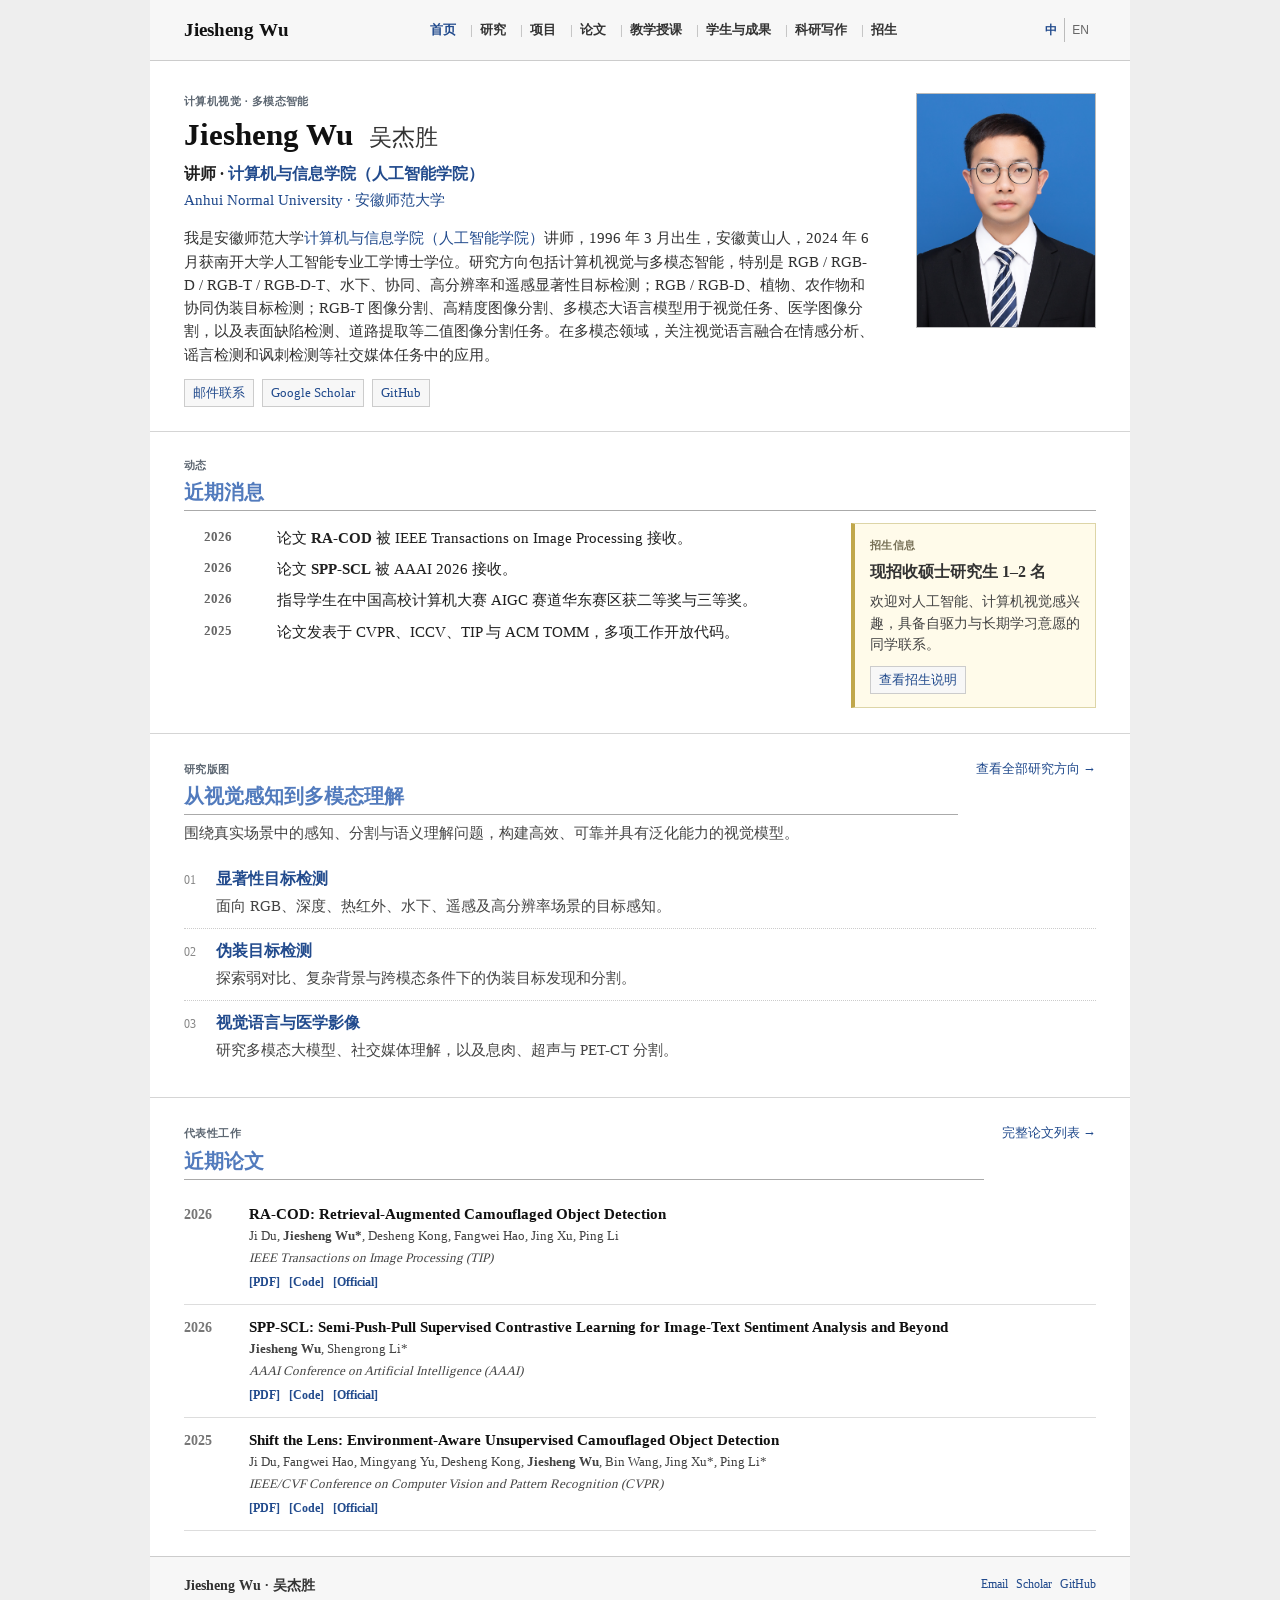
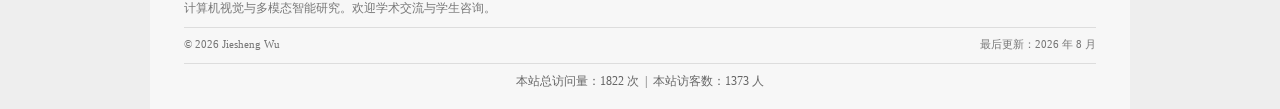
==== commit ac1aa87e: "Add files via upload" ====
--- a/index.html
+++ b/index.html
@@ -1,673 +1,188 @@
-<html>
-  <head>
-    <meta http-equiv="Content-Type" content="text/html; charset=UTF-8">
-    <meta name="description" content="Jiesheng Wu&#39;s home page">
-    <link rel="shortcut icon" href="./images/logo-ahnu.jpeg">
-    <link rel="stylesheet" href="./assets/jemdoc.css" type="text/css">
-    <script>
-      (function(i,s,o,g,r,a,m){i['GoogleAnalyticsObject']=r;i[r]=i[r]||function(){
-        (i[r].q=i[r].q||[]).push(arguments)},i[r].l=1*new Date();a=s.createElement(o),
-        m=s.getElementsByTagName(o)[0];a.async=1;a.src=g;m.parentNode.insertBefore(a,m)
-      })(window,document,'script','https://www.google-analytics.com/analytics.js','ga');
-      ga('create', 'UA-88572407-1', 'auto');
-      ga('send', 'pageview');
-    </script>
-    <meta name="google-site-verification" content="F0Q0t5oLq1pGwXGMf_38oA2MxW_zfiMRsQTYD4_GJoQ"/>
-    <title>Jiesheng Wu</title>
-  </head>
+<!doctype html>
+<html lang="zh-CN">
+<head>
+  <meta charset="utf-8">
+  <meta name="viewport" content="width=device-width, initial-scale=1">
+  <meta name="description" content="Jiesheng Wu (吴杰胜), Lecturer at Anhui Normal University. Research in computer vision and multimodal intelligence.">
+  <meta name="theme-color" content="#0b2f53">
+  <link rel="icon" href="./images/logo-ahnu.jpeg">
+  <link rel="stylesheet" href="./assets/site.css">
+  <title>Jiesheng Wu | 吴杰胜</title>
+</head>
+<body class="lang-zh">
+  <a class="skip-link" href="#main"><span data-lang="zh">跳至正文</span><span data-lang="en">Skip to content</span></a>
 
-  <body>
-    <div id="layout-content" style="margin-top:1.5em">
-      <table>
-        <tbody>
-          <tr>
-            <td width="78%">
-              <div id="toptitle">
-                <h1>Jiesheng Wu (吴杰胜)&nbsp;</h1>
-              </div>
-              <p>
-		I am a lecturer at the <a href="https://ci.ahnu.edu.cn/">School of Computer and Information</a>, <a href="https://www.ahnu.edu.cn/">Anhui Normal University</a>.
-I was born in March 1996. Previously, I received my Ph.D. in Engineering from <a href="https://www.nankai.edu.cn/">Nankai University</a> in June 2024. My research focuses on Computer Vision and Multi-modal Intelligence,
-especially RGB/RGB-Depth/RGB-Thermal/RGB-Depth-Thermal/Underwater/Collaborative/High-Resolution/Remote Sensing Salient Object Detection,
-RGB/RGB-D/Plant/Crop/Collaborative Camouflaged Object Detection, RGB-Thermal Image Segmentation,
-Dichotomous Image Segmentation, Multi-modal Large Language Model for Visual Tasks,
-Medical Image Segmentation (e.g. Polyp Segmentation, Ultrasound Image Segmentation, PET-CT Lung Tumor Segmentation)
-and a series of binary image segmentation tasks (e.g. Surface Defect Detection, Road Extraction), etc. 
-For the multi-modal field; I focus on visual language fusion for social media fields (such as sentiment analysis, rumor detection, sarcasm detection, etc.)
-             <br><br>
-<div style="color: black;">
-</div>
-</p>
-<p>
-  我是<a href="https://www.ahnu.edu.cn/">安徽师范大学</a> <a href="https://ci.ahnu.edu.cn/">计算机与信息学院</a>的讲师。
-  我出生于1996年3月，安徽黄山人，于2024年6月获得<a href="https://www.nankai.edu.cn/">南开大学</a>人工智能专业工学博士学位。
-  我的研究方向包括计算机视觉与多模态智能，特别是RGB/RGB-Depth/RGB-Thermal/RGB-Depth-Thermal/水下/协同/高分辨率/遥感显著性目标检测，
-  RGB/RGB-Depth/植物/农作物/协同伪装目标检测，RGB-Thermal图像分割，高精度图像分割，
-  多模态大语言模型（MLLM）用于视觉任务、医学图像分割（如息肉分割、超声图像分割、PET-CT肺部肿瘤分割），
-  以及一系列二值图像分割任务（如表面缺陷检测、道路提取）等。对于多模态领域；我专注于视觉语言融合用于社交媒体领域（如情感分析、谣言检测、讽刺检测等）。
- <br><br>
-<div style="color: black;">
-</div>
-</p>
-<h3 style="padding-top:0em"></h3>
-              <object id="object" data="assets/envelope.svg" width="15" height="15" type="image/svg+xml"></object> &nbsp;
-              <a href="mailto:jasonwu@ahnu.edu.cn">jasonwu@ahnu.edu.cn</a>
-              &nbsp; &nbsp; &nbsp; &nbsp; &nbsp; &nbsp;
-              <object id="object" data="assets/scholar.svg" width="15" height="15" type="image/svg+xml"></object> &nbsp;
-              <a href="https://scholar.google.com/citations?user=fDgrxRcAAAAJ&hl=zh-CN" target="_blank">Google Scholar</a>
-              &nbsp; &nbsp; &nbsp; &nbsp; &nbsp; &nbsp;
-              <object id="object" data="assets/github.svg" width="15" height="15" type="image/svg+xml"></object> &nbsp;
-              <a href="https://github.com/TomorrowJW?tab=repositories" target="_blank">GitHub</a>
-            </td>
-            <td>
-              <img src="./images/e305219373368ee1bf241e4a2390468.jpg" border="0" width="80%" style="max-height:180px; object-fit: cover;">
-            </td>
-          </tr>
-        </tbody>
-      </table>
-	  
-<p><br><br> <!-- 两行空白 --></p>
+  <header class="site-header">
+    <div class="container nav-shell">
+      <a class="brand" href="./index.html" aria-label="Jiesheng Wu homepage">
+        <span class="brand-mark">JW</span><span class="brand-text">Jiesheng Wu</span>
+      </a>
+      <nav class="site-nav" aria-label="Primary navigation">
+        <a href="./index.html" aria-current="page"><span data-lang="zh">首页</span><span data-lang="en">Home</span></a>
+        <a href="./research.html"><span data-lang="zh">研究</span><span data-lang="en">Research</span></a>
+        <a href="./projects.html"><span data-lang="zh">项目</span><span data-lang="en">Projects</span></a>
+        <a href="./publications.html"><span data-lang="zh">论文</span><span data-lang="en">Publications</span></a>
+        <a href="./teaching.html"><span data-lang="zh">教学授课</span><span data-lang="en">Teaching</span></a>
+        <a href="./students.html"><span data-lang="zh">学生与成果</span><span data-lang="en">Students</span></a>
+        <a href="./writing.html"><span data-lang="zh">科研写作</span><span data-lang="en">Writing</span></a>
+        <a href="./recruitment.html"><span data-lang="zh">招生</span><span data-lang="en">Join Us</span></a>
+      </nav>
+      <div class="nav-actions">
+        <div class="language-switch" aria-label="Language switcher">
+          <button type="button" data-set-language="zh" aria-pressed="true">中</button>
+          <button type="button" data-set-language="en" aria-pressed="false">EN</button>
+        </div>
+        <button class="menu-toggle" type="button" aria-label="Toggle navigation" aria-expanded="false"><span></span></button>
+      </div>
+    </div>
+  </header>
 
-<p><strong style="color: red;">📢 现招收硕士研究生1-2名，欢迎邮件与我联系！</strong></p>
-<!--(已基本确认名额，不用再联系了，不过可以交流学习，或者本科生联系！)-->
-<p><strong style="color: blue;">📢 育人理念与宗旨：提升学历的目的，除了扩展知识以外，某个程度来说，是为了去更好的平台，遇见更优秀的人，<br>从而感受更大的世界，提升自己的认知！
-说教、听道理都很难让自己真正的醒悟，只有经历、体验才可以！</strong></p>
-<p><strong style="color: blue;">📢 我的长远职业规划和梦想是：<br>
-	1）坚持第一线写代码、写论文，做有意思的科研，力争做一个优秀的科研工作者，未来有机会，我一定会去做个博后和出去访学；<br>
-	2）做一名合格的教师；<br>
-	3）认真指导学生，尤其是本科生，我会包容，也许你现在还没开窍，说再多，你也听不进去，<br>还未意识到学习的重要性，但在未来，你一定会意识到，但是我希望你开窍的早一点！；<br>
-	4）不断梳理自己掌握的知识，用简单的文字和合适的例子，把东西讲出来。</strong></p>
-<p><strong style="color: green;">
-📢 欢迎在数学、编程等方面有良好基础，对计算机视觉、人工智能等方向等感兴趣、有自我驱动力的研究生与我联系<br>
-    欢迎学有余力、对科研或竞赛等感兴趣的学生来实验室实习或交流！自我驱动力（self-motivated）是一个人不断攀升最重要的条件！<br>
-📢 对于硕士研究生招生，我不看重出身和学历，更看重态度与努力。<br>
-有句话说得好：“种一棵树最好的时间是十年前，其次是现在。”<br>
-本人欢迎有强烈学习意愿、坚定求学意愿的同学联系。<br>
-只要愿意付出、脚踏实地去做，就永远不晚。努力要落到行动上，而不是停留在口头上！<br>
-如果你报考我的研究生，我会一直带着你科研！<br>
-只要你心思在科研上，而不是想些其他的，我会偶尔带着你吃饭，偶尔带着你玩耍，并且保证你有劳务报酬。<br>
-此外，绝对不会把你当免费劳动力，不会经常让你做与科研无关的事，更不会不尊重你。
-</strong></p>
+  <main id="main">
+    <section class="hero">
+      <div class="container hero-grid">
+        <div>
+          <p class="eyebrow"><span data-lang="zh">计算机视觉 · 多模态智能</span><span data-lang="en">Computer Vision · Multimodal Intelligence</span></p>
+          <h1>Jiesheng Wu <span class="cn-name">吴杰胜</span></h1>
+          <p class="hero-role"><span data-lang="zh">讲师 · <a href="https://ci.ahnu.edu.cn/" target="_blank" rel="noopener">计算机与信息学院（人工智能学院）</a></span><span data-lang="en">Lecturer · <a href="https://ci.ahnu.edu.cn/" target="_blank" rel="noopener">School of Computer and Information (School of Artificial Intelligence)</a></span></p>
+          <p class="hero-affiliation"><a href="https://www.ahnu.edu.cn/" target="_blank" rel="noopener">Anhui Normal University · 安徽师范大学</a></p>
+          <div class="hero-summary">
+            <p data-lang="zh">我是安徽师范大学<a href="https://ci.ahnu.edu.cn/" target="_blank" rel="noopener">计算机与信息学院（人工智能学院）</a>讲师，1996 年 3 月出生，安徽黄山人，2024 年 6 月获南开大学人工智能专业工学博士学位。研究方向包括计算机视觉与多模态智能，特别是 RGB / RGB-D / RGB-T / RGB-D-T、水下、协同、高分辨率和遥感显著性目标检测；RGB / RGB-D、植物、农作物和协同伪装目标检测；RGB-T 图像分割、高精度图像分割、多模态大语言模型用于视觉任务、医学图像分割，以及表面缺陷检测、道路提取等二值图像分割任务。在多模态领域，关注视觉语言融合在情感分析、谣言检测和讽刺检测等社交媒体任务中的应用。</p>
+            <p data-lang="en">I am a lecturer at the <a href="https://ci.ahnu.edu.cn/" target="_blank" rel="noopener">School of Computer and Information (School of Artificial Intelligence)</a>, Anhui Normal University. I was born in Huangshan, Anhui, in March 1996 and received my Ph.D. in Artificial Intelligence from Nankai University in June 2024. My research focuses on computer vision and multimodal intelligence, especially RGB / RGB-D / RGB-T / RGB-D-T, underwater, collaborative, high-resolution, and remote-sensing salient object detection; RGB / RGB-D, plant, crop, and collaborative camouflaged object detection; RGB-T image segmentation; high-precision segmentation; multimodal large language models for visual tasks; medical image segmentation; and binary segmentation tasks such as surface defect detection and road extraction. I also study vision-language fusion for social-media tasks including sentiment analysis, rumor detection, and sarcasm detection.</p>
+          </div>
+          <div class="hero-actions">
+            <a class="button button-primary" href="mailto:jasonwu@ahnu.edu.cn"><span data-lang="zh">邮件联系</span><span data-lang="en">Email me</span></a>
+            <a class="button button-ghost" href="https://scholar.google.com/citations?user=fDgrxRcAAAAJ&amp;hl=zh-CN" target="_blank" rel="noopener">Google Scholar</a>
+            <a class="button button-ghost" href="https://github.com/TomorrowJW?tab=repositories" target="_blank" rel="noopener">GitHub</a>
+          </div>
+        </div>
+        <div class="portrait-wrap">
+          <img class="portrait" src="./images/e305219373368ee1bf241e4a2390468.jpg" alt="Portrait of Jiesheng Wu" width="1772" height="2480">
+          <span class="portrait-note"><span data-lang="zh">安徽师范大学 · 芜湖</span><span data-lang="en">AHNU · Wuhu</span></span>
+        </div>
+      </div>
+    </section>
 
-<p>请附上你的 <strong style="color: red;">简历和成绩单</strong>。此外，非常欢迎对 <strong style="color: red;">人工智能算法</strong> 感兴趣、想保研、想考研、想学习 的校内外本科生（最好是理工科专业）与我联系！</p>
-<!-- <hr>
+    <section class="section section-white" aria-labelledby="news-title">
+      <div class="container">
+        <div class="section-heading">
+          <div>
+            <span class="eyebrow"><span data-lang="zh">动态</span><span data-lang="en">Updates</span></span>
+            <h2 id="news-title"><span data-lang="zh">近期消息</span><span data-lang="en">Recent news</span></h2>
+          </div>
+        </div>
+        <div class="news-layout">
+          <ol class="timeline">
+            <li>
+              <time datetime="2026">2026</time>
+              <p><span data-lang="zh">论文 <strong>RA-COD</strong> 被 IEEE Transactions on Image Processing 接收。</span><span data-lang="en">Our paper <strong>RA-COD</strong> was accepted by IEEE Transactions on Image Processing.</span></p>
+            </li>
+            <li>
+              <time datetime="2026">2026</time>
+              <p><span data-lang="zh">论文 <strong>SPP-SCL</strong> 被 AAAI 2026 接收。</span><span data-lang="en">Our paper <strong>SPP-SCL</strong> was accepted by AAAI 2026.</span></p>
+            </li>
+            <li>
+              <time datetime="2026">2026</time>
+              <p><span data-lang="zh">指导学生在中国高校计算机大赛 AIGC 赛道华东赛区获二等奖与三等奖。</span><span data-lang="en">Student teams received second- and third-prize awards in the East China Division of the China Collegiate Computing Contest AIGC track.</span></p>
+            </li>
+            <li>
+              <time datetime="2025">2025</time>
+              <p><span data-lang="zh">论文发表于 CVPR、ICCV、TIP 与 ACM TOMM，多项工作开放代码。</span><span data-lang="en">New work appeared at CVPR, ICCV, TIP, and ACM TOMM, with code released for multiple projects.</span></p>
+            </li>
+          </ol>
+          <aside class="opening-card">
+            <span class="mini-label"><span data-lang="zh">招生信息</span><span data-lang="en">Open positions</span></span>
+            <h3><span data-lang="zh">现招收硕士研究生 1–2 名</span><span data-lang="en">1–2 master's openings</span></h3>
+            <p><span data-lang="zh">欢迎对人工智能、计算机视觉感兴趣，具备自驱力与长期学习意愿的同学联系。</span><span data-lang="en">Students interested in AI and computer vision, with initiative and a long-term mindset, are welcome to get in touch.</span></p>
+            <a class="button" href="./recruitment.html"><span data-lang="zh">查看招生说明</span><span data-lang="en">View details</span></a>
+          </aside>
+        </div>
+      </div>
+    </section>
 
-<p><strong style="color: red;">🌟 本科生也能做科研！</strong><br>
-做科研从来不是研究生的专利，本科生同样可以参与科研。<br>
-如果你在本科阶段就能发表 <strong style="color: red;">高质量学术论文</strong>，完全有机会 <strong style="color: red;">直接申请海外名校的硕士或博士就读</strong>。</p>
+    <section class="section" aria-labelledby="research-title">
+      <div class="container">
+        <div class="section-heading">
+          <div>
+            <span class="eyebrow"><span data-lang="zh">研究版图</span><span data-lang="en">Research map</span></span>
+            <h2 id="research-title"><span data-lang="zh">从视觉感知到多模态理解</span><span data-lang="en">From visual perception to multimodal understanding</span></h2>
+            <p class="section-lead"><span data-lang="zh">围绕真实场景中的感知、分割与语义理解问题，构建高效、可靠并具有泛化能力的视觉模型。</span><span data-lang="en">Building efficient, reliable, and generalizable vision models for perception, segmentation, and semantic understanding in real-world environments.</span></p>
+          </div>
+          <a class="text-link" href="./research.html"><span data-lang="zh">查看全部研究方向</span><span data-lang="en">Explore all research</span></a>
+        </div>
+        <div class="card-grid">
+          <article class="card">
+            <span class="card-number">01</span>
+            <h3><span data-lang="zh">显著性目标检测</span><span data-lang="en">Salient Object Detection</span></h3>
+            <p><span data-lang="zh">面向 RGB、深度、热红外、水下、遥感及高分辨率场景的目标感知。</span><span data-lang="en">Object perception across RGB, depth, thermal, underwater, remote-sensing, and high-resolution imagery.</span></p>
+          </article>
+          <article class="card">
+            <span class="card-number">02</span>
+            <h3><span data-lang="zh">伪装目标检测</span><span data-lang="en">Camouflaged Object Detection</span></h3>
+            <p><span data-lang="zh">探索弱对比、复杂背景与跨模态条件下的伪装目标发现和分割。</span><span data-lang="en">Discovering and segmenting concealed objects under low contrast, clutter, and multimodal conditions.</span></p>
+          </article>
+          <article class="card">
+            <span class="card-number">03</span>
+            <h3><span data-lang="zh">视觉语言与医学影像</span><span data-lang="en">Vision-Language & Medical AI</span></h3>
+            <p><span data-lang="zh">研究多模态大模型、社交媒体理解，以及息肉、超声与 PET-CT 分割。</span><span data-lang="en">Multimodal foundation models, social-media understanding, and polyp, ultrasound, and PET-CT segmentation.</span></p>
+          </article>
+        </div>
+      </div>
+    </section>
 
-<hr>
+    <section class="section section-dark" aria-labelledby="papers-title">
+      <div class="container">
+        <div class="section-heading">
+          <div>
+            <span class="eyebrow"><span data-lang="zh">代表性工作</span><span data-lang="en">Selected work</span></span>
+            <h2 id="papers-title"><span data-lang="zh">近期论文</span><span data-lang="en">Recent publications</span></h2>
+          </div>
+          <a class="text-link" href="./publications.html"><span data-lang="zh">完整论文列表</span><span data-lang="en">Full publication list</span></a>
+        </div>
+        <div class="paper-list">
+          <article class="paper-card">
+            <div class="paper-year">2026</div>
+            <div>
+              <h3 class="paper-title">RA-COD: Retrieval-Augmented Camouflaged Object Detection</h3>
+              <p class="paper-authors">Ji Du, <strong>Jiesheng Wu*</strong>, Desheng Kong, Fangwei Hao, Jing Xu, Ping Li</p>
+              <p class="paper-venue">IEEE Transactions on Image Processing (TIP)</p>
+              <div class="paper-links"><a href="./papers/[TIP2026]RA-COD_Retrieval-Augmented_Camouflaged_Object_Detection.pdf">PDF</a><a href="https://github.com/xiaohainku/RA-COD" target="_blank" rel="noopener">Code</a><a href="https://ieeexplore.ieee.org/document/11520593" target="_blank" rel="noopener">Official</a></div>
+            </div>
+          </article>
+          <article class="paper-card">
+            <div class="paper-year">2026</div>
+            <div>
+              <h3 class="paper-title">SPP-SCL: Semi-Push-Pull Supervised Contrastive Learning for Image-Text Sentiment Analysis and Beyond</h3>
+              <p class="paper-authors"><strong>Jiesheng Wu</strong>, Shengrong Li*</p>
+              <p class="paper-venue">AAAI Conference on Artificial Intelligence (AAAI)</p>
+              <div class="paper-links"><a href="./papers/[AAAI2026_检索版]SPP-SCL Semi-Push-Pull Supervised Contrastive Learning for Image-Text Sentiment Analysis and Beyond.pdf">PDF</a><a href="https://github.com/TomorrowJW/SPP-SCL" target="_blank" rel="noopener">Code</a><a href="https://ojs.aaai.org/index.php/AAAI/article/view/37200" target="_blank" rel="noopener">Official</a></div>
+            </div>
+          </article>
+          <article class="paper-card">
+            <div class="paper-year">2025</div>
+            <div>
+              <h3 class="paper-title">Shift the Lens: Environment-Aware Unsupervised Camouflaged Object Detection</h3>
+              <p class="paper-authors">Ji Du, Fangwei Hao, Mingyang Yu, Desheng Kong, <strong>Jiesheng Wu</strong>, Bin Wang, Jing Xu*, Ping Li*</p>
+              <p class="paper-venue">IEEE/CVF Conference on Computer Vision and Pattern Recognition (CVPR)</p>
+              <div class="paper-links"><a href="./papers/[CVPR2025]Du_Shift_the_Lens_Environment-Aware_Unsupervised_Camouflaged_Object_Detection_CVPR_2025_paper.pdf">PDF</a><a href="https://github.com/xiaohainku/EASE" target="_blank" rel="noopener">Code</a><a href="https://openaccess.thecvf.com/content/CVPR2025/html/Du_Shift_the_Lens_Environment-Aware_Unsupervised_Camouflaged_Object_Detection_CVPR_2025_paper.html" target="_blank" rel="noopener">Official</a></div>
+            </div>
+          </article>
+        </div>
+      </div>
+    </section>
+  </main>
 
-<p><strong style="color: red;">👨‍🏫 我会亲自指导你，不会让你一个人单独搞，我也会努力：</strong></p>
-<ul>
-  <li>学习方法与方向</li>
-  <li>代码实践与项目</li>
-  <li>如何做科研</li>
-  <li>学术论文写作与投稿</li>
-  <li>学科竞赛等活动</li>
-</ul>
-
-<p>我奉行「<strong style="color: red;">一起努力、一起奋斗</strong>」的团队氛围，<br>
-对 <strong style="color: red;">发表高质量科研论文</strong> 的同学，将给予一定奖励（如奖金、聚餐等）。<br>
-同时非常鼓励与支持继续想读博的同学深造读博！（有了高质量论文可以申请985或者顶级211院校读博！）</p>
-
-<hr> -->
-<hr>
-
-<h2 style="color:#007acc;">🌱 招生说明（Recruitment）</h2>
-
-<p><strong style="color:red;">📌 我会亲自指导你，不会让你一个人“单打独斗”。</strong></p>
-
-<p>
-我不看重出身，也不唯第一学历论英雄。<br>
-<strong>第一学历是专科但后来发展得非常好的学生，我亲眼见过。</strong><br>
-我更看重的是：<strong style="color:red;">态度、自律、执行力与长期主义</strong>。
-</p>
-
-<p>在我的指导下，你将系统性地学习与提升以下能力：</p>
-
-<ul>
-  <li>学习方法与研究方向规划</li>
-  <li>代码实践、工程能力与项目实战</li>
-  <li>如何系统地做科研（而不是“堆实验”）</li>
-  <li>学术论文写作、修改与投稿全过程</li>
-  <li>科研与学科竞赛的协同成长路径</li>
-</ul>
-
-<p>
-我奉行 <strong style="color:red;">「一起努力、一起奋斗」</strong> 的团队氛围。<br>
-对发表 <strong style="color:red;">高质量科研论文</strong> 的同学，将给予一定奖励（如奖金、聚餐等）。<br>
-同时我<strong>非常鼓励并全力支持</strong> 有志于继续读博的同学深造——<br>
-<strong style="color:red;">有了高质量论文，申请 985 或顶级 211 博士并非空谈。</strong>
-</p>
-
-<p style="color:blue; font-weight:bold;">
-👉 满足下列要求的同学请积极联系我，我会及时回复，尽量不拖拉时间！
-</p>
-
-<hr>
-
-<h3>🎓 [1] 面向本科生（科研实习 / 提前培养）</h3>
-
-<p>
-我<strong>常年欢迎</strong> 对人工智能、计算机视觉等方向感兴趣的校内本科生，<br>
-也欢迎部分<strong>外校本科生</strong>联系我进行科研实习（校外可远程指导）。
-</p>
-
-<p>
-在多数高校，本科生参与科研早已是常态。<br>
-<strong style="color:red;">希望你能有一次认知突破：科研不是研究生的专利。</strong>
-</p>
-
-<p>
-为此，我亲自设计了一套面向本科生的完整培养流程——<br>
-<strong style="color:red;">「[新苗成长营]」</strong>（主要面向本科生，校外可远程）。
-</p>
-
-<!--<a href="https://my.feishu.cn/wiki/KKv8wlKt6ivke7kA4k9cmJDZnud?from=from_copylink"></a>-->
-		
-<p>该流程主要用于：</p>
-
-<ul>
-  <li>系统培养本科生的科研基本素养</li>
-  <li>选拔学有余力、有志于进组实习的科研后备人才</li>
-</ul>
-
-<p>
-⚠️ 说明：由于我时间有限，你若联系我后，我将会有一段 <strong>考核期</strong>。<br>
-<strong>考核通过后</strong>，我才会确定选择你，并会投入更多精力进行下一阶段的深度指导。
-</p>
-
-<p><strong style="color:red;">我希望你具备以下特质：</strong></p>
-
-<ul>
-  <li><strong>高度自律</strong>，能够在指导下持续推进任务</li>
-  <li>具备或愿意训练 <strong>优秀的文献调查与信息检索能力</strong></li>
-  <li>认同 <strong>长期主义</strong>，而非急功近利</li>
-  <li>数学 / 英语 / 编程 <strong>至少一项较好</strong></li>
-  <li><strong>自驱力高</strong>，能够做到每周主动联系我，甚至“反向 Push”我</li>
-</ul>
-
-<p>
-成果形式包括但不限于：<br>
-（1）科研论文 &nbsp;&nbsp;（2）学科竞赛等<br>
-<strong style="color:red;">尤其科研论文，对保研与就业都是极大的加分项。</strong>
-</p>
-
-<hr>
-
-<h3>🎓 [2] 面向硕士研究生（长期科研培养）</h3>
-
-<p>
-对于硕士招生，本人欢迎有强烈学习意愿、坚定求学意愿的同学联系。<br>
-也敬请“ <strong style="color:red;">只是想拿个硕士学历、唯功利、随大流</strong> ”的同学勿扰！<br>
-我希望你是一名 <strong style="color:red;">高度自律</strong> 的研究生，<br>
-能够在我的指导下系统培养出 <strong>优秀的调研、检索与独立研究能力</strong>。
-</p>
-
-<p><strong style="color:red;">对硕士研究生的基本期待：</strong></p>
-
-<ul>
-  <li>认同长期主义，能耐得住科研初期的“慢”</li>
-  <li>数学 / 英语 / 编程 <strong>至少两项较好</strong></li>
-  <li><strong>自驱力强</strong>，能够做到两三天主动联系我一次</li>
-  <li>具备 <strong>反向 Push</strong> 的意识，而非被动等待任务</li>
-</ul>
-
-<p>
-⚠️ 说明：对于硕士招生，我将在确定前，对你将有一段 <strong>考核期或者面试</strong>。<br>
-<strong>考核或面试通过后</strong>，我将会选择你。
-</p>
-
-<p>
-我也<strong>非常看重你的“带人意识”</strong>。<br>
-希望未来团队能形成：<br>
-<strong style="color:red;">「师兄师姐带师弟师妹」</strong> 的良性传帮带结构，<br>
-而不是各自为战。
-</p>
-
-<p>
-成果形式包括但不限于：<br>
-（1）科研论文 &nbsp;&nbsp;（2）专利等<br>
-<strong style="color:red;">科研论文是读博与高质量就业的核心竞争力。对于硕士，我的梦想是希望你能继续深造读博，因为能遇见更优秀的人，看更大的世界！</strong>
-</p>
-
-<hr>
-
-<p style="color:blue; font-weight:bold;">
-🗣 一句话总结：<br>
-<strong>我不画饼，但我愿意长期陪跑；<br>
-你若肯努力，我一定认真带。</strong>
-</p>
-
-<hr>
-
-<!-- <p style="color:blue; font-weight:bold;">
-  🗣 一句话总结：<strong>不画饼！师生组队整大活，C位论文一起飞！</strong>
-</p>
-
-<hr> -->
-
-<p><strong style="color: red;">🎈 我的风格是这样的：</strong></p>
-<ul>
-  <li>性格随和，乐于与学生交流</li>
-  <li>不强Push，但鼓励学生自律上进</li>
-  <li>最看重你是否具备 <strong style="color: red;">独立思考的能力</strong></li>
-  <li><strong style="color: blue;">我不需要学生完全符合规范的回答，而是要看到你能有创新的思路和差异化的做法</strong></li>
-  <li>会对自己小Push一把</li>
-  <li>若你学累了，我支持你「小小躺平」一会儿</li>
-</ul>
-
-<p>我不是业内最顶尖的学者，科研搞得一般，但我有一点小小的梦想，<br>
-平时喜欢看历史、读毛选，也会刷刷抖音、小红书，了解00后的精神世界～</p>
-
-<hr>
-
-<p><strong style="color: red;">❤️ 无论你未来的路在哪，我都支持你！</strong><br>
-如果你打算毕业后走工业界、考公、考编等等，只要你不虚度光阴，就是好学生！<br>
-但是读研的前两年至少要心思在科研上，不能一上来就说考公考编！<br>
-例如每天坚持跑三公里也很棒 —— <strong style="color: red;">身体和学习，总要有一个在路上！</strong></p>
-
-<hr>
-
-<p><strong style="color: red;">📌 不好对学生有什么建议，只有四个期望：</strong></p>
-<ol>
-  <li>锻炼好身体</li>
-  <li>保持积极乐观的心态、懂感恩，<span style="color:green; font-weight:bold;">看中师生情</span>！<span style="color:green; font-weight:bold;">凡事不能只考虑自己，师生情是第一的，心怀感恩，才能走的越远！</span>！</li>
-  <li><span style="color:green; font-weight:bold;">要有礼貌和一定的情商素养</span>！<span style="color:green; font-weight:bold;">看到老师至少要问好，要打招呼，不打招呼选择无视的学生我不会继续合作！还请理解！</span>！</li>
-	<li>学习知识，拓展思维边界！</li>
-</ol>
-
-<p>我衷心祝愿我的学生走得更高更远，接触更多优秀的人！<br>
-<strong style="color: red;">希望我的学生将来比我更优秀，我会为你感到无比开心！</strong></p>
-
-		<hr>
-
-<h2 style="color:#007acc;">🏆 指导学生参加学科竞赛 (Student Competitions Supervised)</h2>
-
-<ul>
-  <h3>2026</h3>
-	<li>
-    <p>
-      <b>2026中国高校计算机大赛 AIGC 赛道（华东赛区）</b><br>
-      指导学生团队获得 <strong>二等奖</strong> 1 项，<strong>三等奖</strong> 1 项。<span style="color:#d9534f; font-weight:bold;">🎉 祝贺24人工智能晓妍、23计科晓蕊！</span><br>
-      <span style="color:gray;">指导身份：第一指导老师</span>
-    </p>
-  </li>
-	
-	<li>
-    <p>
-      <b>第十二届“挑战杯·华安证券”安徽省大学生创业计划竞赛（小挑省赛）</b><br>
-      指导学生团队获得 <strong>银奖2项</strong>。<span style="color:#d9534f; font-weight:bold;">🎉 祝贺24人工智能晓妍、23计科晓蕊！</span><br>
-      <span style="color:gray;">指导身份：第一指导老师</span>
-    </p>
-  </li>
-	
-	<li>
-    <p>
-      <b>2026长三角地区大学生创新创业实践赛</b><br>
-      指导学生团队获得 <strong>银奖1项和铜奖1项</strong>。<span style="color:#d9534f; font-weight:bold;">🎉 祝贺23软件工程语蝶、23计科晓蕊！</span><br>
-      <span style="color:gray;">指导身份：第一指导老师</span>
-    </p>
-  </li>
-	
-	<li>
-    <p>
-      <b>2026年中国大学生计算机设计大赛安徽省级赛</b><br>
-      指导学生获得 <strong>二等奖</strong>（大数据赛道）1项</strong>。<span style="color:#d9534f; font-weight:bold;">🎉 祝贺24人工智能涵泽、22软工思雨！</span><br>
-      <span style="color:gray;">指导身份：第一指导老师</span>
-    </p>
-  </li>
-		
-	<li>
-    <p>
-      <b>2026年美国大学生数学建模竞赛（MCM/ICM）</b><br>
-      指导学生获得 <strong>Honorable Mention (H奖）</strong>。<span style="color:#d9534f; font-weight:bold;">🎉 祝贺23计科王子曦！</span><br>
-      <span style="color:gray;">指导身份：第一指导老师</span>
-    </p>
-  </li>
-</ul>
-		
-<ul>
-  <h3>2025</h3>
-
-	<li>
-    <p>
-      <b>第十九届“挑战杯”中国移动全国大学生课外学术科技作品竞赛（大挑）</b><br>
-      指导学生获得 <strong>全国三等奖</strong>（“人工智能+”专项赛）。<span style="color:#d9534f; font-weight:bold;">🎉 祝贺23人工智能诗雨、23软件工程语蝶！</span><br>
-      <span style="color:gray;">指导身份：第一指导老师</span>
-    </p>
-  </li>
-
-	  <li>
-    <p>
-      <b>安徽省大学生创新大赛（2025）（原“互联网+”）</b><br>
-      指导项目获得 <strong>银奖</strong>。<span style="color:#d9534f; font-weight:bold;">🎉 祝贺23软件工程语蝶！</span><br>
-      <span style="color:gray;">指导身份：第一指导老师</span>
-    </p>
-  </li>
-
-   <li>
-    <p>
-      <b>全国大学生数学建模竞赛安徽赛区</b><br>
-      指导学生团队获得 <strong>三等奖</strong>。<span style="color:#d9534f; font-weight:bold;">🎉 祝贺23计科楚涵！</span><br>
-      <span style="color:gray;">指导身份：第一指导老师</span>
-    </p>
-  </li>
-	
-	  <li>
-    <p>
-      <b>第十一届全国大学生统计建模大赛安徽赛区</b><br>
-      指导学生获得 <strong>安徽省一等奖</strong>。<span style="color:#d9534f; font-weight:bold;">🎉 祝贺23人工智能诗雨！</span><br>
-      <span style="color:gray;">指导身份：第一指导老师</span>
-    </p>
-  </li>
-
-	  <li>
-    <p>
-      <b>2025中国高校计算机大赛 AIGC 赛道（华东赛区）</b><br>
-      指导学生团队获得 <strong>一等奖</strong> 1 项，<strong>二等奖</strong> 1 项。<span style="color:#d9534f; font-weight:bold;">🎉 祝贺23软件工程语蝶、23物联网馨怡！</span><br>
-      <span style="color:gray;">指导身份：第一指导老师</span>
-    </p>
-  </li>
-	
-  <li>
-    <p>
-      <b> 2025中国大学生计算机设计大赛安徽省级赛</b><br>
-      指导学生获得 <strong>二等奖</strong>（大数据赛道）与 <strong>三等奖</strong>（人工智能赛道）各1项。	  <span style="color:#d9534f; font-weight:bold;">🎉 祝贺23软件工程语蝶、23物联网馨怡！</span><br>
-      <span style="color:gray;">指导身份：第一指导老师</span>
-    </p>
-  </li>
-
-  <li>
-    <p>
-      <b>2025年第二十二届五一数学建模竞赛</b><br>
-      指导学生获得 <strong>三等奖</strong>。<span style="color:#d9534f; font-weight:bold;">🎉 祝贺23计科中阳！</span><br>
-      <span style="color:gray;">指导身份：第一指导老师</span>
-    </p>
-  </li>
-
-  <li>
-    <p>
-      <b>大学生创新创业训练计划（大创项目）</b><br>
-      共指导 <strong>4 项</strong> 项目，均为第一指导老师。
-    </p>
-  </li>
-</ul>
-
-<p style="color:blue; font-weight:bold;">
-  💡 我始终鼓励学生通过科研与竞赛相结合的方式提升综合能力，<br>
-  希望学生能在理论与实践中不断成长，实现自我超越！
-</p>
-
-<hr>
-<h2 style="color:#007acc;">🎓 学生（Students）</h2>
-
-<ul>
-  <li>
-    <p>
-      <strong>硕士研究生：<br></strong>
-      2025级专硕：徐小宝，吴尔杰
-    </p>
-  </li>
-</ul>
-
-<ul>
-  <li>
-    <p>
-      <strong>本科生：<br></strong>
-	  🎉 🎉 祝贺2022级计科张礼政拿下2026届优秀本科毕业论文，本科期间未申请大创和优培，直接靠毕设拿下！<br> 
-      2022级计科：张礼政（已保研至合肥工业大学学硕）（本科期间发表CCF C类论文一篇，投稿两篇，礼政写得一手好代码）<br>
-	  2022级软工：钱悦（已直博至上海大学）<br> 
-	  2022级人工智能：张福雨（已保研至合肥工业大学专硕）<br>
-	  2022级网安：吴明豪（已保研至苏州大学专硕）<br>
-	  2022级软件工程：陆心惠（已保研至上海大学专硕）<br>
-	  2022级计科：王毅（已保研至安徽大学学硕）<br>
-    </p>
-  </li>
-</ul>
-
-		<hr>
-
-<h3>📌 课题组论文投稿优先级（Publication Preference）</h3>
-
-<p>
-课题组鼓励高质量学术研究，论文投稿优先级一般为：
-</p>
-
-<p>
-<strong>
-CCF A 类会议 / A 类期刊 
-&gt; IEEE Transactions / ACM Transactions 
-&gt; 非 A 刊的 SCI 一区 / 二区期刊
-</strong>
-</p>
-
-<p style="color:red; font-weight:bold;">
-### 课题组的大门一直为本科生敞开 ###
-</p>
-		
-      <!-- Selected Publications -->
-      <h2>Selected Publications</h2>
-
-      <ul>
-        <div style="font-size: 0.8em">
-          <strong>Notes:</strong> Joint first authors (共同一作) are indicated using # and corresponding authors (通讯作者) are indicated using *.
+  <footer class="site-footer">
+    <div class="container">
+      <div class="footer-grid">
+        <div>
+          <p class="footer-name">Jiesheng Wu · 吴杰胜</p>
+          <p class="footer-copy"><span data-lang="zh">计算机视觉与多模态智能研究。欢迎学术交流与学生咨询。</span><span data-lang="en">Research in computer vision and multimodal intelligence. Academic exchanges and student inquiries are welcome.</span></p>
         </div>
-
-        <h3> 2026 </h3>
-		<li>
-          <p>
-            <b>Depth-Assisted Mamba with Adapter Tuning for Rail Surface Defect Detection</b><br>
-            Jiankang Hong, Xun Yang, Luojun Lin, <strong>Jiesheng Wu*</strong>, and Ye Luo<br>
-            <i> Engineering Applications of Artificial Intelligence </i>, 2025 (Under Review)<br>
-        [PDF]
-        <a href="https://github.com/hjklearn/MambaRSDD/tree/main">[Code]</a>
-	    [Official Version]
-          </p>
-        </li>
-		  
-		<li>
-          <p>
-            <b>RA-COD: Retrieval-Augmented Camouflaged Object Detection</b><br>
-            Ji Du, <strong>Jiesheng Wu*</strong>, Desheng Kong, Fangwei Hao, Jing Xu, and Ping Li.<br>
-            <i> IEEE Transactions on Image Processing (TIP) </i>, 2026 (CCF 推荐A类图像处理顶级期刊)<br>
-            <a href="https://Tomorrowjw.github.io//papers/[TIP2026]RA-COD_Retrieval-Augmented_Camouflaged_Object_Detection.pdf">[PDF]</a>
-            <a href="https://github.com/xiaohainku/RA-COD">[Code]</a>
-	    <a href="https://ieeexplore.ieee.org/document/11520593">[Official Version]</a>
-          </p>
-		</li>
-		  
-		<li>
-          <p>
-            <b>Du-CIPT: Dual Cross-Modal Interactive Pyramid Transformer for RGB-Thermal Salient Object Detection and Segmentation</b><br>
-            <strong>Jiesheng Wu*</strong>, Ji Du, Fangwei Hao, Jiankang Hong<br>
-            <i> Signal Processing: Image Communication </i>, 2026 (CCF 推荐C类期刊)<br>
-            <a href="https://Tomorrowjw.github.io//papers/[IMAGE2026]Du-CIPT Dual Cross-Modal Interactive Pyramid Transformer for RGB-Thermal salient object detection and segmentation.pdf">[PDF]</a>
-            [Code]
-	    	<a href="https://www.sciencedirect.com/science/article/pii/S0923596526000743?via%3Dihub">[Official Version]</a>
-          </p>
-        </li>
-		  
-		<li>
-          <p>
-            <b>SPP-SCL: Semi-Push-Pull Supervised Contrastive Learning for Image-Text Sentiment Analysis and Beyond</b><br>
-            <strong>Jiesheng Wu</strong>, Shengrong Li*<br>
-            <i> AAAI Conference on Artificial Intelligence (AAAI) </i>, 2026 (CCF 推荐A类人工智能顶级会议)<br>
-            <a href="https://Tomorrowjw.github.io//papers/[AAAI2026_检索版]SPP-SCL Semi-Push-Pull Supervised Contrastive Learning for Image-Text Sentiment Analysis and Beyond.pdf">[PDF]</a>
-            <a href="https://github.com/TomorrowJW/SPP-SCL">[Code]</a>
-	    <a href="https://ojs.aaai.org/index.php/AAAI/article/view/37200">[Official Version]</a>
-          </p>
-        </li>
-
-		<h3> 2025 </h3>
-		  	<li>
-          <p>
-            <b>Boosting Foreground-Background Disentanglement for Camouflaged Object Detection</b><br>
-            <strong>Jiesheng Wu*</strong>, Fangwei Hao, Jing Xu<br>
-            <i> ACM Transactions on Multimedia Computing, Communications, and Applications (TOMM) </i>, 2025 (CCF 推荐B类多媒体旗舰期刊)<br>
-            <a href="https://Tomorrowjw.github.io//papers/[TOMM2025]Boosting Foreground-Background Disentanglement for Camouflaged Object Detection.pdf">[PDF]</a>
-            <a href="https://github.com/TomorrowJW/FBD-Net-COD">[Code]</a>
-	    <a href="https://dl.acm.org/doi/10.1145/3768584">[Official Version]</a>
-         
-          </p>
-        </li>
-		 <li>
-          <p>
-            <b>MambaCOD: Cross-modal Mamba Fusion Network with Adapter Tuning for RGB-D Camouflaged Object Detection</b><br>
-            <strong>Jiesheng Wu#</strong>, Lizheng Zhang#, Fuyu Zhang, Yong Wu, Biao Jie*, Hongchao Li, Ji Du<br>
-            <i> Chinese Conference on Pattern Recognition and Computer Vision (PRCV) </i>, 2025 (CCF 推荐C类国内模式识别大会， Oral, 本科生共同第一作者)<br>
-            <a href="https://Tomorrowjw.github.io//papers/[PRCV2025]MambaCOD Cross-modal Mamba Fusion Network with Adapter Tuning for RGB-D Camouflaged Object Detection.pdf">[PDF]</a>
-            <a href="https://github.com/TomorrowJW/MambaCOD">[Code]</a>
-	    <a href="https://link.springer.com/chapter/10.1007/978-981-95-5755-4_36">[Official Version]</a>
-			<span style="color:#d9534f; font-weight:bold;">🎉 祝贺22计科礼政（已保研至合肥工业大学学硕）！</span>
-          </p>
-        </li>
-		  
-		<li>
-          <p>
-            <b>Shift the Lens: Environment-Aware Unsupervised Camouflaged Object Detection</b><br>
-            Ji Du, Fangwei Hao, Mingyang Yu, Desheng Kong, <strong>Jiesheng Wu</strong>, Bin Wang, Jing Xu*, Ping Li*<br>
-            <i>IEEE Conference on Computer Vision and Pattern Recognition (CVPR)</i>, 2025 (CCF 推荐A类视觉顶会)<br>
-           <a href="https://Tomorrowjw.github.io//papers/[CVPR2025]Du_Shift_the_Lens_Environment-Aware_Unsupervised_Camouflaged_Object_Detection_CVPR_2025_paper.pdf">[PDF]</a>
-           <a href="https://github.com/xiaohainku/EASE">[Code]</a>
-           <a href="https://openaccess.thecvf.com/content/CVPR2025/papers/Du_Shift_the_Lens_Environment-Aware_Unsupervised_Camouflaged_Object_Detection_CVPR_2025_paper.pdf">[Official Version]</a>
-          </p>
-	</li>
-		  
-		<li>
-          <p>
-            <b>Beyond Single Images: Retrieval Self-Augmented Unsupervised Camouflaged Object Detection</b><br>
-            Ji Du, Xin Wang, Fangwei Hao, Mingyang Yu, Chunyuan Chen, <strong>Jiesheng Wu</strong>, Bin Wang, Jing Xu*, Ping Li*<br>
-            <i>IEEE International Conference on Computer Vision (ICCV)</i>, 2025 (CCF 推荐A类视觉顶会)<br>
-            <a href="https://Tomorrowjw.github.io//papers/[ICCV2025]Beyond Single Images Retrieval Self-Augmented Unsupervised Camouflaged Object Detection.pdf">[PDF]</a>
-            <a href="https://github.com/xiaohainku/RISE">[Code]</a>
-            <a href="https://openaccess.thecvf.com/content/ICCV2025/papers/Du_Beyond_Single_Images_Retrieval_Self-Augmented_Unsupervised_Camouflaged_Object_Detection_ICCV_2025_paper.pdf">[Official Version]</a>
-          </p>
-	</li>
-	<li>
-          <p>
-            <b>UpGen: Unleashing Potential of Foundation Models for Training-Free Camouflage Detection via Generative Models</b><br>
-            Ji Du, <strong>Jiesheng Wu*</strong>, Desheng Kong, Weiyun Liang, Fangwei Hao, Jing Xu, Bin Wang, Guiling Wang, Ping Li<br>
-            <i>IEEE Transactions on Image Processing (TIP)</i>, 2025 (CCF 推荐A类图像处理顶级期刊)<br>
-            <a href="https://Tomorrowjw.github.io//papers/[TIP2025]UpGen_Unleashing_Potential_of_Foundation_Models_for_Training-Free_Camouflage_Detection_via_Generative_Models.pdf">[PDF]</a>
-            <a href="https://github.com/xiaohainku/UpGen">[Code]</a>
-            <a href="https://ieeexplore.ieee.org/document/11131534">[Official Version]</a>
-          </p>
-	</li>
-	        <li>
-          <p>
-            <b>Large coordinate attention network for lightweight image super-resolution</b><br>
-            Fangwei Hao, <strong>Jiesheng Wu</strong>, Haotian Lu, Ji Du, Jing Xu, Xiaoxuan Xu<br>
-            <i> Engineering Applications of Artificial Intelligence </i>, 2025 (CCF 推荐C类期刊)<br>
-            <a href="https://Tomorrowjw.github.io//papers/[EAAI2025]Large coordinate attention network for lightweight image super-resolution.pdf">[PDF]</a>
-            [Code]
-            <a href="https://www.sciencedirect.com/science/article/abs/pii/S0952197625026260">[Official Version]</a>
-          </p>
-        </li>
-
-        <h3> 2024 </h3>
-        <li>
-          <p>
-            <b>Transformer Fusion and Pixel-Level Contrastive Learning for RGB-D Salient Object Detection</b><br>
-            <strong>Jiesheng Wu</strong>, Fangwei Hao, Weiyun Liang, and Jing Xu*<br>
-            <i>IEEE Transactions on Multimedia (TMM)</i>, 2024 (CCF 推荐A类多媒体顶级期刊)<br>
-            <a href="https://Tomorrowjw.github.io//papers/[TMM2024]Transformer_Fusion_and_Pixel-Level_Contrastive_Learning_for_RGB-D_Salient_Object_Detection.pdf">[PDF]</a>
-            <a href="https://github.com/TomorrowJW/TPCL_RGBDSOD">[Code]</a>
-            <a href="https://ieeexplore.ieee.org/document/10122979">[Official Version]</a>
-          </p>
-        </li>
-        <li>
-          <p>
-            <b>Weighted Dense Semantic Aggregation and Explicit Boundary Modeling for Camouflaged Object Detection</b><br>
-            Weiyun Liang, <strong>Jiesheng Wu</strong>, Xinyue Mu, Fangwei Hao, Ji Du, Jing Xu*<br>
-            <i> IEEE Sensors Journal </i>, 2024 (中科院二区期刊)<br>
-            <a href="https://Tomorrowjw.github.io//papers/[SJ2024]Weighted_Dense_Semantic_Aggregation_and_Explicit_Boundary_Modeling_for_Camouflaged_Object_Detection.pdf">[PDF]</a>
-            <a href="https://github.com/crrcoo/SAE-Net">[Code]</a>
-			<a href="https://ieeexplore.ieee.org/document/10537109">[Official Version]</a>
-          </p>
-        </li>
-		<li>
-          <p>
-            <b>Lightweight blueprint residual network for single image super-resolution</b><br>
-            Fangwei Hao, <strong>Jiesheng Wu</strong>, Weiyun Liang, Jing Xu*, Ping Li<br>
-            <i> Expert Systems with Applications (ESWA) </i>, 2024 (中科院一区期刊, CCF 推荐C类期刊)<br>
-            <a href="https://Tomorrowjw.github.io//papers/[ESWA2024]Lightweight_blueprint_residual_network_for_single_image_super-resolution.pdf">[PDF]</a>
-            [Code]
-			<a href="https://www.sciencedirect.com/science/article/pii/S0957417424008200">[Official Version]</a>
-          </p>
-        </li>
-
-		
-        <h3> 2023 </h3>
-		<li>
-          <p>
-            <b>FAClue: Exploring Frequency Clues by Adaptive Frequency-Attention for Deepfake Detection</b><br>
-            Weiyun Liang, Yanfeng Wu, <strong>Jiesheng Wu</strong>, and Jing Xu*<br>
-            <i>42nd Chinese Control Conference (CCC)</i>, 2023 (EI会议, 国内自动化顶级会议)<br>
-            <a href="https://Tomorrowjw.github.io//papers/[CCC2023]FAClue_Exploring_Frequency_Clues_by_Adaptive_Frequency-Attention_for_Deepfake_Detection.pdf">[PDF]</a>
-            [Code]
-            <a href="https://ieeexplore.ieee.org/document/10240940">[Official Version]</a>
-          </p>
-        </li>
-        <li>
-          <p>
-            <b>FINet: Frequency Injection Network for Lightweight Camouflaged Object Detection</b><br>
-            Weiyun Liang#, <strong>Jiesheng Wu#</strong>, Yanfeng Wu, Xinyue Mu, and Jing Xu*<br>
-            <i>IEEE Signal Processing Letters (IEEE SPL)</i>, 2023 (中科院二区期刊, CCF 推荐C类期刊)<br>
-            <a href="https://Tomorrowjw.github.io//papers/[SPL2023]FINet_Frequency_Injection_Network_for_Lightweight_Camouflaged_Object_Detection.pdf">[PDF]</a>
-            <a href="https://github.com/crrcoo/FINet">[Code]</a>
-            <a href="https://ieeexplore.ieee.org/document/10409558">[Official Version]</a>
-          </p>
-        </li>
-		<li>
-          <p>
-            <b>Mask-and-Edge Co-Guided Separable Network for Camouflaged Object Detection</b><br>
-            <strong>Jiesheng Wu</strong>, Weiyun Liang, Fangwei Hao, and Jing Xu*<br>
-            <i>IEEE Signal Processing Letters (IEEE SPL)</i>, 2023  (中科院二区期刊, CCF 推荐C类期刊)<br>
-            <a href="https://Tomorrowjw.github.io//papers/[SPL2023]Mask-and-Edge_Co-Guided_Separable_Network_for_Camouflaged_Object_Detection.pdf">[PDF]</a>
-            <a href="https://github.com/TomorrowJW/MECS-Net-COD">[Code]</a>
-            <a href="https://ieeexplore.ieee.org/document/10163250">[Official Version]</a>
-          </p>
-        </li>
-
-        <h3> 2022 </h3>
-        <li>
-          <p>
-            <b>Hglnet: A Generic Hierarchical Global-Local Feature Fusion Network for Multi-modal Classification</b><br>
-            <strong>Jiesheng Wu</strong>, Junan Zhao, and Jing Xu*<br>
-            <i>IEEE International Conference on Multimedia and Expo (ICME)</i>, 2022 (CCF 推荐B类多媒体旗舰会议)<br>
-            <a href="https://Tomorrowjw.github.io//papers/[ICME2022]HGLNET_A_Generic_Hierarchical_Global-Local_Feature_Fusion_Network_for_Multi-Modal_Classification.pdf">[PDF]</a>
-            [Code]
-            <a href="https://ieeexplore.ieee.org/document/9859834">[Official Version]</a>
-          </p>
-        </li>
-		<li>
-          <p>
-            <b>Visual Sentiment Classification via Low-Rank Regularization and Label Relaxation</b><br>
-            Xiao Jin, Peiguang Jin, <strong>Jiesheng Wu</strong>, Jing Xu*, and Yuting Su<br>
-            <i>IEEE Transactions on Cognitive and Developmental Systems (TCDS)</i>, 2022 (中科院三区期刊)<br>
-            <a href="https://Tomorrowjw.github.io//papers/[TCDS2022]Visual_Sentiment_Classification_via_Low-Rank_Regularization_and_Label_Relaxation.pdf">[PDF]</a>
-            [Code]
-            <a href="https://ieeexplore.ieee.org/document/9658319">[Official Version]</a>
-          </p>
-        </li>
-
-      <div id="footer">
-        <div id="footer-text">© Jiesheng Wu</div>
+        <div class="footer-links"><a href="mailto:jasonwu@ahnu.edu.cn">Email</a><a href="https://scholar.google.com/citations?user=fDgrxRcAAAAJ&amp;hl=zh-CN" target="_blank" rel="noopener">Scholar</a><a href="https://github.com/TomorrowJW" target="_blank" rel="noopener">GitHub</a></div>
       </div>
-	
+      <div class="footer-bottom"><span>© 2026 Jiesheng Wu</span><span><span data-lang="zh">最后更新：2026 年 8 月</span><span data-lang="en">Last updated: August 2026</span></span></div>
     </div>
-  </body>
+  </footer>
+  <script src="./assets/site.js"></script>
+</body>
 </html>
-<!-- 不蒜子统计 -->
-<span id="busuanzi_container_site_pv" style="font-size:14px;">
-  本站总访问量：<span id="busuanzi_value_site_pv"></span> 次
-</span> |
-<span id="busuanzi_container_site_uv" style="font-size:14px;">
-  本站访客数：<span id="busuanzi_value_site_uv"></span> 人
-</span>
-
-<!-- 引入不蒜子统计脚本 -->
-<script async src="https://busuanzi.ibruce.info/busuanzi/2.3/busuanzi.pure.mini.js"></script>
-
--- a/assets/site.css
+++ b/assets/site.css
@@ -0,0 +1,1230 @@
+@font-face {
+  font-family: "Liberation Serif Local";
+  src: url("./LiberationSerif-Regular.ttf") format("truetype");
+  font-weight: 400;
+  font-style: normal;
+  font-display: swap;
+}
+
+@font-face {
+  font-family: "Liberation Serif Local";
+  src: url("./LiberationSerif-Bold.ttf") format("truetype");
+  font-weight: 700;
+  font-style: normal;
+  font-display: swap;
+}
+
+:root {
+  --blue: #224b8d;
+  --blue-light: #527bbd;
+  --ink: #202020;
+  --muted: #5d6772;
+  --line: #d5d5d5;
+  --page: #ffffff;
+  --canvas: #eeeeee;
+  --notice: #fffbea;
+  --max-width: 980px;
+}
+
+* { box-sizing: border-box; }
+
+html {
+  background: var(--canvas);
+  scroll-behavior: smooth;
+}
+
+body {
+  max-width: var(--max-width);
+  min-height: 100vh;
+  margin: 0 auto;
+  color: var(--ink);
+  background: var(--page);
+  font-family: "Liberation Serif Local", Georgia, "Songti SC", "SimSun", serif;
+  font-size: 15px;
+  line-height: 1.55;
+  -webkit-text-size-adjust: none;
+}
+
+body.lang-zh [data-lang="en"],
+body.lang-en [data-lang="zh"] {
+  display: none !important;
+}
+
+a {
+  color: var(--blue);
+  text-decoration: none;
+}
+
+a:hover {
+  color: var(--blue-light);
+  text-decoration: underline;
+}
+
+img { max-width: 100%; }
+
+.container {
+  width: 100%;
+  margin: 0 auto;
+  padding-right: 34px;
+  padding-left: 34px;
+}
+
+.skip-link {
+  position: absolute;
+  left: -9999px;
+}
+
+.skip-link:focus {
+  top: 8px;
+  left: 8px;
+  z-index: 999;
+  padding: 6px 10px;
+  color: white;
+  background: var(--blue);
+}
+
+.site-header {
+  background: #f7f7f7;
+  border-bottom: 1px solid #cccccc;
+}
+
+.nav-shell {
+  min-height: 60px;
+  display: flex;
+  align-items: center;
+  gap: 16px;
+}
+
+.brand {
+  flex: 0 0 auto;
+  color: #111111;
+  font-size: 19px;
+  font-weight: 700;
+}
+
+.brand:hover {
+  color: var(--blue);
+  text-decoration: none;
+}
+
+.brand-mark { display: none; }
+
+.site-nav {
+  flex: 1;
+  display: flex;
+  justify-content: center;
+  align-items: center;
+  gap: 0;
+}
+
+.site-nav a {
+  padding: 4px 7px;
+  color: #333333;
+  font-size: 13px;
+  font-weight: 700;
+  white-space: nowrap;
+}
+
+.site-nav a + a::before {
+  margin-right: 7px;
+  color: #aaaaaa;
+  content: "|";
+  font-weight: 400;
+}
+
+.site-nav a:hover,
+.site-nav a[aria-current="page"] {
+  color: var(--blue);
+  text-decoration: none;
+}
+
+.nav-actions {
+  flex: 0 0 auto;
+  display: flex;
+  align-items: center;
+}
+
+.language-switch {
+  display: inline-flex;
+  align-items: center;
+  gap: 0;
+  font-family: Arial, "Microsoft YaHei", sans-serif;
+}
+
+.language-switch::after {
+  position: absolute;
+  content: "";
+}
+
+.language-switch button {
+  padding: 3px 7px;
+  color: #666666;
+  background: none;
+  border: 0;
+  cursor: pointer;
+  font: inherit;
+  font-size: 12px;
+}
+
+.language-switch button + button {
+  border-left: 1px solid #bbbbbb;
+}
+
+.language-switch button.is-active {
+  color: var(--blue);
+  font-weight: 700;
+}
+
+.menu-toggle { display: none; }
+
+main { display: block; }
+
+.hero {
+  padding: 32px 0 24px;
+  border-bottom: 1px solid var(--line);
+}
+
+.hero::before { display: none; }
+
+.hero-grid {
+  display: grid;
+  grid-template-columns: minmax(0, 1fr) 190px;
+  align-items: start;
+  gap: 32px;
+}
+
+.eyebrow,
+.mini-label {
+  display: block;
+  margin: 0 0 6px;
+  color: var(--muted);
+  font-family: Arial, "Microsoft YaHei", sans-serif;
+  font-size: 11px;
+  font-weight: 700;
+  letter-spacing: 0.04em;
+  text-transform: uppercase;
+}
+
+.hero h1,
+.page-hero h1 {
+  margin: 0 0 9px;
+  color: #111111;
+  font-size: 31px;
+  line-height: 1.2;
+}
+
+.hero h1 .cn-name {
+  display: inline;
+  margin-left: 8px;
+  color: #333333;
+  font-size: 0.75em;
+  font-weight: 400;
+  letter-spacing: 0;
+}
+
+.hero-role {
+  margin: 0;
+  font-size: 16px;
+  font-weight: 700;
+}
+
+.hero-affiliation {
+  margin: 2px 0 15px;
+}
+
+.hero-summary,
+.hero-summary p {
+  margin: 0 0 12px;
+  color: #333333;
+}
+
+.hero-actions,
+.social-links,
+.link-row,
+.paper-links,
+.footer-links,
+.filter-row {
+  display: flex;
+  flex-wrap: wrap;
+  gap: 8px;
+}
+
+.hero-actions { margin-top: 12px; }
+
+.button {
+  display: inline-block;
+  padding: 3px 8px;
+  color: var(--blue);
+  background: #f7f7f7;
+  border: 1px solid #cccccc;
+  border-radius: 0;
+  font-size: 13px;
+  font-weight: 400;
+}
+
+.button:hover {
+  color: #ffffff;
+  background: var(--blue);
+  text-decoration: none;
+}
+
+.button-primary,
+.button-ghost {
+  color: var(--blue);
+  background: #f7f7f7;
+  box-shadow: none;
+}
+
+.portrait-wrap {
+  position: relative;
+  width: 180px;
+  justify-self: end;
+}
+
+.portrait-wrap::before,
+.portrait-note { display: none; }
+
+.portrait {
+  width: 180px;
+  height: 235px;
+  display: block;
+  object-fit: cover;
+  object-position: 50% 20%;
+  border: 1px solid #bbbbbb;
+  border-radius: 0;
+  box-shadow: none;
+}
+
+.section,
+.section-compact,
+.page-main {
+  padding: 25px 0;
+}
+
+.section + .section,
+.content-section + .content-section {
+  border-top: 1px solid var(--line);
+}
+
+.section-white,
+.section-dark {
+  color: var(--ink);
+  background: white;
+}
+
+.section-heading {
+  display: flex;
+  align-items: baseline;
+  justify-content: space-between;
+  gap: 18px;
+  margin-bottom: 12px;
+}
+
+.section-heading h2,
+.content-section h2,
+.section-dark .section-heading h2 {
+  margin: 0;
+  padding-bottom: 5px;
+  color: var(--blue-light);
+  border-bottom: 1px solid #aaaaaa;
+  font-size: 20px;
+  line-height: 1.25;
+}
+
+.section-heading > div {
+  flex: 1;
+}
+
+.section-lead {
+  margin: 7px 0 0;
+  color: #444444;
+}
+
+.text-link {
+  font-size: 13px;
+  white-space: nowrap;
+}
+
+.text-link::after { content: " →"; }
+
+.card-grid {
+  display: block;
+}
+
+.card {
+  padding: 10px 0;
+  background: white;
+  border: 0;
+  border-bottom: 1px dotted #cccccc;
+  border-radius: 0;
+  box-shadow: none;
+}
+
+.card:last-child { border-bottom: 0; }
+
+.card-number {
+  display: inline-block;
+  width: 28px;
+  color: #888888;
+  font-size: 12px;
+}
+
+.card h3 {
+  display: inline;
+  margin: 0;
+  color: var(--blue);
+  font-size: 16px;
+}
+
+.card p {
+  margin: 3px 0 0 32px;
+  color: #444444;
+}
+
+.news-layout {
+  display: grid;
+  grid-template-columns: minmax(0, 1fr) 245px;
+  gap: 25px;
+}
+
+.timeline,
+.topic-list,
+.check-list,
+.student-list,
+.achievement-list {
+  margin: 0;
+  padding-left: 20px;
+}
+
+.timeline li {
+  display: grid;
+  grid-template-columns: 65px minmax(0, 1fr);
+  gap: 8px;
+  padding: 4px 0;
+}
+
+.timeline time {
+  color: #666666;
+  font-size: 13px;
+  font-weight: 700;
+}
+
+.timeline p { margin: 0; }
+
+.opening-card,
+.recruit-hero-card {
+  padding: 13px 15px;
+  color: var(--ink);
+  background: var(--notice);
+  border: 1px solid #ddd5a7;
+  border-left: 4px solid #c0a74b;
+  border-radius: 0;
+  box-shadow: none;
+}
+
+.opening-card h3,
+.recruit-hero-card h2 {
+  margin: 3px 0;
+  color: #333333;
+  font-size: 16px;
+}
+
+.opening-card p,
+.recruit-hero-card p {
+  margin: 6px 0 10px;
+  color: #444444;
+  font-size: 14px;
+}
+
+.opening-card .mini-label { color: #777056; }
+
+.paper-list,
+.publication-list {
+  display: block;
+}
+
+.paper-card,
+.section-white .paper-card,
+.publication-list .paper-card {
+  display: grid;
+  grid-template-columns: 55px minmax(0, 1fr);
+  gap: 10px;
+  padding: 12px 0;
+  background: white;
+  border: 0;
+  border-bottom: 1px solid #dddddd;
+  border-radius: 0;
+}
+
+.publication-list .paper-card {
+  grid-template-columns: 55px minmax(0, 1fr) 210px;
+  align-items: start;
+  gap: 14px;
+}
+
+.publication-list .paper-card > div:nth-child(2) { min-width: 0; }
+
+.paper-visual {
+  display: block;
+  width: 210px;
+  height: 132px;
+  align-self: center;
+  overflow: hidden;
+  color: var(--blue);
+  background: #f5f7f9;
+  border: 1px solid #d5dbe1;
+  text-decoration: none;
+}
+
+.paper-visual img {
+  display: block;
+  width: 100%;
+  height: 100%;
+  object-fit: cover;
+  object-position: top center;
+  transition: opacity 0.18s ease;
+}
+
+.paper-visual:hover img { opacity: 0.88; }
+
+.paper-visual--placeholder {
+  display: flex;
+  flex-direction: column;
+  align-items: center;
+  justify-content: center;
+  gap: 4px;
+  text-align: center;
+}
+
+.paper-visual--placeholder strong { font-size: 16px; }
+.paper-visual--placeholder small { color: #777777; font-size: 11px; }
+
+.paper-year,
+.section-white .paper-year,
+.publication-list .paper-year {
+  color: #777777;
+  font-size: 14px;
+  font-weight: 700;
+}
+
+.paper-title,
+.section-white .paper-title,
+.publication-list .paper-title {
+  margin: 0;
+  color: #111111;
+  font-size: 15px;
+  line-height: 1.35;
+}
+
+.paper-authors,
+.paper-venue,
+.section-white .paper-authors,
+.section-white .paper-venue,
+.publication-list .paper-authors,
+.publication-list .paper-venue {
+  margin: 2px 0 0;
+  color: #444444;
+  font-size: 13px;
+}
+
+.paper-venue { font-style: italic; }
+
+.paper-rank {
+  display: inline-block;
+  margin: 4px 0 0;
+  color: #c62828;
+  font-size: 12px;
+  font-weight: 700;
+  line-height: 1.35;
+}
+
+.paper-links {
+  display: flex;
+  flex-wrap: wrap;
+  gap: 3px 9px;
+  margin-top: 5px;
+}
+
+.paper-links a,
+.paper-links span,
+.section-white .paper-links a,
+.publication-list .paper-links a,
+.section-white .paper-links span,
+.publication-list .paper-links span {
+  padding: 0;
+  color: var(--blue);
+  background: none;
+  border: 0;
+  font-size: 12px;
+  font-weight: 700;
+}
+
+.paper-links a::before,
+.paper-links span::before { content: "["; }
+.paper-links a::after,
+.paper-links span::after { content: "]"; }
+
+.page-hero {
+  padding: 25px 0 15px;
+  color: var(--ink);
+  background: white;
+  border-bottom: 1px solid var(--line);
+}
+
+.page-hero .eyebrow { color: #777777; }
+
+.page-hero h1 {
+  color: #111111;
+  font-size: 27px;
+}
+
+.page-hero p {
+  max-width: none;
+  margin: 5px 0 0;
+  color: #444444;
+  font-size: 14px;
+}
+
+.content-grid {
+  display: grid;
+  grid-template-columns: minmax(0, 1fr) 170px;
+  gap: 28px;
+}
+
+.content-section {
+  padding: 0 0 24px;
+}
+
+.content-section + .content-section {
+  margin-top: 24px;
+  padding-top: 24px;
+}
+
+.content-section h2 { font-size: 20px; }
+
+.content-section h3,
+.track-card h3,
+.student-card h3 {
+  margin: 16px 0 5px;
+  color: var(--blue);
+  font-size: 16px;
+}
+
+.content-section p { margin: 7px 0; color: #333333; }
+
+.side-nav {
+  position: sticky;
+  top: 18px;
+  padding: 8px 0 8px 12px;
+  background: #fafafa;
+  border: 0;
+  border-left: 2px solid #cccccc;
+  border-radius: 0;
+}
+
+.side-nav a {
+  display: block;
+  padding: 3px 0;
+  color: var(--blue);
+  font-size: 13px;
+}
+
+.topic-list,
+.check-list {
+  display: block;
+  margin-top: 8px;
+}
+
+.topic-list li,
+.check-list li {
+  padding: 2px 0;
+  color: #333333;
+  background: none;
+  border: 0;
+  font-size: 14px;
+}
+
+.topic-list li::before,
+.check-list li::before { display: none; }
+
+.stats-strip {
+  display: flex;
+  gap: 0;
+  margin-bottom: 18px;
+  background: #f7f7f7;
+  border: 1px solid #dddddd;
+  border-radius: 0;
+}
+
+.stat {
+  flex: 1;
+  padding: 8px 12px;
+  background: #f7f7f7;
+  border-right: 1px solid #dddddd;
+}
+
+.stat:last-child { border-right: 0; }
+
+.stat strong {
+  display: block;
+  color: #333333;
+  font-size: 15px;
+}
+
+.stat span {
+  display: block;
+  color: #666666;
+  font-size: 11px;
+}
+
+.filter-row { margin-bottom: 10px; }
+
+.publication-note {
+  margin: 0 0 12px;
+  padding: 8px 10px;
+  color: #555555;
+  background: #fafafa;
+  border-left: 3px solid #bbbbbb;
+  font-size: 12px;
+}
+
+.filter-row button {
+  padding: 2px 7px;
+  color: var(--blue);
+  background: white;
+  border: 1px solid #bbbbbb;
+  border-radius: 0;
+  cursor: pointer;
+  font: inherit;
+  font-size: 12px;
+}
+
+.filter-row button.is-active,
+.filter-row button:hover {
+  color: white;
+  background: var(--blue);
+}
+
+.publication-list .paper-card[hidden] { display: none; }
+
+.project-list { display: block; }
+
+.project-item {
+  display: grid;
+  grid-template-columns: 170px minmax(0, 1fr);
+  gap: 16px;
+  align-items: start;
+  padding: 16px 0;
+  border-bottom: 1px solid #dddddd;
+}
+
+.project-thumb {
+  display: block;
+  width: 170px;
+  height: 106px;
+  overflow: hidden;
+  background: #f5f7f9;
+  border: 1px solid #d5dbe1;
+}
+
+.project-thumb img {
+  display: block;
+  width: 100%;
+  height: 100%;
+  object-fit: cover;
+  object-position: top center;
+}
+
+.project-item h2 {
+  margin: 2px 0 4px;
+  padding: 0;
+  border: 0;
+  color: #111111;
+  font-size: 17px;
+  line-height: 1.35;
+}
+
+.project-item p { margin: 4px 0; font-size: 13px; }
+
+.project-meta {
+  color: #777777;
+  font-size: 12px;
+  font-weight: 700;
+}
+
+.project-links { margin-top: 6px; }
+
+.project-links a {
+  margin-right: 10px;
+  color: var(--blue);
+  font-size: 12px;
+  font-weight: 700;
+}
+
+.project-links a::before { content: "["; }
+.project-links a::after { content: "]"; }
+
+.funding-list { margin-top: 12px; }
+
+.funding-item {
+  display: grid;
+  grid-template-columns: 105px minmax(0, 1fr);
+  gap: 14px;
+  align-items: start;
+  padding: 14px 0;
+  border-bottom: 1px solid #dddddd;
+}
+
+.funding-role {
+  color: var(--blue);
+  font-size: 12px;
+  font-weight: 700;
+}
+
+.funding-item h3 {
+  margin: 0;
+  color: #222222;
+  font-size: 16px;
+  line-height: 1.5;
+}
+
+.course-list {
+  display: grid;
+  grid-template-columns: repeat(2, minmax(0, 1fr));
+  gap: 0 24px;
+  margin-top: 12px;
+}
+
+.course-list li {
+  padding: 9px 0;
+  color: #222222;
+  border-bottom: 1px solid #dddddd;
+  font-size: 15px;
+}
+
+.student-groups,
+.track-grid,
+.process-grid {
+  display: block;
+}
+
+.student-card,
+.track-card,
+.process-step {
+  padding: 10px 0;
+  background: white;
+  border: 0;
+  border-bottom: 1px solid #dddddd;
+  border-radius: 0;
+}
+
+.student-card h3,
+.track-card h3 { margin-top: 2px; }
+
+.student-list,
+.achievement-list { margin-top: 5px; }
+
+.student-list li { padding: 3px 0; }
+
+.student-status { margin-top: 18px; }
+.student-status + .student-status { margin-top: 24px; }
+
+.student-status > h3 {
+  margin: 0 0 6px;
+  color: #333333;
+  font-size: 18px;
+}
+
+.student-period {
+  margin: 2px 0 5px;
+  color: #666666;
+  font-size: 13px;
+}
+
+.publication-priority {
+  padding: 8px 12px;
+  color: #222222;
+  background: #f7f7f7;
+  border-left: 3px solid var(--blue);
+  font-size: 14px;
+}
+
+.group-open {
+  color: red;
+  font-weight: 700;
+}
+
+.year-block + .year-block { margin-top: 22px; }
+
+.year-block > h3 {
+  display: block;
+  margin: 0 0 6px;
+  color: #333333;
+  font-size: 18px;
+}
+
+.year-block > h3::after { display: none; }
+
+.year-role {
+  display: inline-block;
+  margin-left: 7px;
+  padding: 2px 7px;
+  color: #d9534f;
+  background: #fff4f2;
+  border: 1px solid #f1c5c1;
+  border-radius: 3px;
+  font-size: 14px;
+  font-weight: 700;
+}
+
+.achievement-list {
+  display: block;
+  padding-left: 0;
+  list-style: none;
+}
+
+.achievement-list li {
+  display: grid;
+  grid-template-columns: minmax(240px, 0.95fr) minmax(0, 1.15fr);
+  gap: 18px;
+  align-items: start;
+  padding: 11px 0;
+  background: white;
+  border: 0;
+  border-bottom: 1px solid #dddddd;
+}
+
+.achievement-list li > strong,
+.achievement-list li > span {
+  display: block;
+  font-size: 14px;
+  line-height: 1.5;
+}
+
+.achievement-list li > strong { color: #222222; }
+.achievement-list li > span { color: #555555; }
+.achievement-list li > span::before { display: none; }
+
+.achievement-copy { min-width: 0; }
+
+.achievement-copy > strong,
+.achievement-copy > .achievement-detail {
+  display: block;
+  font-size: 14px;
+  line-height: 1.5;
+}
+
+.achievement-copy > strong { color: #222222; }
+
+.achievement-copy > .achievement-detail {
+  margin-top: 3px;
+  color: #555555;
+}
+
+.achievement-copy > .achievement-detail::before { display: none; }
+
+.has-certificate,
+.achievement-list li.has-certificate {
+  display: grid;
+  grid-template-columns: minmax(0, 1fr) 210px;
+  gap: 16px;
+  align-items: center;
+  padding: 10px 0 !important;
+}
+
+.achievement-media {
+  display: grid;
+  grid-template-columns: repeat(auto-fit, minmax(90px, 1fr));
+  gap: 8px;
+  width: 210px;
+  min-height: 132px;
+  min-width: 0;
+}
+
+.achievement-media a {
+  display: block;
+  width: 100%;
+  height: 132px;
+  overflow: hidden;
+  background: white;
+  border: 1px solid #d5dbe1;
+}
+
+.achievement-media img {
+  display: block;
+  width: 100%;
+  height: 100%;
+  object-fit: contain;
+}
+
+.achievement-certificate-placeholder {
+  display: flex;
+  align-items: center;
+  justify-content: center;
+  width: 100%;
+  height: 132px;
+  padding: 10px;
+  color: #777777;
+  background: #f7f7f7;
+  border: 1px dashed #c8cdd2;
+  font-size: 12px;
+  text-align: center;
+}
+
+.student-congrats {
+  display: block;
+  margin: 3px 0 0;
+  color: #d9534f;
+  font-weight: 700;
+}
+
+.highlight-red,
+.highlight-blue,
+.highlight-green { font-weight: 700; }
+
+.highlight-red { color: red !important; }
+.highlight-blue { color: blue !important; }
+.highlight-green { color: green !important; }
+
+.certificate-showcase {
+  margin: 18px 0 24px;
+  padding: 14px 0;
+  border-top: 1px solid #dddddd;
+  border-bottom: 1px solid #dddddd;
+}
+
+.certificate-heading h3 { margin: 0 0 4px; font-size: 17px; }
+.certificate-heading p { margin: 0; color: #555555; font-size: 13px; }
+
+.certificate-year { margin-top: 20px; }
+
+.certificate-year h4 {
+  margin: 0 0 10px;
+  color: #333333;
+  font-size: 18px;
+}
+
+.certificate-gallery {
+  display: grid;
+  grid-template-columns: repeat(3, minmax(0, 1fr));
+  gap: 18px 14px;
+}
+
+.certificate-card { margin: 0; min-width: 0; }
+
+.certificate-card__image,
+.certificate-card__blank {
+  display: grid;
+  place-items: center;
+  width: 100%;
+  aspect-ratio: 4 / 3;
+  overflow: hidden;
+  background: white;
+  border: 1px solid #d5dbe1;
+}
+
+.certificate-card__image img {
+  display: block;
+  width: 100%;
+  height: 100%;
+  object-fit: contain;
+}
+
+.certificate-card__blank {
+  color: #888888;
+  border-style: dashed;
+  font-size: 13px;
+  font-weight: 700;
+}
+
+.certificate-card figcaption { margin-top: 6px; line-height: 1.4; }
+.certificate-card figcaption strong,
+.certificate-card figcaption span { display: block; }
+.certificate-card figcaption strong { color: #333333; font-size: 12px; }
+.certificate-card figcaption > span { margin-top: 2px; color: #777777; font-size: 11px; }
+
+.recruit-hero-card {
+  display: flex;
+  align-items: center;
+  justify-content: space-between;
+  gap: 20px;
+  margin-bottom: 24px;
+}
+
+.recruit-hero-card h2 { border-bottom: 0; }
+
+.check-list { margin-left: 0; }
+
+.process-step {
+  display: grid;
+  grid-template-columns: 30px 110px minmax(0, 1fr);
+  align-items: baseline;
+  gap: 8px;
+}
+
+.process-step b {
+  color: #777777;
+  background: none;
+  font-size: 12px;
+}
+
+.process-step strong { margin: 0; color: var(--blue); }
+.process-step p { margin: 0; }
+
+.quote-card {
+  margin-top: 14px;
+  padding: 10px 14px;
+  color: #333333;
+  background: var(--notice);
+  border-left: 4px solid #c0a74b;
+  border-radius: 0;
+  font-size: 16px;
+}
+
+.site-footer {
+  padding: 18px 0;
+  color: #777777;
+  background: #f7f7f7;
+  border-top: 1px solid #cccccc;
+}
+
+.footer-grid {
+  display: flex;
+  justify-content: space-between;
+  gap: 20px;
+  padding: 0;
+  border: 0;
+}
+
+.footer-name {
+  margin: 0;
+  color: #333333;
+  font-size: 14px;
+  font-weight: 700;
+}
+
+.footer-copy {
+  margin: 2px 0 0;
+  color: #777777;
+  font-size: 12px;
+}
+
+.footer-links { justify-content: flex-end; }
+.footer-links a { font-size: 12px; }
+
+.footer-bottom {
+  display: flex;
+  justify-content: space-between;
+  gap: 16px;
+  margin-top: 10px;
+  padding-top: 8px;
+  border-top: 1px solid #dddddd;
+  font-size: 11px;
+}
+
+.site-counts {
+  margin-top: 10px;
+  padding-top: 8px;
+  color: #666666;
+  border-top: 1px solid #dddddd;
+  font-size: 12px;
+  text-align: center;
+}
+
+@media (max-width: 760px) {
+  body { width: 100%; font-size: 14px; }
+  .container { padding-right: 18px; padding-left: 18px; }
+  .nav-shell { flex-wrap: wrap; gap: 10px; padding-top: 10px; padding-bottom: 10px; }
+  .brand { flex: 1; font-size: 19px; }
+  .menu-toggle {
+    width: 30px;
+    height: 28px;
+    display: inline-block;
+    color: var(--blue);
+    background: white;
+    border: 1px solid #aaaaaa;
+    cursor: pointer;
+  }
+  .menu-toggle span::before { content: "☰"; font-size: 18px; }
+  .site-nav {
+    order: 3;
+    width: 100%;
+    display: none;
+    justify-content: flex-start;
+    flex-wrap: wrap;
+    padding-top: 8px;
+    border-top: 1px solid #dddddd;
+  }
+  .site-nav.is-open { display: flex; }
+  .site-nav a { padding: 3px 7px 3px 0; }
+  .site-nav a + a::before { margin-right: 7px; }
+  .hero-grid { grid-template-columns: minmax(0, 1fr) 125px; gap: 18px; }
+  .portrait-wrap,
+  .portrait { width: 125px; }
+  .portrait { height: 165px; }
+  .hero h1 { font-size: 25px; }
+  .hero h1 .cn-name { display: block; margin: 3px 0 0; }
+  .news-layout,
+  .content-grid { grid-template-columns: 1fr; }
+  .side-nav { display: none; }
+  .opening-card { margin-top: 8px; }
+  .stats-strip { display: grid; grid-template-columns: repeat(2, 1fr); }
+  .stat { border-bottom: 1px solid #dddddd; }
+  .paper-card,
+  .section-white .paper-card,
+  .publication-list .paper-card { grid-template-columns: 45px minmax(0, 1fr); }
+  .publication-list .paper-card { gap: 10px; }
+  .publication-list .paper-visual {
+    grid-column: 2;
+    width: min(100%, 300px);
+    height: auto;
+    aspect-ratio: 8 / 5;
+    margin-top: 4px;
+  }
+  .project-item { grid-template-columns: 145px minmax(0, 1fr); }
+  .project-thumb { width: 145px; height: 91px; }
+  .certificate-gallery { grid-template-columns: repeat(2, minmax(0, 1fr)); }
+  .recruit-hero-card { display: block; }
+  .process-step { grid-template-columns: 25px 100px minmax(0, 1fr); }
+  .footer-grid { display: block; }
+  .footer-links { justify-content: flex-start; margin-top: 8px; }
+}
+
+@media (max-width: 640px) {
+  .achievement-list li { grid-template-columns: 1fr; gap: 4px; }
+  .has-certificate,
+  .achievement-list li.has-certificate { grid-template-columns: 1fr; }
+  .achievement-media { width: min(100%, 320px); }
+  .page-hero h1 { font-size: 24px; }
+  .paper-title,
+  .project-item h2,
+  .funding-item h3 { overflow-wrap: anywhere; }
+}
+
+@media (max-width: 480px) {
+  .hero-grid { display: block; }
+  .portrait-wrap { float: right; margin: 0 0 10px 15px; }
+  .hero-grid::after { display: block; clear: both; content: ""; }
+  .hero-summary { clear: none; }
+  .timeline li { grid-template-columns: 55px minmax(0, 1fr); }
+  .process-step { display: block; }
+  .process-step b,
+  .process-step strong { display: inline; margin-right: 5px; }
+  .process-step p { margin-top: 3px; }
+  .certificate-gallery { grid-template-columns: 1fr; }
+  .project-item { display: block; }
+  .project-thumb { width: min(100%, 300px); height: auto; aspect-ratio: 8 / 5; margin-bottom: 10px; }
+  .course-list { grid-template-columns: 1fr; }
+  .stats-strip { grid-template-columns: 1fr; }
+  .footer-bottom { display: block; }
+  .footer-bottom span { display: block; margin-top: 3px; }
+}
+
+@media print {
+  html { background: white; }
+  .site-header,
+  .language-switch,
+  .menu-toggle,
+  .side-nav { display: none !important; }
+  body { max-width: none; }
+}
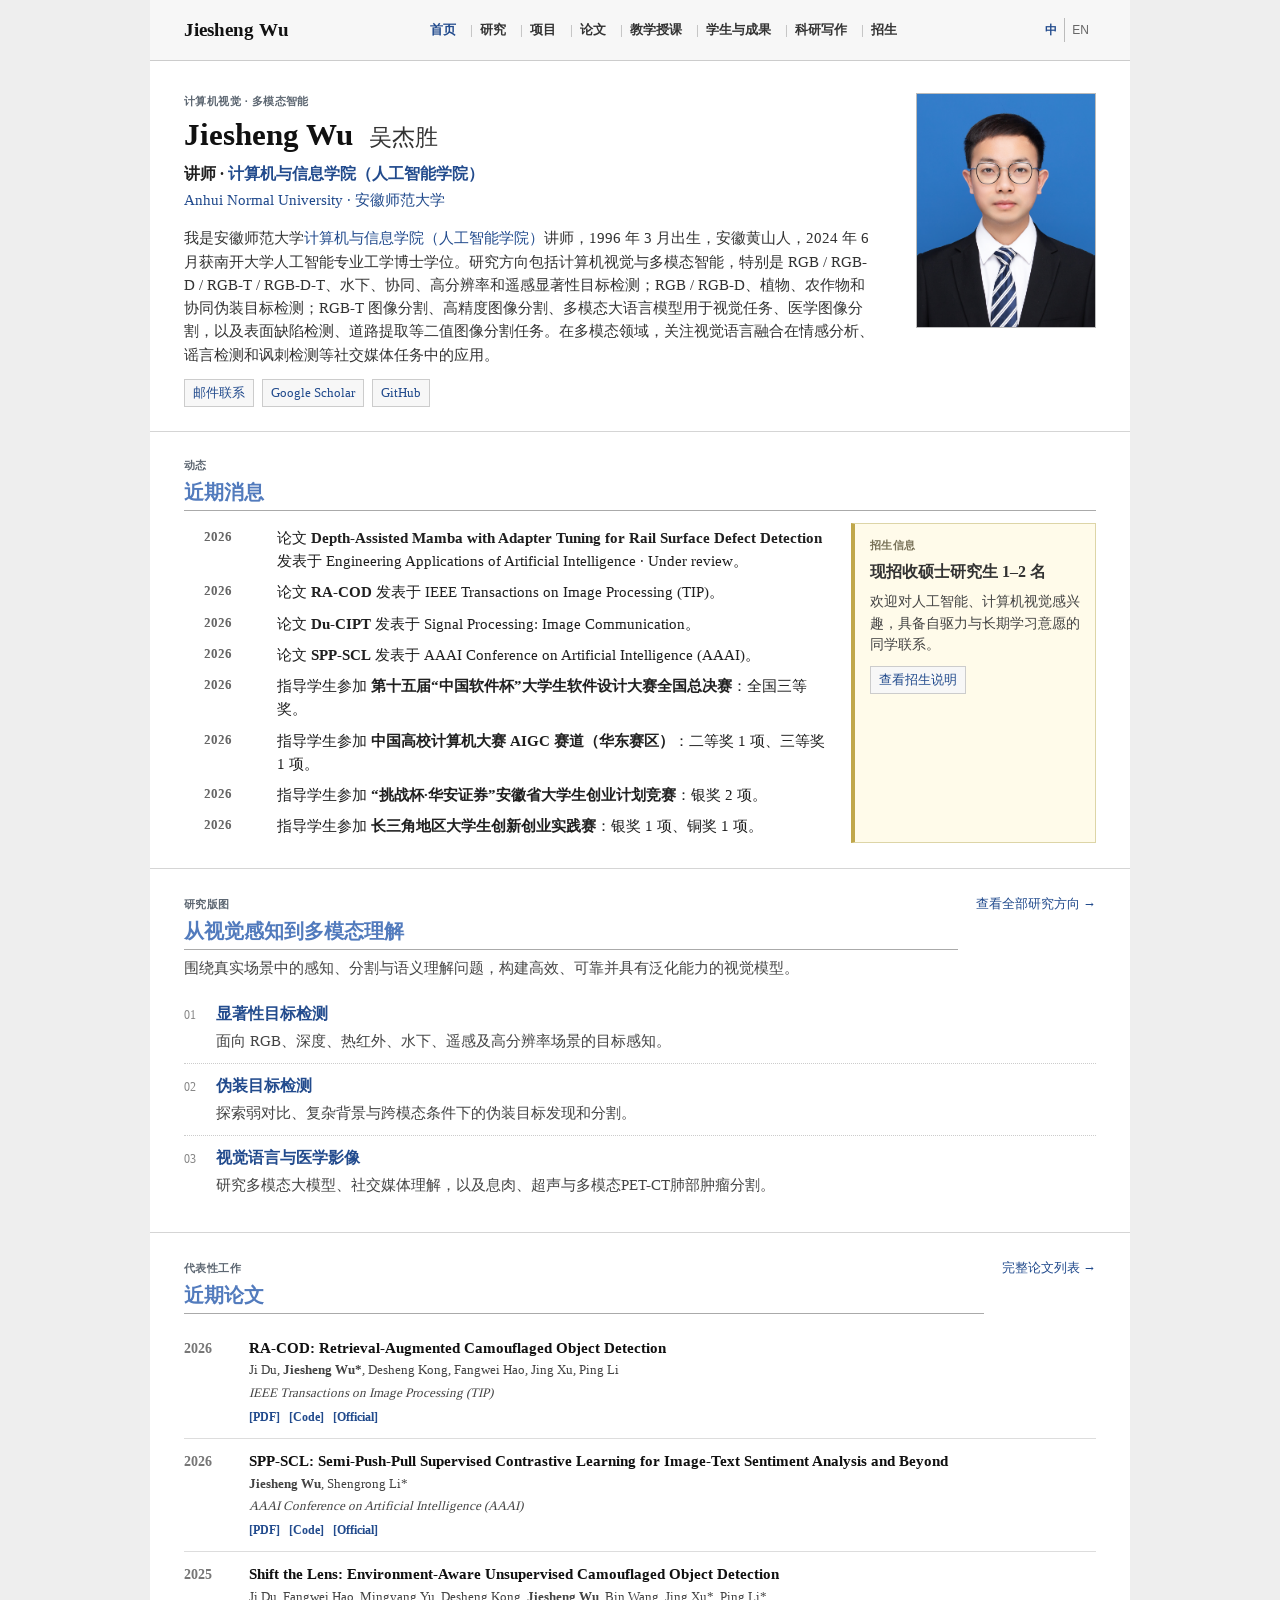
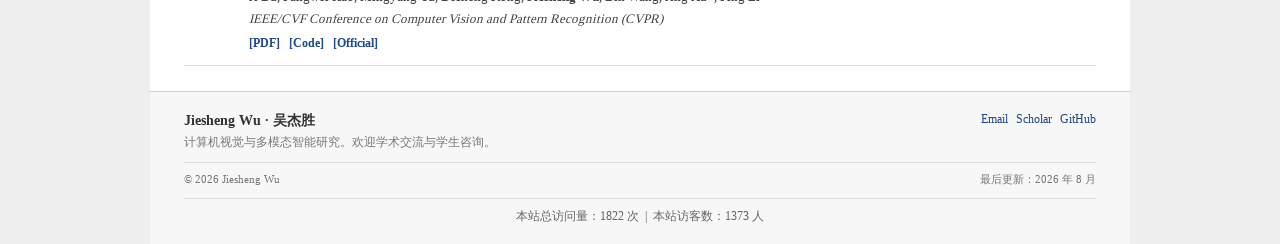
==== commit 09c044f8: "Refine description for medical AI article Updated the English description to specify 'Lung Tumor' in" ====
--- a/index.html
+++ b/index.html
@@ -123,7 +123,7 @@
           <article class="card">
             <span class="card-number">03</span>
             <h3><span data-lang="zh">视觉语言与医学影像</span><span data-lang="en">Vision-Language & Medical AI</span></h3>
-            <p><span data-lang="zh">研究多模态大模型、社交媒体理解，以及息肉、超声与 PET-CT 分割。</span><span data-lang="en">Multimodal foundation models, social-media understanding, and polyp, ultrasound, and PET-CT segmentation.</span></p>
+            <p><span data-lang="zh">研究多模态大模型、社交媒体理解，以及息肉、超声与多模态PET-CT肺部肿瘤分割。</span><span data-lang="en">Multimodal foundation models, social-media understanding, and polyp, ultrasound, and PET-CT Lung Tumor segmentation.</span></p>
           </article>
         </div>
       </div>
--- a/assets/site.css
+++ b/assets/site.css
@@ -854,27 +854,46 @@
   font-weight: 700;
 }
 
-.year-block + .year-block { margin-top: 22px; }
-
+/* 不同年份之间的分隔线 */
+.year-block + .year-block {
+  margin-top: 30px;
+  padding-top: 28px;
+  border-top: 3px solid #9fb3c8;
+}
+
+/* 年份标题 */
 .year-block > h3 {
-  display: block;
-  margin: 0 0 6px;
-  color: #333333;
-  font-size: 18px;
-}
-
-.year-block > h3::after { display: none; }
-
+  display: flex;
+  flex-wrap: wrap;
+  align-items: center;
+  gap: 8px;
+  margin: 0 0 14px;
+  padding: 8px 12px;
+  color: #174a75;
+  background: #eef5fb;
+  border-left: 5px solid #2f6f9f;
+  font-size: 22px;
+  font-weight: 800;
+  line-height: 1.4;
+}
+
+/* 关闭原来的标题装饰线 */
+.year-block > h3::after {
+  display: none;
+}
+
+/* 第一指导老师标签 */
 .year-role {
   display: inline-block;
-  margin-left: 7px;
-  padding: 2px 7px;
-  color: #d9534f;
+  margin-left: 2px;
+  padding: 3px 9px;
+  color: #c0392b;
   background: #fff4f2;
-  border: 1px solid #f1c5c1;
-  border-radius: 3px;
+  border: 1px solid #e5a7a0;
+  border-radius: 4px;
   font-size: 14px;
   font-weight: 700;
+  line-height: 1.4;
 }
 
 .achievement-list {
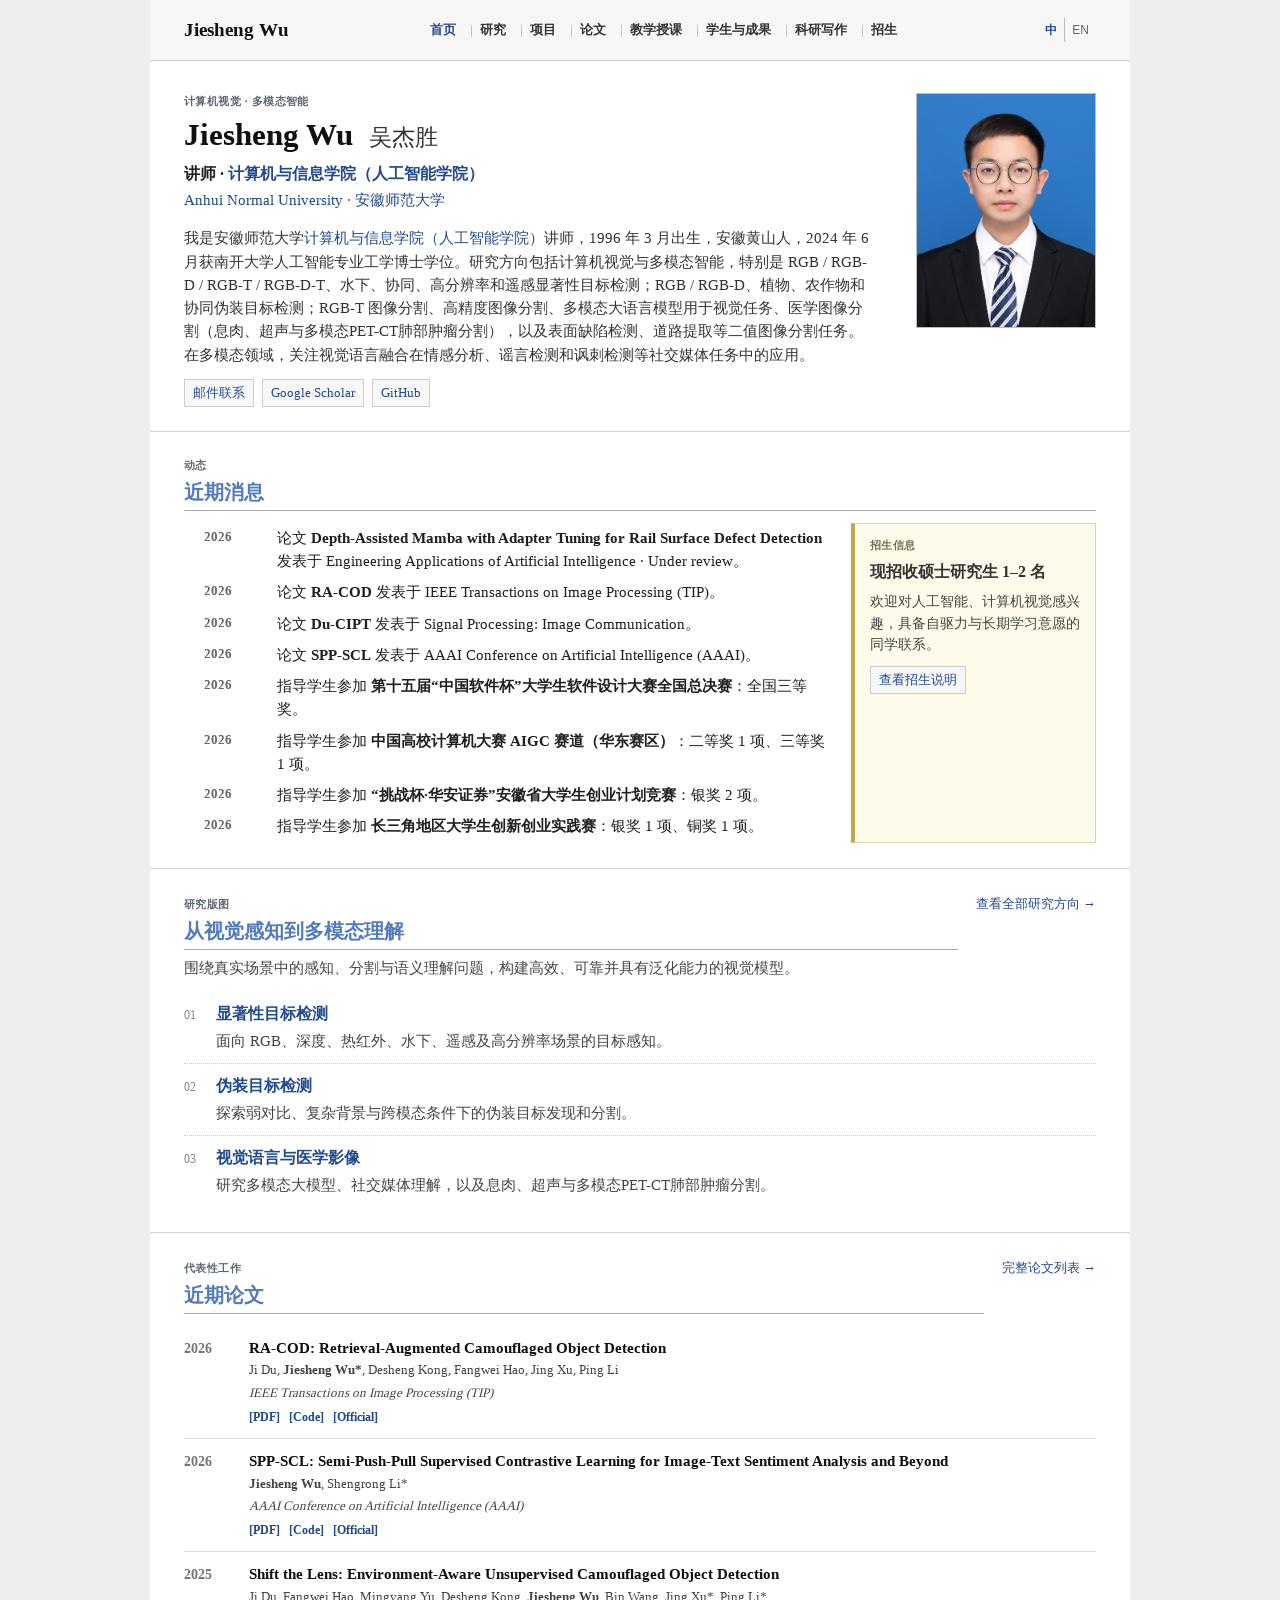
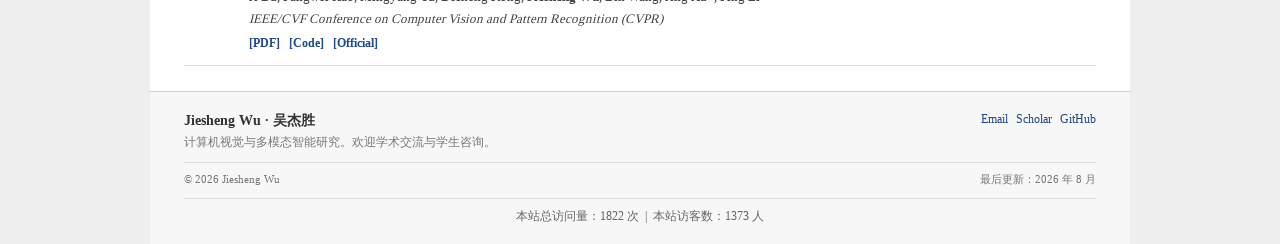
==== commit 0f25ac2e: "Enhance personal description with additional research details Updated the Chinese description to inc" ====
--- a/index.html
+++ b/index.html
@@ -46,7 +46,7 @@
           <p class="hero-role"><span data-lang="zh">讲师 · <a href="https://ci.ahnu.edu.cn/" target="_blank" rel="noopener">计算机与信息学院（人工智能学院）</a></span><span data-lang="en">Lecturer · <a href="https://ci.ahnu.edu.cn/" target="_blank" rel="noopener">School of Computer and Information (School of Artificial Intelligence)</a></span></p>
           <p class="hero-affiliation"><a href="https://www.ahnu.edu.cn/" target="_blank" rel="noopener">Anhui Normal University · 安徽师范大学</a></p>
           <div class="hero-summary">
-            <p data-lang="zh">我是安徽师范大学<a href="https://ci.ahnu.edu.cn/" target="_blank" rel="noopener">计算机与信息学院（人工智能学院）</a>讲师，1996 年 3 月出生，安徽黄山人，2024 年 6 月获南开大学人工智能专业工学博士学位。研究方向包括计算机视觉与多模态智能，特别是 RGB / RGB-D / RGB-T / RGB-D-T、水下、协同、高分辨率和遥感显著性目标检测；RGB / RGB-D、植物、农作物和协同伪装目标检测；RGB-T 图像分割、高精度图像分割、多模态大语言模型用于视觉任务、医学图像分割，以及表面缺陷检测、道路提取等二值图像分割任务。在多模态领域，关注视觉语言融合在情感分析、谣言检测和讽刺检测等社交媒体任务中的应用。</p>
+            <p data-lang="zh">我是安徽师范大学<a href="https://ci.ahnu.edu.cn/" target="_blank" rel="noopener">计算机与信息学院（人工智能学院）</a>讲师，1996 年 3 月出生，安徽黄山人，2024 年 6 月获南开大学人工智能专业工学博士学位。研究方向包括计算机视觉与多模态智能，特别是 RGB / RGB-D / RGB-T / RGB-D-T、水下、协同、高分辨率和遥感显著性目标检测；RGB / RGB-D、植物、农作物和协同伪装目标检测；RGB-T 图像分割、高精度图像分割、多模态大语言模型用于视觉任务、医学图像分割（息肉、超声与多模态PET-CT肺部肿瘤分割），以及表面缺陷检测、道路提取等二值图像分割任务。在多模态领域，关注视觉语言融合在情感分析、谣言检测和讽刺检测等社交媒体任务中的应用。</p>
             <p data-lang="en">I am a lecturer at the <a href="https://ci.ahnu.edu.cn/" target="_blank" rel="noopener">School of Computer and Information (School of Artificial Intelligence)</a>, Anhui Normal University. I was born in Huangshan, Anhui, in March 1996 and received my Ph.D. in Artificial Intelligence from Nankai University in June 2024. My research focuses on computer vision and multimodal intelligence, especially RGB / RGB-D / RGB-T / RGB-D-T, underwater, collaborative, high-resolution, and remote-sensing salient object detection; RGB / RGB-D, plant, crop, and collaborative camouflaged object detection; RGB-T image segmentation; high-precision segmentation; multimodal large language models for visual tasks; medical image segmentation; and binary segmentation tasks such as surface defect detection and road extraction. I also study vision-language fusion for social-media tasks including sentiment analysis, rumor detection, and sarcasm detection.</p>
           </div>
           <div class="hero-actions">
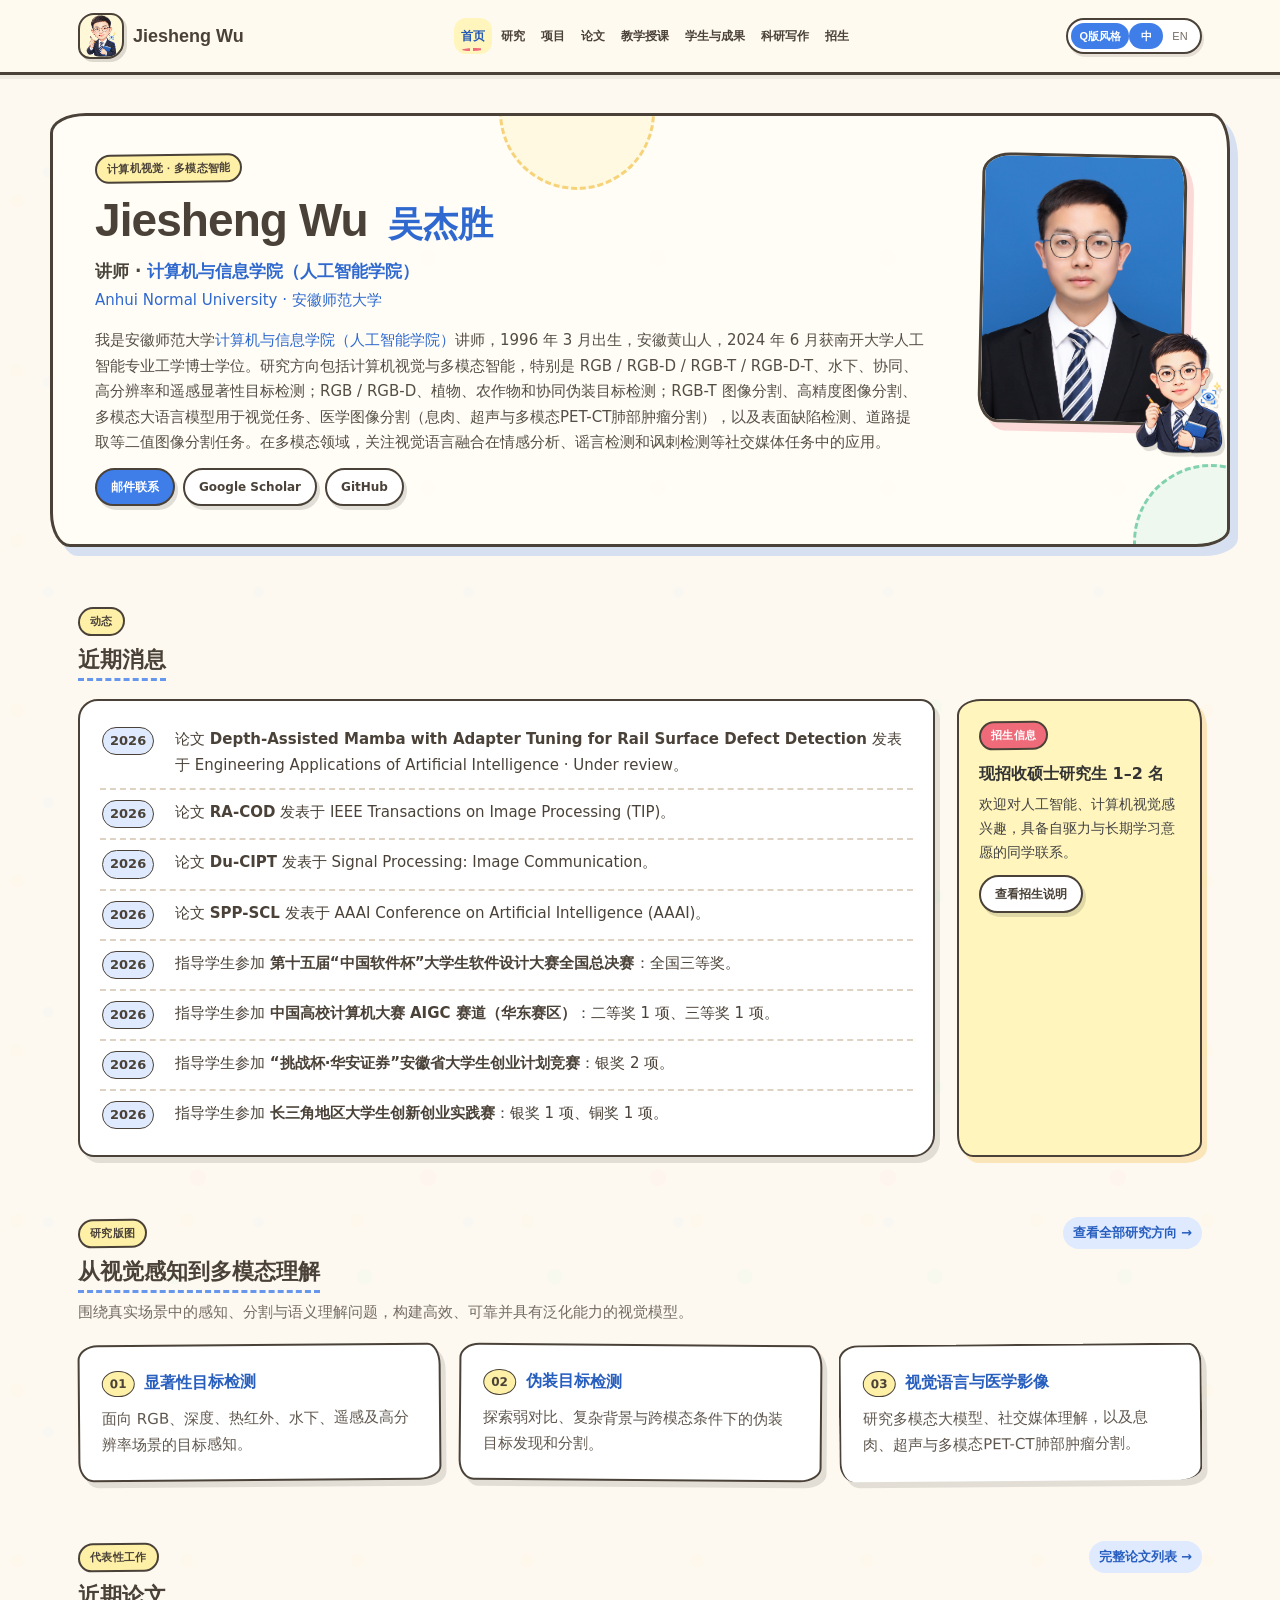
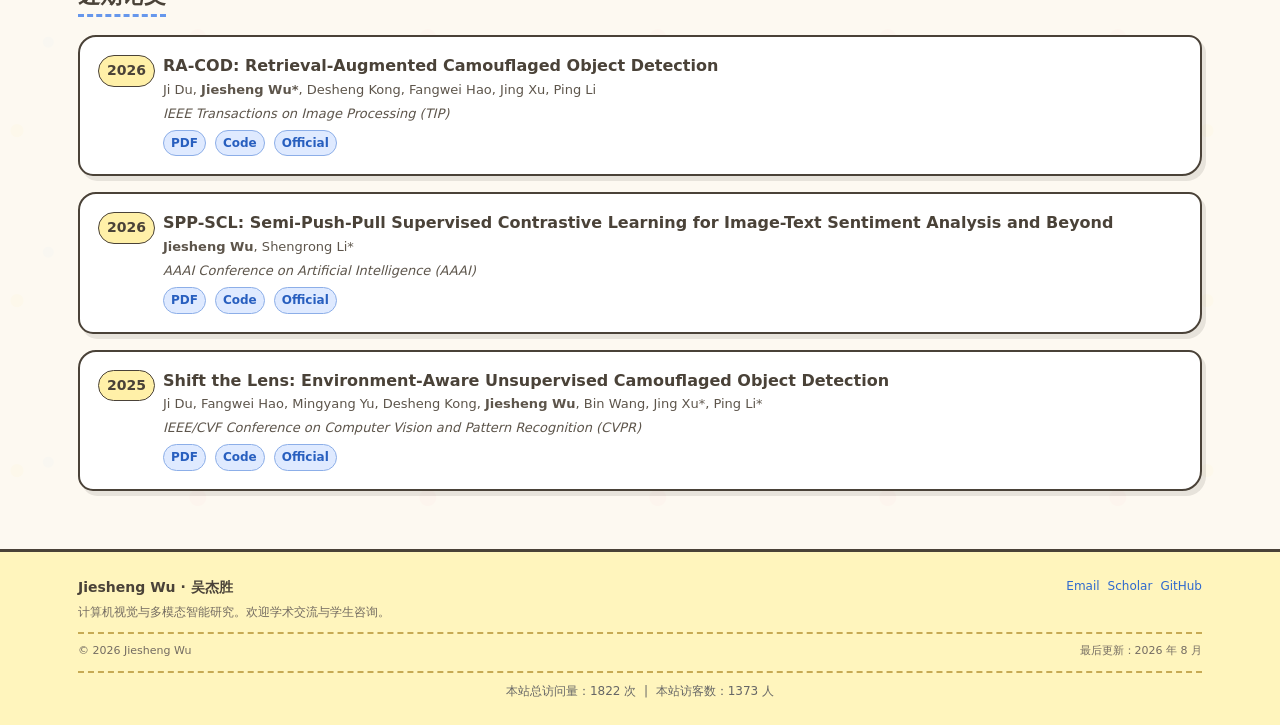
==== commit 70373840: "Add files via upload" ====
--- a/index.html
+++ b/index.html
@@ -7,6 +7,7 @@
   <meta name="theme-color" content="#0b2f53">
   <link rel="icon" href="./images/logo-ahnu.jpeg">
   <link rel="stylesheet" href="./assets/site.css">
+  <link rel="stylesheet" href="./assets/q-theme.css">
   <title>Jiesheng Wu | 吴杰胜</title>
 </head>
 <body class="lang-zh">
--- a/assets/q-theme.css
+++ b/assets/q-theme.css
@@ -0,0 +1,847 @@
+.brand-mascot,
+.hero-mascot { display: none; }
+
+.theme-toggle { white-space: nowrap; }
+
+/* Q-style visual refresh inspired by hand-drawn notebook interfaces. */
+@media screen {
+  :root {
+    --blue: #3f7de8;
+    --blue-light: #6697ec;
+    --ink: #4a4238;
+    --muted: #746c62;
+    --line: #c9bda9;
+    --page: #fffdf7;
+    --canvas: #f5ecd9;
+    --notice: #fff5bd;
+    --pink: #ef6b7a;
+    --yellow: #f2c14e;
+    --green: #4fbf8f;
+    --soft-blue: #dfeaff;
+    --soft-pink: #ffe1e5;
+    --soft-green: #dff4e9;
+    --paper-shadow: 5px 6px 0 rgba(74, 66, 56, 0.15);
+    --max-width: 1180px;
+  }
+
+  html {
+    background-color: var(--canvas);
+    background-image:
+      radial-gradient(circle at 10% 18%, rgba(242, 193, 78, 0.24) 0 6px, transparent 7px),
+      radial-gradient(circle at 86% 12%, rgba(239, 107, 122, 0.17) 0 8px, transparent 9px),
+      radial-gradient(circle at 92% 72%, rgba(79, 191, 143, 0.2) 0 7px, transparent 8px),
+      radial-gradient(circle at 23% 82%, rgba(63, 125, 232, 0.12) 0 5px, transparent 6px);
+    background-size: 170px 170px, 230px 230px, 190px 190px, 210px 210px;
+  }
+
+  body {
+    max-width: none;
+    color: var(--ink);
+    background: rgba(255, 253, 247, 0.82);
+    font-family: "PingFang SC", "Microsoft YaHei", "Segoe UI", system-ui, sans-serif;
+    font-size: 15px;
+    line-height: 1.7;
+  }
+
+  a {
+    color: #2f69cf;
+    text-decoration-thickness: 1.5px;
+    text-underline-offset: 3px;
+  }
+
+  a:hover { color: #d64f61; }
+
+  ::selection {
+    color: var(--ink);
+    background: #ffe58f;
+  }
+
+  .container {
+    max-width: var(--max-width);
+    padding-right: 28px;
+    padding-left: 28px;
+  }
+
+  .site-header {
+    position: sticky;
+    top: 0;
+    z-index: 100;
+    background: rgba(255, 250, 239, 0.93);
+    border-bottom: 3px solid var(--ink);
+    box-shadow: 0 4px 0 rgba(74, 66, 56, 0.08);
+    backdrop-filter: blur(12px);
+  }
+
+  .nav-shell {
+    min-height: 72px;
+    gap: 14px;
+  }
+
+  .brand {
+    display: inline-flex;
+    align-items: center;
+    gap: 9px;
+    color: var(--ink);
+    font-family: "Comic Sans MS", "Segoe UI", "Microsoft YaHei", sans-serif;
+    font-size: 18px;
+  }
+
+  .brand-mascot {
+    width: 46px;
+    height: 46px;
+    display: block;
+    flex: 0 0 auto;
+    object-fit: contain;
+    background: #fff8d8;
+    border: 2px solid var(--ink);
+    border-radius: 16px 13px 17px 12px;
+    box-shadow: 3px 3px 0 rgba(74, 66, 56, 0.18);
+    animation: mascot-bob 3.4s ease-in-out infinite;
+  }
+
+  .site-nav { gap: 2px; }
+
+  .site-nav a {
+    position: relative;
+    padding: 8px 7px;
+    color: var(--ink);
+    border-radius: 12px;
+    font-size: 12px;
+    transition: color 0.16s ease, background 0.16s ease, transform 0.16s ease;
+  }
+
+  .site-nav a + a::before { display: none; }
+
+  .site-nav a:hover {
+    color: #285fbf;
+    background: var(--soft-blue);
+    text-decoration: none;
+    transform: translateY(-1px) rotate(-1deg);
+  }
+
+  .site-nav a[aria-current="page"] {
+    color: #2459b6;
+    background: #fff5bd;
+  }
+
+  .site-nav a[aria-current="page"]::after {
+    position: absolute;
+    right: 8px;
+    bottom: 3px;
+    left: 8px;
+    height: 3px;
+    background: repeating-linear-gradient(90deg, var(--pink) 0 8px, transparent 8px 11px);
+    border-radius: 50%;
+    content: "";
+    transform: rotate(-1.5deg);
+  }
+
+  .language-switch {
+    padding: 3px;
+    background: white;
+    border: 2px solid var(--ink);
+    border-radius: 999px;
+    box-shadow: 2px 3px 0 rgba(74, 66, 56, 0.14);
+  }
+
+  .language-switch button {
+    min-width: 34px;
+    padding: 4px 8px;
+    color: var(--muted);
+    border: 0;
+    border-radius: 999px;
+    font-size: 11px;
+  }
+
+  .language-switch button + button { border-left: 0; }
+
+  .language-switch button.is-active {
+    color: white;
+    background: var(--blue);
+  }
+
+  .hero {
+    position: relative;
+    padding: 38px 0 30px;
+    border-bottom: 0;
+  }
+
+  .hero-grid {
+    position: relative;
+    grid-template-columns: minmax(0, 1fr) 220px;
+    gap: 40px;
+    padding: 38px 42px;
+    overflow: hidden;
+    background: rgba(255, 253, 247, 0.95);
+    border: 3px solid var(--ink);
+    border-radius: 36px 18px 34px 20px / 20px 36px 18px 34px;
+    box-shadow: 8px 9px 0 rgba(63, 125, 232, 0.2);
+  }
+
+  .hero-grid::before,
+  .hero-grid::after,
+  .page-hero .container::before,
+  .page-hero .container::after {
+    position: absolute;
+    z-index: 0;
+    width: 150px;
+    height: 150px;
+    border: 3px dashed rgba(242, 193, 78, 0.7);
+    border-radius: 50%;
+    content: "";
+    pointer-events: none;
+  }
+
+  .hero-grid::before {
+    top: -82px;
+    left: 38%;
+    background: rgba(255, 238, 170, 0.27);
+  }
+
+  .hero-grid::after {
+    right: -62px;
+    bottom: -76px;
+    border-color: rgba(79, 191, 143, 0.68);
+    background: rgba(201, 240, 222, 0.32);
+  }
+
+  .hero-grid > * { position: relative; z-index: 1; }
+
+  .eyebrow,
+  .mini-label {
+    width: fit-content;
+    margin-bottom: 10px;
+    padding: 3px 10px;
+    color: var(--ink);
+    background: #fff0a8;
+    border: 2px solid var(--ink);
+    border-radius: 999px 920px 999px 900px;
+    font-family: "PingFang SC", "Microsoft YaHei", sans-serif;
+    font-size: 11px;
+    letter-spacing: 0.03em;
+    text-transform: none;
+    transform: rotate(-0.7deg);
+  }
+
+  .hero h1,
+  .page-hero h1 {
+    color: var(--ink);
+    font-family: "Comic Sans MS", "PingFang SC", "Microsoft YaHei", sans-serif;
+    font-weight: 800;
+    letter-spacing: -0.02em;
+  }
+
+  .hero h1 { font-size: clamp(32px, 4vw, 46px); }
+
+  .hero h1 .cn-name {
+    color: #2f69cf;
+    font-weight: 800;
+  }
+
+  .hero-role { color: #4b443b; font-size: 17px; }
+
+  .hero-summary,
+  .hero-summary p { color: #554e45; }
+
+  .button,
+  .filter-row button {
+    padding: 7px 14px;
+    color: var(--ink);
+    background: white;
+    border: 2px solid var(--ink);
+    border-radius: 999px 940px 999px 930px;
+    box-shadow: 3px 4px 0 rgba(74, 66, 56, 0.17);
+    font-size: 12px;
+    font-weight: 800;
+    transition: transform 0.16s ease, box-shadow 0.16s ease, background 0.16s ease;
+  }
+
+  .button:hover,
+  .filter-row button:hover,
+  .filter-row button.is-active {
+    color: var(--ink);
+    background: #fff0a8;
+    border-color: var(--ink);
+    box-shadow: 1px 2px 0 rgba(74, 66, 56, 0.18);
+    text-decoration: none;
+    transform: translate(2px, 2px);
+  }
+
+  .button-primary {
+    color: white;
+    background: var(--blue);
+  }
+
+  .button-primary:hover { color: var(--ink); background: #a9c6ff; }
+
+  .portrait-wrap { width: 205px; }
+
+  .portrait {
+    width: 205px;
+    height: 270px;
+    border: 3px solid var(--ink);
+    border-radius: 28px 16px 30px 20px / 20px 32px 18px 28px;
+    box-shadow: 7px 8px 0 rgba(239, 107, 122, 0.25);
+    transform: rotate(1.2deg);
+  }
+
+  .hero-mascot {
+    position: absolute;
+    right: -54px;
+    bottom: -30px;
+    z-index: 3;
+    width: 122px;
+    height: auto;
+    display: block;
+    filter: drop-shadow(3px 4px 0 rgba(74, 66, 56, 0.17));
+    pointer-events: none;
+    animation: mascot-bob 3.4s ease-in-out infinite;
+  }
+
+  .section,
+  .section-compact,
+  .page-main { padding: 30px 0; }
+
+  .section + .section,
+  .content-section + .content-section { border-top: 0; }
+
+  .section-white,
+  .section-dark { background: transparent; }
+
+  .section-heading { margin-bottom: 18px; }
+
+  .section-heading h2,
+  .content-section h2,
+  .section-dark .section-heading h2 {
+    width: fit-content;
+    padding-bottom: 5px;
+    color: var(--ink);
+    border-bottom: 3px dashed var(--blue-light);
+    font-size: 22px;
+  }
+
+  .section-lead { color: var(--muted); }
+
+  .text-link {
+    padding: 5px 10px;
+    color: #285fbf;
+    background: var(--soft-blue);
+    border-radius: 999px;
+    font-weight: 700;
+  }
+
+  .card-grid {
+    display: grid;
+    grid-template-columns: repeat(3, minmax(0, 1fr));
+    gap: 18px;
+  }
+
+  .card {
+    padding: 22px;
+    background: white;
+    border: 2px solid var(--ink);
+    border-radius: 20px 13px 22px 15px / 15px 22px 14px 20px;
+    box-shadow: var(--paper-shadow);
+    transition: transform 0.18s ease, box-shadow 0.18s ease;
+  }
+
+  .card:nth-child(odd) { transform: rotate(-0.45deg); }
+  .card:nth-child(even) { transform: rotate(0.45deg); }
+
+  .card:hover {
+    box-shadow: 3px 4px 0 rgba(74, 66, 56, 0.17);
+    transform: translateY(-3px) rotate(0);
+  }
+
+  .card-number {
+    width: auto;
+    margin-right: 5px;
+    padding: 2px 7px;
+    color: var(--ink);
+    background: #fff0a8;
+    border: 1.5px solid var(--ink);
+    border-radius: 50%;
+    font-weight: 800;
+  }
+
+  .card h3 { color: #285fbf; }
+  .card p { margin: 10px 0 0; color: #5f574e; }
+
+  .news-layout { gap: 22px; }
+
+  .timeline {
+    padding: 16px 20px;
+    background: white;
+    border: 2px solid var(--ink);
+    border-radius: 20px 14px 22px 16px;
+    box-shadow: var(--paper-shadow);
+    list-style: none;
+  }
+
+  .timeline li {
+    padding: 10px 2px;
+    border-bottom: 2px dashed #ded3c3;
+  }
+
+  .timeline li:last-child { border-bottom: 0; }
+
+  .timeline time {
+    width: fit-content;
+    height: fit-content;
+    padding: 2px 7px;
+    color: var(--ink);
+    background: var(--soft-blue);
+    border: 1.5px solid var(--ink);
+    border-radius: 999px;
+  }
+
+  .opening-card,
+  .recruit-hero-card {
+    padding: 20px;
+    background: #fff5bd;
+    border: 2px solid var(--ink);
+    border-radius: 24px 14px 22px 16px / 16px 23px 15px 22px;
+    box-shadow: 5px 6px 0 rgba(242, 193, 78, 0.35);
+  }
+
+  .opening-card .mini-label,
+  .recruit-hero-card .mini-label {
+    color: white;
+    background: var(--pink);
+  }
+
+  .paper-list,
+  .publication-list { display: grid; gap: 16px; }
+
+  .paper-card,
+  .section-white .paper-card,
+  .publication-list .paper-card {
+    padding: 18px;
+    background: white;
+    border: 2px solid var(--ink);
+    border-radius: 18px 13px 20px 15px;
+    box-shadow: 4px 5px 0 rgba(74, 66, 56, 0.12);
+    transition: transform 0.18s ease, box-shadow 0.18s ease;
+  }
+
+  .paper-card:hover {
+    box-shadow: 2px 3px 0 rgba(74, 66, 56, 0.15);
+    transform: translateY(-2px);
+  }
+
+  .paper-year,
+  .section-white .paper-year,
+  .publication-list .paper-year {
+    width: fit-content;
+    height: fit-content;
+    padding: 3px 8px;
+    color: var(--ink);
+    background: #fff0a8;
+    border: 1.5px solid var(--ink);
+    border-radius: 999px;
+  }
+
+  .paper-title,
+  .section-white .paper-title,
+  .publication-list .paper-title { color: var(--ink); font-size: 16px; }
+
+  .paper-authors,
+  .paper-venue,
+  .section-white .paper-authors,
+  .section-white .paper-venue,
+  .publication-list .paper-authors,
+  .publication-list .paper-venue { color: #5d554b; }
+
+  .paper-rank {
+    width: fit-content;
+    padding: 2px 8px;
+    color: #b63f50;
+    background: var(--soft-pink);
+    border: 1.5px solid #b63f50;
+    border-radius: 999px;
+  }
+
+  .paper-links a,
+  .paper-links span,
+  .section-white .paper-links a,
+  .publication-list .paper-links a,
+  .section-white .paper-links span,
+  .publication-list .paper-links span {
+    padding: 2px 7px;
+    color: #285fbf;
+    background: var(--soft-blue);
+    border: 1px solid #8caee8;
+    border-radius: 999px;
+  }
+
+  .paper-links a::before,
+  .paper-links span::before,
+  .paper-links a::after,
+  .paper-links span::after { content: none; }
+
+  .paper-visual {
+    border: 2px solid var(--ink);
+    border-radius: 14px 10px 16px 11px;
+    box-shadow: 3px 3px 0 rgba(74, 66, 56, 0.13);
+  }
+
+  .page-hero {
+    position: relative;
+    padding: 30px 0 8px;
+    background: transparent;
+    border-bottom: 0;
+  }
+
+  .page-hero .container {
+    position: relative;
+    padding: 28px 34px;
+    overflow: hidden;
+    background: #fffdf7;
+    border: 3px solid var(--ink);
+    border-radius: 30px 18px 28px 16px / 18px 28px 17px 30px;
+    box-shadow: 7px 8px 0 rgba(63, 125, 232, 0.16);
+  }
+
+  .page-hero .container::before {
+    top: -92px;
+    right: 19%;
+    background: rgba(255, 225, 229, 0.4);
+    border-color: rgba(239, 107, 122, 0.62);
+  }
+
+  .page-hero .container::after {
+    right: -74px;
+    bottom: -96px;
+    background: rgba(223, 244, 233, 0.5);
+    border-color: rgba(79, 191, 143, 0.62);
+  }
+
+  .page-hero .container > * { position: relative; z-index: 1; }
+  .page-hero .eyebrow { color: var(--ink); }
+  .page-hero h1 { font-size: 31px; }
+  .page-hero p { color: #5b534a; }
+
+  .content-section {
+    padding: 24px;
+    background: rgba(255, 253, 247, 0.96);
+    border: 2px solid var(--ink);
+    border-radius: 20px 14px 22px 16px;
+    box-shadow: var(--paper-shadow);
+  }
+
+  .content-section + .content-section {
+    margin-top: 22px;
+    padding-top: 24px;
+    border-top: 2px solid var(--ink);
+  }
+
+  .content-section h3,
+  .track-card h3,
+  .student-card h3 { color: #285fbf; }
+
+  .side-nav {
+    top: 92px;
+    padding: 14px;
+    background: #fff5bd;
+    border: 2px solid var(--ink);
+    border-radius: 18px 12px 20px 14px;
+    box-shadow: 4px 5px 0 rgba(74, 66, 56, 0.14);
+  }
+
+  .side-nav a {
+    padding: 5px 8px;
+    color: var(--ink);
+    border-radius: 9px;
+    font-weight: 700;
+  }
+
+  .side-nav a:hover { background: rgba(255, 255, 255, 0.66); text-decoration: none; }
+
+  .topic-list li,
+  .check-list li {
+    margin: 7px 0;
+    padding: 9px 12px;
+    color: var(--ink);
+    background: var(--soft-green);
+    border: 1.5px dashed #629b7e;
+    border-radius: 12px;
+  }
+
+  .stats-strip {
+    gap: 8px;
+    padding: 8px;
+    background: #fff5bd;
+    border: 2px solid var(--ink);
+    border-radius: 18px;
+    box-shadow: var(--paper-shadow);
+  }
+
+  .stat {
+    padding: 10px 13px;
+    background: white;
+    border: 1.5px solid var(--ink);
+    border-radius: 12px;
+  }
+
+  .stat:last-child { border-right: 1.5px solid var(--ink); }
+  .stat strong { color: var(--ink); }
+
+  .publication-note,
+  .publication-priority,
+  .quote-card {
+    padding: 12px 15px;
+    color: var(--ink);
+    background: #fff5bd;
+    border: 2px dashed #a98924;
+    border-left: 5px solid var(--yellow);
+    border-radius: 12px;
+  }
+
+  .project-list,
+  .funding-list { display: grid; gap: 16px; }
+
+  .project-item,
+  .funding-item {
+    padding: 18px;
+    background: white;
+    border: 2px solid var(--ink);
+    border-radius: 18px 13px 20px 14px;
+    box-shadow: 4px 5px 0 rgba(74, 66, 56, 0.12);
+  }
+
+  .project-thumb {
+    border: 2px solid var(--ink);
+    border-radius: 12px;
+  }
+
+  .project-item h2,
+  .funding-item h3 { color: var(--ink); }
+
+  .funding-role,
+  .project-meta {
+    width: fit-content;
+    padding: 3px 8px;
+    color: var(--ink);
+    background: var(--soft-blue);
+    border: 1px solid #8caee8;
+    border-radius: 999px;
+  }
+
+  .course-list { gap: 12px; }
+
+  .course-list li {
+    padding: 12px 14px;
+    background: white;
+    border: 2px solid var(--ink);
+    border-radius: 14px;
+    box-shadow: 3px 4px 0 rgba(74, 66, 56, 0.11);
+  }
+
+  .student-groups,
+  .track-grid,
+  .process-grid { display: grid; gap: 14px; }
+
+  .student-card,
+  .track-card,
+  .process-step {
+    padding: 17px;
+    background: white;
+    border: 2px solid var(--ink);
+    border-radius: 18px 12px 20px 14px;
+    box-shadow: 4px 5px 0 rgba(74, 66, 56, 0.11);
+  }
+
+  .student-status > h3 {
+    width: fit-content;
+    padding: 5px 12px;
+    color: var(--ink);
+    background: var(--soft-blue);
+    border: 2px solid var(--ink);
+    border-radius: 999px;
+  }
+
+  .year-block {
+    padding-top: 14px;
+    border-top: 4px dashed #ab9d89;
+  }
+
+  .year-block:first-child { padding-top: 0; border-top: 0; }
+
+  .year-block + .year-block {
+    margin-top: 30px;
+    padding-top: 26px;
+  }
+
+  .year-block > h3 {
+    width: fit-content;
+    padding: 6px 13px;
+    color: white;
+    background: var(--blue);
+    border: 2px solid var(--ink);
+    border-radius: 999px 920px 999px 900px;
+    box-shadow: 3px 4px 0 rgba(74, 66, 56, 0.16);
+  }
+
+  .year-role {
+    margin-left: 9px;
+    padding: 4px 10px;
+    color: white;
+    background: var(--pink);
+    border: 2px solid var(--ink);
+    border-radius: 999px;
+    box-shadow: 2px 3px 0 rgba(74, 66, 56, 0.14);
+    font-size: 14px;
+  }
+
+  .achievement-list { display: grid; gap: 14px; }
+
+  .achievement-list li,
+  .has-certificate,
+  .achievement-list li.has-certificate {
+    padding: 15px !important;
+    background: white;
+    border: 2px solid var(--ink);
+    border-radius: 18px 12px 20px 14px;
+    box-shadow: 4px 5px 0 rgba(74, 66, 56, 0.11);
+  }
+
+  .achievement-media a,
+  .achievement-certificate-placeholder {
+    border: 2px solid var(--ink);
+    border-radius: 11px;
+  }
+
+  .achievement-certificate-placeholder {
+    color: var(--muted);
+    background: repeating-linear-gradient(135deg, #fffdf7 0 12px, #f4ecdc 12px 24px);
+    border-style: dashed;
+  }
+
+  .student-congrats {
+    width: fit-content;
+    padding: 2px 8px;
+    color: #c73e52;
+    background: var(--soft-pink);
+    border-radius: 999px;
+  }
+
+  .certificate-showcase {
+    padding: 18px;
+    background: white;
+    border: 2px solid var(--ink);
+    border-radius: 18px;
+  }
+
+  .certificate-card__image,
+  .certificate-card__blank {
+    border: 2px solid var(--ink);
+    border-radius: 14px;
+    box-shadow: 3px 4px 0 rgba(74, 66, 56, 0.1);
+  }
+
+  .process-step b {
+    width: 30px;
+    height: 30px;
+    display: grid;
+    place-items: center;
+    color: white;
+    background: var(--pink);
+    border: 1.5px solid var(--ink);
+    border-radius: 50%;
+  }
+
+  .site-footer {
+    margin-top: 28px;
+    padding: 24px 0;
+    color: var(--muted);
+    background: #fff5bd;
+    border-top: 3px solid var(--ink);
+  }
+
+  .footer-name { color: var(--ink); }
+  .footer-copy { color: var(--muted); }
+
+  .footer-bottom,
+  .site-counts { border-top: 2px dashed #c7aa54; }
+
+  .menu-toggle {
+    color: var(--ink);
+    background: white;
+    border: 2px solid var(--ink);
+    border-radius: 10px;
+    box-shadow: 2px 3px 0 rgba(74, 66, 56, 0.15);
+  }
+
+  @keyframes mascot-bob {
+    0%, 100% { transform: translateY(0) rotate(-1deg); }
+    50% { transform: translateY(-4px) rotate(1deg); }
+  }
+}
+
+@media screen and (max-width: 980px) {
+  .site-nav a { padding-right: 5px; padding-left: 5px; font-size: 11px; }
+  .brand-text { display: none; }
+}
+
+@media screen and (max-width: 760px) {
+  .container { padding-right: 18px; padding-left: 18px; }
+
+  .nav-shell { padding-top: 8px; padding-bottom: 8px; }
+  .brand-text { display: inline; }
+
+  .site-nav {
+    padding: 12px;
+    background: white;
+    border: 2px solid var(--ink);
+    border-radius: 14px;
+    box-shadow: 4px 5px 0 rgba(74, 66, 56, 0.13);
+  }
+
+  .site-nav a { padding: 7px 9px; font-size: 12px; }
+
+  .hero-grid {
+    grid-template-columns: minmax(0, 1fr) 150px;
+    gap: 24px;
+    padding: 28px 24px;
+  }
+
+  .portrait-wrap,
+  .portrait { width: 145px; }
+  .portrait { height: 194px; }
+  .hero-mascot { right: -24px; bottom: -22px; width: 88px; }
+  .card-grid { grid-template-columns: 1fr; }
+
+  .content-section,
+  .page-hero .container { padding: 22px; }
+
+  .stats-strip { gap: 6px; }
+  .stat { border: 1.5px solid var(--ink); }
+}
+
+@media screen and (max-width: 480px) {
+  .hero-grid { padding: 24px 20px; }
+
+  .portrait-wrap {
+    margin: 5px 0 18px 18px;
+  }
+
+  .hero h1 { font-size: 31px; }
+  .hero-mascot { right: -18px; bottom: -20px; width: 78px; }
+
+  .publication-list .paper-visual,
+  .achievement-media,
+  .project-thumb { width: 100%; }
+
+  .page-hero { padding-top: 20px; }
+  .page-hero h1 { font-size: 27px; }
+}
+
+@media (prefers-reduced-motion: reduce) {
+  *, *::before, *::after {
+    scroll-behavior: auto !important;
+    animation-duration: 0.01ms !important;
+    animation-iteration-count: 1 !important;
+    transition-duration: 0.01ms !important;
+  }
+}
+
